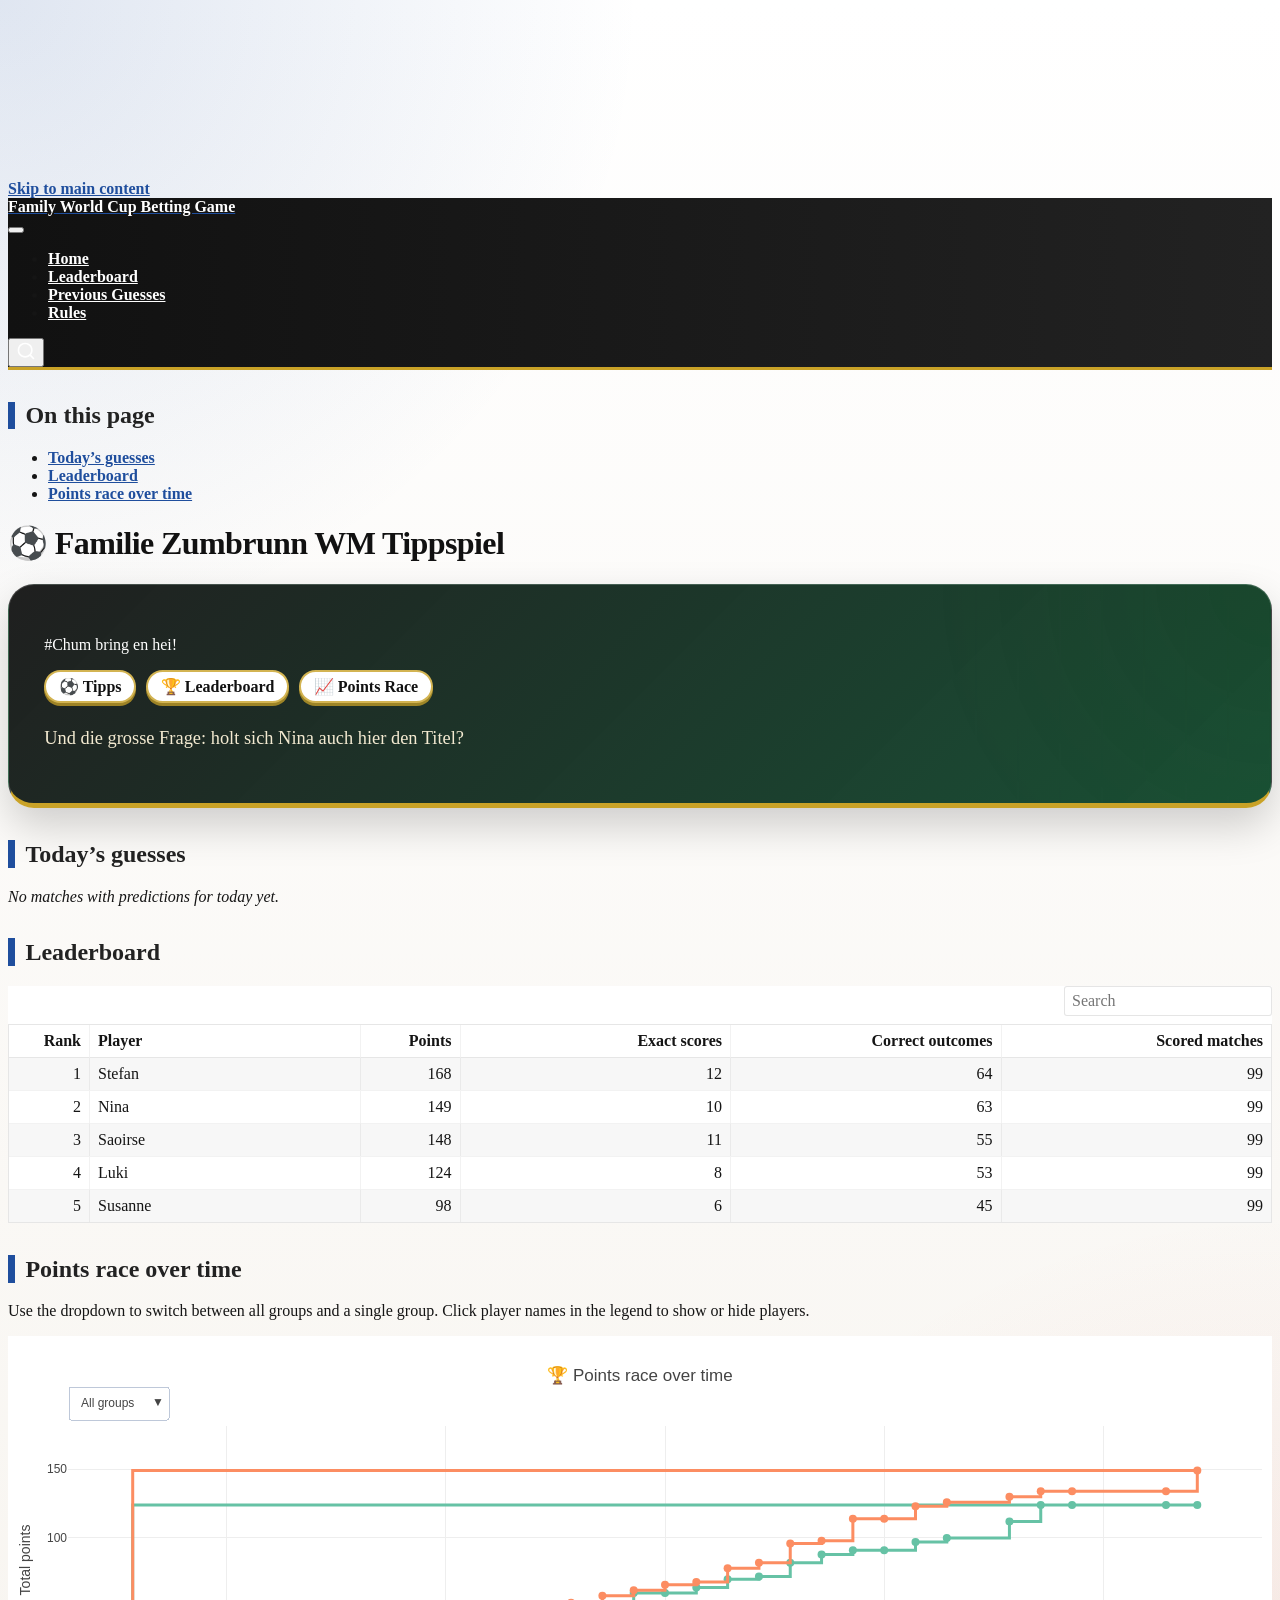
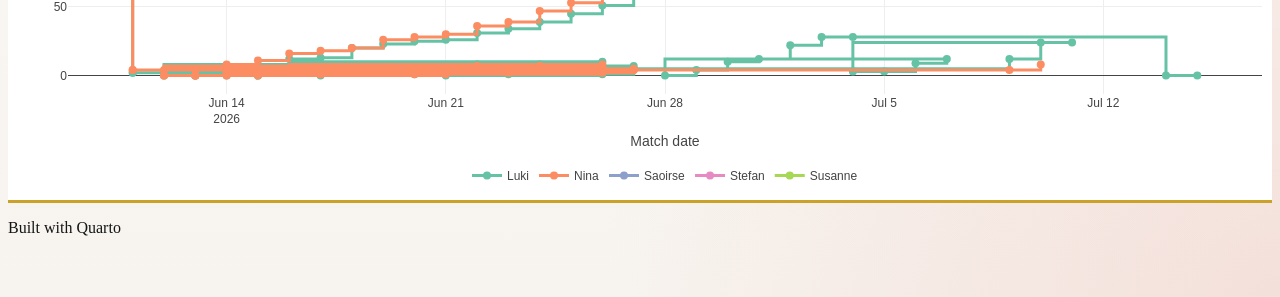
==== docs/index.html @ 7f310f4c "Render site" ====
<!DOCTYPE html>
<html xmlns="http://www.w3.org/1999/xhtml" lang="en" xml:lang="en"><head>

<meta charset="utf-8">
<meta name="generator" content="quarto-1.11.9">

<meta name="viewport" content="width=device-width, initial-scale=1.0, user-scalable=yes">


<title>Familie Zumbrunn WM Tippspiel – Family World Cup Betting Game</title>
<style>
/* Default styles provided by pandoc.
** See https://pandoc.org/MANUAL.html#variables-for-html for config info.
*/
span.smallcaps{font-variant: small-caps;}
div.columns{display: flex; gap: 1.5em;}
div.column{flex: auto;}
@media screen {
div.columns{gap: min(4vw, 1.5em);}
div.column{overflow-x: auto;}
}
div.hanging-indent{margin-left: 1.5em; text-indent: -1.5em;}
ul.task-list{list-style: none;}
ul.task-list li input[type="checkbox"] {
  width: 0.8em;
  margin: 0 0.8em 0.2em -1em; /* quarto-specific, see https://github.com/quarto-dev/quarto-cli/issues/4556 */ 
  vertical-align: middle;
}
</style>


<script src="site_libs/quarto-nav/quarto-nav.js"></script>
<script src="site_libs/quarto-nav/headroom.min.js"></script>
<script src="site_libs/clipboard/clipboard.min.js"></script>
<script src="site_libs/quarto-search/autocomplete.umd.js"></script>
<script src="site_libs/quarto-search/fuse.min.js"></script>
<script src="site_libs/quarto-search/quarto-search.js"></script>
<meta name="quarto:offset" content="./">
<script src="site_libs/quarto-html/quarto.js" type="module"></script>
<script src="site_libs/quarto-html/tabsets/tabsets.js" type="module"></script>
<script src="site_libs/quarto-html/scrollable-regions/scrollable-regions.js" type="module"></script>
<script src="site_libs/quarto-html/popper.min.js"></script>
<script src="site_libs/quarto-html/tippy.umd.min.js"></script>
<script src="site_libs/quarto-html/anchor.min.js"></script>
<link href="site_libs/quarto-html/tippy.css" rel="stylesheet">
<link href="site_libs/quarto-html/quarto-syntax-highlighting-63b5708e65d6cd79cd7618c58d0c21e7.css" rel="stylesheet" id="quarto-text-highlighting-styles">
<script src="site_libs/bootstrap/bootstrap.min.js"></script>
<link href="site_libs/bootstrap/bootstrap-icons.css" rel="stylesheet">
<link href="site_libs/bootstrap/bootstrap-f35a81a4717690815b2013502477d714.min.css" rel="stylesheet" append-hash="true" id="quarto-bootstrap" data-mode="light">
<script id="quarto-search-options" type="application/json">{
  "location": "navbar",
  "copy-button": false,
  "collapse-after": 3,
  "panel-placement": "end",
  "type": "overlay",
  "limit": 50,
  "keyboard-shortcut": [
    "f",
    "/",
    "s"
  ],
  "show-item-context": false,
  "language": {
    "search-no-results-text": "No results",
    "search-matching-documents-text": "matching documents",
    "search-copy-link-title": "Copy link to search",
    "search-hide-matches-text": "Hide additional matches",
    "search-more-match-text": "more match in this document",
    "search-more-matches-text": "more matches in this document",
    "search-clear-button-title": "Clear",
    "search-text-placeholder": "",
    "search-detached-cancel-button-title": "Cancel",
    "search-submit-button-title": "Submit",
    "search-label": "Search"
  }
}</script>
<script src="site_libs/core-js-2.5.3/shim.min.js"></script>
<script src="site_libs/react-18.2.0/react.min.js"></script>
<script src="site_libs/react-18.2.0/react-dom.min.js"></script>
<script src="site_libs/reactwidget-2.0.0/react-tools.js"></script>
<link href="site_libs/htmltools-fill-0.5.9/fill.css" rel="stylesheet">
<script src="site_libs/htmlwidgets-1.6.4/htmlwidgets.js"></script>
<link href="site_libs/reactable-0.4.5/reactable.css" rel="stylesheet">
<script src="site_libs/reactable-binding-0.4.5/reactable.js"></script>
<script src="site_libs/plotly-binding-4.12.1/plotly.js"></script>
<script src="site_libs/typedarray-0.1/typedarray.min.js"></script>
<script src="site_libs/jquery-3.5.1/jquery.min.js"></script>
<link href="site_libs/crosstalk-1.2.2/css/crosstalk.min.css" rel="stylesheet">
<script src="site_libs/crosstalk-1.2.2/js/crosstalk.min.js"></script>
<link href="site_libs/plotly-htmlwidgets-css-2.25.2/plotly-htmlwidgets.css" rel="stylesheet">
<script src="site_libs/plotly-main-2.25.2/plotly-latest.min.js"></script>


<link rel="stylesheet" href="styles.css">
</head>

<body class="nav-fixed quarto-light"><a id="quarto-skip-link" class="visually-hidden-focusable" href="#quarto-document-content">Skip to main content</a>

<div id="quarto-search-results"></div>
  <header id="quarto-header" class="headroom fixed-top">
    <nav class="navbar navbar-expand-lg " data-bs-theme="dark" aria-label="Site">
      <div class="navbar-container container-fluid">
      <div class="navbar-brand-container mx-auto">
    <a class="navbar-brand" href="./index.html">
    <span class="navbar-title">Family World Cup Betting Game</span>
    </a>
  </div>
          <button class="navbar-toggler" type="button" data-bs-toggle="collapse" data-bs-target="#navbarCollapse" aria-controls="navbarCollapse" aria-expanded="false" aria-label="Toggle navigation" onclick="if (window.quartoToggleHeadroom) { window.quartoToggleHeadroom(); }">
  <span class="navbar-toggler-icon"></span>
</button>
          <div class="collapse navbar-collapse" id="navbarCollapse">
            <ul class="navbar-nav navbar-nav-scroll me-auto">
  <li class="nav-item">
    <a class="nav-link active" href="./index.html" aria-current="page"> 
<span class="menu-text">Home</span></a>
  </li>  
  <li class="nav-item">
    <a class="nav-link" href="./leaderboard.html"> 
<span class="menu-text">Leaderboard</span></a>
  </li>  
  <li class="nav-item">
    <a class="nav-link" href="./previous-guesses.html"> 
<span class="menu-text">Previous Guesses</span></a>
  </li>  
  <li class="nav-item">
    <a class="nav-link" href="./rules.html"> 
<span class="menu-text">Rules</span></a>
  </li>  
</ul>
          </div> <!-- /navcollapse -->
            <div class="quarto-navbar-tools">
</div>
            <div id="quarto-search" class="" title="Search"></div>
      </div> <!-- /container-fluid -->
    </nav>
</header>
<!-- content -->
<div id="quarto-content" class="quarto-container page-columns page-rows-contents page-layout-full page-navbar">
<!-- sidebar -->
<!-- margin-sidebar -->
    <div id="quarto-margin-sidebar" class="sidebar margin-sidebar">
        <nav id="TOC" role="doc-toc" aria-labelledby="toc-title" class="toc-active">
    <h2 id="toc-title">On this page</h2>
   
  <ul>
  <li><a href="#todays-guesses" id="toc-todays-guesses" class="nav-link active" data-scroll-target="#todays-guesses">Today’s guesses</a></li>
  <li><a href="#leaderboard" id="toc-leaderboard" class="nav-link" data-scroll-target="#leaderboard">Leaderboard</a></li>
  <li><a href="#points-race-over-time" id="toc-points-race-over-time" class="nav-link" data-scroll-target="#points-race-over-time">Points race over time</a></li>
  </ul>
</nav>
    </div>
<!-- main -->
<main class="content column-page-left" id="quarto-document-content" tabindex="-1">

<header id="title-block-header" class="quarto-title-block default">
<div class="quarto-title">
<h1 class="title">Familie Zumbrunn WM Tippspiel</h1>
</div>



<div class="quarto-title-meta column-page-left">

    
  
    
  </div>
  


</header>


<div class="hero">
<div class="wc-hero">
<p>#Chum bring en hei!</p>
<p><a class="badge-football" href="#todays-guesses">⚽ Tipps</a> <a class="badge-football" href="#leaderboard">🏆 Leaderboard</a> <a class="badge-football" href="#points-race-over-time">📈 Points Race</a></p>
<div class="subtitle">
<p>Und die grosse Frage: holt sich Nina auch hier den Titel?</p>
</div>
</div>
</div>
<section id="todays-guesses" class="level2">
<h2 class="anchored" data-anchor-id="todays-guesses">Today’s guesses</h2>
<p><em>No matches with predictions for today yet.</em></p>
</section>
<section id="leaderboard" class="level2">
<h2 class="anchored" data-anchor-id="leaderboard">Leaderboard</h2>
<div class="cell">
<div class="cell-output-display">
<div class="reactable html-widget html-fill-item" id="htmlwidget-f447fb1be56ac9dd8097" style="width:auto;height:auto;"></div>
<script type="application/json" data-for="htmlwidget-f447fb1be56ac9dd8097">{"x":{"tag":{"name":"Reactable","attribs":{"data":{"rank":[1,2,3,4,5],"player":["Stefan","Nina","Saoirse","Luki","Susanne"],"points":[168,149,148,124,98],"exact_scores":[12,10,11,8,6],"correct_outcomes":[64,63,55,53,45],"matches_scored":[99,99,99,99,99]},"columns":[{"id":"rank","name":"Rank","type":"numeric","maxWidth":80},{"id":"player","name":"Player","type":"character"},{"id":"points","name":"Points","type":"numeric","maxWidth":100},{"id":"exact_scores","name":"Exact scores","type":"numeric"},{"id":"correct_outcomes","name":"Correct outcomes","type":"numeric"},{"id":"matches_scored","name":"Scored matches","type":"numeric"}],"searchable":true,"defaultPageSize":10,"highlight":true,"bordered":true,"striped":true,"dataKey":"ca327378df7b9b6168b45aeeb50ee3ee"},"children":[]},"class":"reactR_markup"},"evals":[],"jsHooks":[]}</script>
</div>
</div>
</section>
<section id="points-race-over-time" class="level2">
<h2 class="anchored" data-anchor-id="points-race-over-time">Points race over time</h2>
<p>Use the dropdown to switch between all groups and a single group. Click player names in the legend to show or hide players.</p>
<div class="cell">
<div class="cell-output-display">
<div class="plotly html-widget html-fill-item" id="htmlwidget-c2ccf5703a01ffc2272d" style="width:100%;height:464px;"></div>
<script type="application/json" data-for="htmlwidget-c2ccf5703a01ffc2272d">{"x":{"visdat":{"335a78f597cc":["function () ","plotlyVisDat"]},"cur_data":"335a78f597cc","attrs":{"335a78f597cc":{"x":{},"y":{},"mode":"lines+markers","line":{"shape":"hv","width":3},"marker":{"size":8},"hoverinfo":"text","text":{},"transforms":[{"type":"filter","target":{},"operation":"=","value":"All groups"}],"color":{},"split":{},"alpha_stroke":1,"sizes":[10,100],"spans":[1,20],"type":"scatter"}},"layout":{"margin":{"b":90,"l":60,"t":90,"r":10},"title":{"text":"🏆 Points race over time"},"xaxis":{"domain":[0,1],"automargin":true,"title":"Match date"},"yaxis":{"domain":[0,1],"automargin":true,"title":"Total points"},"legend":{"orientation":"h","x":0.5,"xanchor":"center","y":-0.25},"hovermode":"closest","updatemenus":[{"type":"dropdown","x":0,"y":1.1499999999999999,"xanchor":"left","yanchor":"top","buttons":[{"method":"restyle","args":["transforms[0].value","All groups"],"label":"All groups"},{"method":"restyle","args":["transforms[0].value","Group A"],"label":"Group A"},{"method":"restyle","args":["transforms[0].value","Group B"],"label":"Group B"},{"method":"restyle","args":["transforms[0].value","Group C"],"label":"Group C"},{"method":"restyle","args":["transforms[0].value","Group D"],"label":"Group D"},{"method":"restyle","args":["transforms[0].value","Group E"],"label":"Group E"},{"method":"restyle","args":["transforms[0].value","Group F"],"label":"Group F"},{"method":"restyle","args":["transforms[0].value","Group G"],"label":"Group G"},{"method":"restyle","args":["transforms[0].value","Group H"],"label":"Group H"},{"method":"restyle","args":["transforms[0].value","Group I"],"label":"Group I"},{"method":"restyle","args":["transforms[0].value","Group J"],"label":"Group J"},{"method":"restyle","args":["transforms[0].value","Group K"],"label":"Group K"},{"method":"restyle","args":["transforms[0].value","Group L"],"label":"Group L"},{"method":"restyle","args":["transforms[0].value","Group QF"],"label":"Group QF"},{"method":"restyle","args":["transforms[0].value","Group R16"],"label":"Group R16"},{"method":"restyle","args":["transforms[0].value","Group R32"],"label":"Group R32"},{"method":"restyle","args":["transforms[0].value","Group SF"],"label":"Group SF"}]}],"showlegend":true},"source":"A","config":{"modeBarButtonsToAdd":["hoverclosest","hovercompare"],"showSendToCloud":false},"data":[{"x":["2026-06-11","2026-06-12","2026-06-13","2026-06-14","2026-06-15","2026-06-16","2026-06-17","2026-06-18","2026-06-19","2026-06-20","2026-06-21","2026-06-22","2026-06-23","2026-06-24","2026-06-25","2026-06-26","2026-06-27","2026-06-28","2026-06-29","2026-06-30","2026-07-01","2026-07-02","2026-07-03","2026-07-04","2026-07-05","2026-07-06","2026-07-07","2026-07-09","2026-07-10","2026-07-11","2026-07-14","2026-07-15","2026-06-11","2026-06-18","2026-06-24","2026-06-12","2026-06-13","2026-06-18","2026-06-24","2026-06-13","2026-06-14","2026-06-19","2026-06-24","2026-06-12","2026-06-13","2026-06-19","2026-06-25","2026-06-14","2026-06-20","2026-06-25","2026-06-14","2026-06-20","2026-06-25","2026-06-15","2026-06-21","2026-06-26","2026-06-15","2026-06-21","2026-06-26","2026-06-16","2026-06-22","2026-06-26","2026-06-16","2026-06-22","2026-06-27","2026-06-17","2026-06-23","2026-06-27","2026-06-17","2026-06-23","2026-06-27","2026-07-09","2026-07-10","2026-07-11","2026-07-04","2026-07-05","2026-07-06","2026-07-07","2026-06-28","2026-06-29","2026-06-30","2026-07-01","2026-07-02","2026-07-03","2026-07-04","2026-07-14","2026-07-15"],"y":[2,3,3,5,5,12,13,20,23,25,26,31,34,39,45,51,60,60,64,70,72,82,88,91,91,97,100,112,124,124,124,124,2,7,8,0,0,2,5,0,1,2,3,1,1,3,5,1,2,4,0,1,3,0,0,1,0,1,4,4,8,10,3,4,7,1,3,5,0,1,5,12,24,24,3,3,9,12,0,4,10,12,22,28,28,0,0],"mode":"lines+markers","line":{"color":"rgba(102,194,165,1)","shape":"hv","width":3},"marker":{"color":"rgba(102,194,165,1)","size":8,"line":{"color":"rgba(102,194,165,1)"}},"hoverinfo":["text","text","text","text","text","text","text","text","text","text","text","text","text","text","text","text","text","text","text","text","text","text","text","text","text","text","text","text","text","text","text","text","text","text","text","text","text","text","text","text","text","text","text","text","text","text","text","text","text","text","text","text","text","text","text","text","text","text","text","text","text","text","text","text","text","text","text","text","text","text","text","text","text","text","text","text","text","text","text","text","text","text","text","text","text","text","text"],"text":["<b>Luki<\/b><br>Date: 2026-06-11<br>Points today: 2<br>Total: 2<extra><\/extra>","<b>Luki<\/b><br>Date: 2026-06-12<br>Points today: 1<br>Total: 3<extra><\/extra>","<b>Luki<\/b><br>Date: 2026-06-13<br>Points today: 0<br>Total: 3<extra><\/extra>","<b>Luki<\/b><br>Date: 2026-06-14<br>Points today: 2<br>Total: 5<extra><\/extra>","<b>Luki<\/b><br>Date: 2026-06-15<br>Points today: 0<br>Total: 5<extra><\/extra>","<b>Luki<\/b><br>Date: 2026-06-16<br>Points today: 7<br>Total: 12<extra><\/extra>","<b>Luki<\/b><br>Date: 2026-06-17<br>Points today: 1<br>Total: 13<extra><\/extra>","<b>Luki<\/b><br>Date: 2026-06-18<br>Points today: 7<br>Total: 20<extra><\/extra>","<b>Luki<\/b><br>Date: 2026-06-19<br>Points today: 3<br>Total: 23<extra><\/extra>","<b>Luki<\/b><br>Date: 2026-06-20<br>Points today: 2<br>Total: 25<extra><\/extra>","<b>Luki<\/b><br>Date: 2026-06-21<br>Points today: 1<br>Total: 26<extra><\/extra>","<b>Luki<\/b><br>Date: 2026-06-22<br>Points today: 5<br>Total: 31<extra><\/extra>","<b>Luki<\/b><br>Date: 2026-06-23<br>Points today: 3<br>Total: 34<extra><\/extra>","<b>Luki<\/b><br>Date: 2026-06-24<br>Points today: 5<br>Total: 39<extra><\/extra>","<b>Luki<\/b><br>Date: 2026-06-25<br>Points today: 6<br>Total: 45<extra><\/extra>","<b>Luki<\/b><br>Date: 2026-06-26<br>Points today: 6<br>Total: 51<extra><\/extra>","<b>Luki<\/b><br>Date: 2026-06-27<br>Points today: 9<br>Total: 60<extra><\/extra>","<b>Luki<\/b><br>Date: 2026-06-28<br>Points today: 0<br>Total: 60<extra><\/extra>","<b>Luki<\/b><br>Date: 2026-06-29<br>Points today: 4<br>Total: 64<extra><\/extra>","<b>Luki<\/b><br>Date: 2026-06-30<br>Points today: 6<br>Total: 70<extra><\/extra>","<b>Luki<\/b><br>Date: 2026-07-01<br>Points today: 2<br>Total: 72<extra><\/extra>","<b>Luki<\/b><br>Date: 2026-07-02<br>Points today: 10<br>Total: 82<extra><\/extra>","<b>Luki<\/b><br>Date: 2026-07-03<br>Points today: 6<br>Total: 88<extra><\/extra>","<b>Luki<\/b><br>Date: 2026-07-04<br>Points today: 3<br>Total: 91<extra><\/extra>","<b>Luki<\/b><br>Date: 2026-07-05<br>Points today: 0<br>Total: 91<extra><\/extra>","<b>Luki<\/b><br>Date: 2026-07-06<br>Points today: 6<br>Total: 97<extra><\/extra>","<b>Luki<\/b><br>Date: 2026-07-07<br>Points today: 3<br>Total: 100<extra><\/extra>","<b>Luki<\/b><br>Date: 2026-07-09<br>Points today: 12<br>Total: 112<extra><\/extra>","<b>Luki<\/b><br>Date: 2026-07-10<br>Points today: 12<br>Total: 124<extra><\/extra>","<b>Luki<\/b><br>Date: 2026-07-11<br>Points today: 0<br>Total: 124<extra><\/extra>","<b>Luki<\/b><br>Date: 2026-07-14<br>Points today: 0<br>Total: 124<extra><\/extra>","<b>Luki<\/b><br>Date: 2026-07-15<br>Points today: 0<br>Total: 124<extra><\/extra>","<b>Luki<\/b><br>Date: 2026-06-11<br>Points today: 2<br>Total: 2<extra><\/extra>","<b>Luki<\/b><br>Date: 2026-06-18<br>Points today: 5<br>Total: 7<extra><\/extra>","<b>Luki<\/b><br>Date: 2026-06-24<br>Points today: 1<br>Total: 8<extra><\/extra>","<b>Luki<\/b><br>Date: 2026-06-12<br>Points today: 0<br>Total: 0<extra><\/extra>","<b>Luki<\/b><br>Date: 2026-06-13<br>Points today: 0<br>Total: 0<extra><\/extra>","<b>Luki<\/b><br>Date: 2026-06-18<br>Points today: 2<br>Total: 2<extra><\/extra>","<b>Luki<\/b><br>Date: 2026-06-24<br>Points today: 3<br>Total: 5<extra><\/extra>","<b>Luki<\/b><br>Date: 2026-06-13<br>Points today: 0<br>Total: 0<extra><\/extra>","<b>Luki<\/b><br>Date: 2026-06-14<br>Points today: 1<br>Total: 1<extra><\/extra>","<b>Luki<\/b><br>Date: 2026-06-19<br>Points today: 1<br>Total: 2<extra><\/extra>","<b>Luki<\/b><br>Date: 2026-06-24<br>Points today: 1<br>Total: 3<extra><\/extra>","<b>Luki<\/b><br>Date: 2026-06-12<br>Points today: 1<br>Total: 1<extra><\/extra>","<b>Luki<\/b><br>Date: 2026-06-13<br>Points today: 0<br>Total: 1<extra><\/extra>","<b>Luki<\/b><br>Date: 2026-06-19<br>Points today: 2<br>Total: 3<extra><\/extra>","<b>Luki<\/b><br>Date: 2026-06-25<br>Points today: 2<br>Total: 5<extra><\/extra>","<b>Luki<\/b><br>Date: 2026-06-14<br>Points today: 1<br>Total: 1<extra><\/extra>","<b>Luki<\/b><br>Date: 2026-06-20<br>Points today: 1<br>Total: 2<extra><\/extra>","<b>Luki<\/b><br>Date: 2026-06-25<br>Points today: 2<br>Total: 4<extra><\/extra>","<b>Luki<\/b><br>Date: 2026-06-14<br>Points today: 0<br>Total: 0<extra><\/extra>","<b>Luki<\/b><br>Date: 2026-06-20<br>Points today: 1<br>Total: 1<extra><\/extra>","<b>Luki<\/b><br>Date: 2026-06-25<br>Points today: 2<br>Total: 3<extra><\/extra>","<b>Luki<\/b><br>Date: 2026-06-15<br>Points today: 0<br>Total: 0<extra><\/extra>","<b>Luki<\/b><br>Date: 2026-06-21<br>Points today: 0<br>Total: 0<extra><\/extra>","<b>Luki<\/b><br>Date: 2026-06-26<br>Points today: 1<br>Total: 1<extra><\/extra>","<b>Luki<\/b><br>Date: 2026-06-15<br>Points today: 0<br>Total: 0<extra><\/extra>","<b>Luki<\/b><br>Date: 2026-06-21<br>Points today: 1<br>Total: 1<extra><\/extra>","<b>Luki<\/b><br>Date: 2026-06-26<br>Points today: 3<br>Total: 4<extra><\/extra>","<b>Luki<\/b><br>Date: 2026-06-16<br>Points today: 4<br>Total: 4<extra><\/extra>","<b>Luki<\/b><br>Date: 2026-06-22<br>Points today: 4<br>Total: 8<extra><\/extra>","<b>Luki<\/b><br>Date: 2026-06-26<br>Points today: 2<br>Total: 10<extra><\/extra>","<b>Luki<\/b><br>Date: 2026-06-16<br>Points today: 3<br>Total: 3<extra><\/extra>","<b>Luki<\/b><br>Date: 2026-06-22<br>Points today: 1<br>Total: 4<extra><\/extra>","<b>Luki<\/b><br>Date: 2026-06-27<br>Points today: 3<br>Total: 7<extra><\/extra>","<b>Luki<\/b><br>Date: 2026-06-17<br>Points today: 1<br>Total: 1<extra><\/extra>","<b>Luki<\/b><br>Date: 2026-06-23<br>Points today: 2<br>Total: 3<extra><\/extra>","<b>Luki<\/b><br>Date: 2026-06-27<br>Points today: 2<br>Total: 5<extra><\/extra>","<b>Luki<\/b><br>Date: 2026-06-17<br>Points today: 0<br>Total: 0<extra><\/extra>","<b>Luki<\/b><br>Date: 2026-06-23<br>Points today: 1<br>Total: 1<extra><\/extra>","<b>Luki<\/b><br>Date: 2026-06-27<br>Points today: 4<br>Total: 5<extra><\/extra>","<b>Luki<\/b><br>Date: 2026-07-09<br>Points today: 12<br>Total: 12<extra><\/extra>","<b>Luki<\/b><br>Date: 2026-07-10<br>Points today: 12<br>Total: 24<extra><\/extra>","<b>Luki<\/b><br>Date: 2026-07-11<br>Points today: 0<br>Total: 24<extra><\/extra>","<b>Luki<\/b><br>Date: 2026-07-04<br>Points today: 3<br>Total: 3<extra><\/extra>","<b>Luki<\/b><br>Date: 2026-07-05<br>Points today: 0<br>Total: 3<extra><\/extra>","<b>Luki<\/b><br>Date: 2026-07-06<br>Points today: 6<br>Total: 9<extra><\/extra>","<b>Luki<\/b><br>Date: 2026-07-07<br>Points today: 3<br>Total: 12<extra><\/extra>","<b>Luki<\/b><br>Date: 2026-06-28<br>Points today: 0<br>Total: 0<extra><\/extra>","<b>Luki<\/b><br>Date: 2026-06-29<br>Points today: 4<br>Total: 4<extra><\/extra>","<b>Luki<\/b><br>Date: 2026-06-30<br>Points today: 6<br>Total: 10<extra><\/extra>","<b>Luki<\/b><br>Date: 2026-07-01<br>Points today: 2<br>Total: 12<extra><\/extra>","<b>Luki<\/b><br>Date: 2026-07-02<br>Points today: 10<br>Total: 22<extra><\/extra>","<b>Luki<\/b><br>Date: 2026-07-03<br>Points today: 6<br>Total: 28<extra><\/extra>","<b>Luki<\/b><br>Date: 2026-07-04<br>Points today: 0<br>Total: 28<extra><\/extra>","<b>Luki<\/b><br>Date: 2026-07-14<br>Points today: 0<br>Total: 0<extra><\/extra>","<b>Luki<\/b><br>Date: 2026-07-15<br>Points today: 0<br>Total: 0<extra><\/extra>"],"transforms":[{"type":"filter","target":["All groups","All groups","All groups","All groups","All groups","All groups","All groups","All groups","All groups","All groups","All groups","All groups","All groups","All groups","All groups","All groups","All groups","All groups","All groups","All groups","All groups","All groups","All groups","All groups","All groups","All groups","All groups","All groups","All groups","All groups","All groups","All groups","All groups","All groups","All groups","All groups","All groups","All groups","All groups","All groups","All groups","All groups","All groups","All groups","All groups","All groups","All groups","All groups","All groups","All groups","All groups","All groups","All groups","All groups","All groups","All groups","All groups","All groups","All groups","All groups","All groups","All groups","All groups","All groups","All groups","All groups","All groups","All groups","All groups","All groups","All groups","All groups","All groups","All groups","All groups","All groups","All groups","All groups","All groups","All groups","All groups","All groups","All groups","All groups","All groups","All groups","All groups"],"operation":"=","value":"All groups"}],"type":"scatter","name":"Luki","textfont":{"color":"rgba(102,194,165,1)"},"error_y":{"color":"rgba(102,194,165,1)"},"error_x":{"color":"rgba(102,194,165,1)"},"xaxis":"x","yaxis":"y","frame":null},{"x":["2026-06-11","2026-06-12","2026-06-13","2026-06-14","2026-06-15","2026-06-16","2026-06-17","2026-06-18","2026-06-19","2026-06-20","2026-06-21","2026-06-22","2026-06-23","2026-06-24","2026-06-25","2026-06-26","2026-06-27","2026-06-28","2026-06-29","2026-06-30","2026-07-01","2026-07-02","2026-07-03","2026-07-04","2026-07-05","2026-07-06","2026-07-07","2026-07-09","2026-07-10","2026-07-11","2026-07-14","2026-07-15","2026-06-11","2026-06-18","2026-06-24","2026-06-12","2026-06-13","2026-06-18","2026-06-24","2026-06-13","2026-06-14","2026-06-19","2026-06-24","2026-06-12","2026-06-13","2026-06-19","2026-06-25","2026-06-14","2026-06-20","2026-06-25","2026-06-14","2026-06-20","2026-06-25","2026-06-15","2026-06-21","2026-06-26","2026-06-15","2026-06-21","2026-06-26","2026-06-16","2026-06-22","2026-06-26","2026-06-16","2026-06-22","2026-06-27","2026-06-17","2026-06-23","2026-06-27","2026-06-17","2026-06-23","2026-06-27","2026-07-09","2026-07-10","2026-07-11","2026-07-04","2026-07-05","2026-07-06","2026-07-07","2026-06-28","2026-06-29","2026-06-30","2026-07-01","2026-07-02","2026-07-03","2026-07-04","2026-07-14","2026-07-15"],"y":[4,4,4,8,11,16,18,20,26,28,30,36,39,47,53,58,62,66,68,78,82,96,98,114,114,123,126,130,134,134,134,149,4,4,5,0,0,2,7,0,2,5,7,0,0,3,4,2,3,6,0,1,3,3,4,7,0,1,2,2,7,8,3,4,5,1,3,4,1,2,4,4,8,8,12,12,21,24,4,6,16,20,34,36,40,0,15],"mode":"lines+markers","line":{"color":"rgba(252,141,98,1)","shape":"hv","width":3},"marker":{"color":"rgba(252,141,98,1)","size":8,"line":{"color":"rgba(252,141,98,1)"}},"hoverinfo":["text","text","text","text","text","text","text","text","text","text","text","text","text","text","text","text","text","text","text","text","text","text","text","text","text","text","text","text","text","text","text","text","text","text","text","text","text","text","text","text","text","text","text","text","text","text","text","text","text","text","text","text","text","text","text","text","text","text","text","text","text","text","text","text","text","text","text","text","text","text","text","text","text","text","text","text","text","text","text","text","text","text","text","text","text","text","text"],"text":["<b>Nina<\/b><br>Date: 2026-06-11<br>Points today: 4<br>Total: 4<extra><\/extra>","<b>Nina<\/b><br>Date: 2026-06-12<br>Points today: 0<br>Total: 4<extra><\/extra>","<b>Nina<\/b><br>Date: 2026-06-13<br>Points today: 0<br>Total: 4<extra><\/extra>","<b>Nina<\/b><br>Date: 2026-06-14<br>Points today: 4<br>Total: 8<extra><\/extra>","<b>Nina<\/b><br>Date: 2026-06-15<br>Points today: 3<br>Total: 11<extra><\/extra>","<b>Nina<\/b><br>Date: 2026-06-16<br>Points today: 5<br>Total: 16<extra><\/extra>","<b>Nina<\/b><br>Date: 2026-06-17<br>Points today: 2<br>Total: 18<extra><\/extra>","<b>Nina<\/b><br>Date: 2026-06-18<br>Points today: 2<br>Total: 20<extra><\/extra>","<b>Nina<\/b><br>Date: 2026-06-19<br>Points today: 6<br>Total: 26<extra><\/extra>","<b>Nina<\/b><br>Date: 2026-06-20<br>Points today: 2<br>Total: 28<extra><\/extra>","<b>Nina<\/b><br>Date: 2026-06-21<br>Points today: 2<br>Total: 30<extra><\/extra>","<b>Nina<\/b><br>Date: 2026-06-22<br>Points today: 6<br>Total: 36<extra><\/extra>","<b>Nina<\/b><br>Date: 2026-06-23<br>Points today: 3<br>Total: 39<extra><\/extra>","<b>Nina<\/b><br>Date: 2026-06-24<br>Points today: 8<br>Total: 47<extra><\/extra>","<b>Nina<\/b><br>Date: 2026-06-25<br>Points today: 6<br>Total: 53<extra><\/extra>","<b>Nina<\/b><br>Date: 2026-06-26<br>Points today: 5<br>Total: 58<extra><\/extra>","<b>Nina<\/b><br>Date: 2026-06-27<br>Points today: 4<br>Total: 62<extra><\/extra>","<b>Nina<\/b><br>Date: 2026-06-28<br>Points today: 4<br>Total: 66<extra><\/extra>","<b>Nina<\/b><br>Date: 2026-06-29<br>Points today: 2<br>Total: 68<extra><\/extra>","<b>Nina<\/b><br>Date: 2026-06-30<br>Points today: 10<br>Total: 78<extra><\/extra>","<b>Nina<\/b><br>Date: 2026-07-01<br>Points today: 4<br>Total: 82<extra><\/extra>","<b>Nina<\/b><br>Date: 2026-07-02<br>Points today: 14<br>Total: 96<extra><\/extra>","<b>Nina<\/b><br>Date: 2026-07-03<br>Points today: 2<br>Total: 98<extra><\/extra>","<b>Nina<\/b><br>Date: 2026-07-04<br>Points today: 16<br>Total: 114<extra><\/extra>","<b>Nina<\/b><br>Date: 2026-07-05<br>Points today: 0<br>Total: 114<extra><\/extra>","<b>Nina<\/b><br>Date: 2026-07-06<br>Points today: 9<br>Total: 123<extra><\/extra>","<b>Nina<\/b><br>Date: 2026-07-07<br>Points today: 3<br>Total: 126<extra><\/extra>","<b>Nina<\/b><br>Date: 2026-07-09<br>Points today: 4<br>Total: 130<extra><\/extra>","<b>Nina<\/b><br>Date: 2026-07-10<br>Points today: 4<br>Total: 134<extra><\/extra>","<b>Nina<\/b><br>Date: 2026-07-11<br>Points today: 0<br>Total: 134<extra><\/extra>","<b>Nina<\/b><br>Date: 2026-07-14<br>Points today: 0<br>Total: 134<extra><\/extra>","<b>Nina<\/b><br>Date: 2026-07-15<br>Points today: 15<br>Total: 149<extra><\/extra>","<b>Nina<\/b><br>Date: 2026-06-11<br>Points today: 4<br>Total: 4<extra><\/extra>","<b>Nina<\/b><br>Date: 2026-06-18<br>Points today: 0<br>Total: 4<extra><\/extra>","<b>Nina<\/b><br>Date: 2026-06-24<br>Points today: 1<br>Total: 5<extra><\/extra>","<b>Nina<\/b><br>Date: 2026-06-12<br>Points today: 0<br>Total: 0<extra><\/extra>","<b>Nina<\/b><br>Date: 2026-06-13<br>Points today: 0<br>Total: 0<extra><\/extra>","<b>Nina<\/b><br>Date: 2026-06-18<br>Points today: 2<br>Total: 2<extra><\/extra>","<b>Nina<\/b><br>Date: 2026-06-24<br>Points today: 5<br>Total: 7<extra><\/extra>","<b>Nina<\/b><br>Date: 2026-06-13<br>Points today: 0<br>Total: 0<extra><\/extra>","<b>Nina<\/b><br>Date: 2026-06-14<br>Points today: 2<br>Total: 2<extra><\/extra>","<b>Nina<\/b><br>Date: 2026-06-19<br>Points today: 3<br>Total: 5<extra><\/extra>","<b>Nina<\/b><br>Date: 2026-06-24<br>Points today: 2<br>Total: 7<extra><\/extra>","<b>Nina<\/b><br>Date: 2026-06-12<br>Points today: 0<br>Total: 0<extra><\/extra>","<b>Nina<\/b><br>Date: 2026-06-13<br>Points today: 0<br>Total: 0<extra><\/extra>","<b>Nina<\/b><br>Date: 2026-06-19<br>Points today: 3<br>Total: 3<extra><\/extra>","<b>Nina<\/b><br>Date: 2026-06-25<br>Points today: 1<br>Total: 4<extra><\/extra>","<b>Nina<\/b><br>Date: 2026-06-14<br>Points today: 2<br>Total: 2<extra><\/extra>","<b>Nina<\/b><br>Date: 2026-06-20<br>Points today: 1<br>Total: 3<extra><\/extra>","<b>Nina<\/b><br>Date: 2026-06-25<br>Points today: 3<br>Total: 6<extra><\/extra>","<b>Nina<\/b><br>Date: 2026-06-14<br>Points today: 0<br>Total: 0<extra><\/extra>","<b>Nina<\/b><br>Date: 2026-06-20<br>Points today: 1<br>Total: 1<extra><\/extra>","<b>Nina<\/b><br>Date: 2026-06-25<br>Points today: 2<br>Total: 3<extra><\/extra>","<b>Nina<\/b><br>Date: 2026-06-15<br>Points today: 3<br>Total: 3<extra><\/extra>","<b>Nina<\/b><br>Date: 2026-06-21<br>Points today: 1<br>Total: 4<extra><\/extra>","<b>Nina<\/b><br>Date: 2026-06-26<br>Points today: 3<br>Total: 7<extra><\/extra>","<b>Nina<\/b><br>Date: 2026-06-15<br>Points today: 0<br>Total: 0<extra><\/extra>","<b>Nina<\/b><br>Date: 2026-06-21<br>Points today: 1<br>Total: 1<extra><\/extra>","<b>Nina<\/b><br>Date: 2026-06-26<br>Points today: 1<br>Total: 2<extra><\/extra>","<b>Nina<\/b><br>Date: 2026-06-16<br>Points today: 2<br>Total: 2<extra><\/extra>","<b>Nina<\/b><br>Date: 2026-06-22<br>Points today: 5<br>Total: 7<extra><\/extra>","<b>Nina<\/b><br>Date: 2026-06-26<br>Points today: 1<br>Total: 8<extra><\/extra>","<b>Nina<\/b><br>Date: 2026-06-16<br>Points today: 3<br>Total: 3<extra><\/extra>","<b>Nina<\/b><br>Date: 2026-06-22<br>Points today: 1<br>Total: 4<extra><\/extra>","<b>Nina<\/b><br>Date: 2026-06-27<br>Points today: 1<br>Total: 5<extra><\/extra>","<b>Nina<\/b><br>Date: 2026-06-17<br>Points today: 1<br>Total: 1<extra><\/extra>","<b>Nina<\/b><br>Date: 2026-06-23<br>Points today: 2<br>Total: 3<extra><\/extra>","<b>Nina<\/b><br>Date: 2026-06-27<br>Points today: 1<br>Total: 4<extra><\/extra>","<b>Nina<\/b><br>Date: 2026-06-17<br>Points today: 1<br>Total: 1<extra><\/extra>","<b>Nina<\/b><br>Date: 2026-06-23<br>Points today: 1<br>Total: 2<extra><\/extra>","<b>Nina<\/b><br>Date: 2026-06-27<br>Points today: 2<br>Total: 4<extra><\/extra>","<b>Nina<\/b><br>Date: 2026-07-09<br>Points today: 4<br>Total: 4<extra><\/extra>","<b>Nina<\/b><br>Date: 2026-07-10<br>Points today: 4<br>Total: 8<extra><\/extra>","<b>Nina<\/b><br>Date: 2026-07-11<br>Points today: 0<br>Total: 8<extra><\/extra>","<b>Nina<\/b><br>Date: 2026-07-04<br>Points today: 12<br>Total: 12<extra><\/extra>","<b>Nina<\/b><br>Date: 2026-07-05<br>Points today: 0<br>Total: 12<extra><\/extra>","<b>Nina<\/b><br>Date: 2026-07-06<br>Points today: 9<br>Total: 21<extra><\/extra>","<b>Nina<\/b><br>Date: 2026-07-07<br>Points today: 3<br>Total: 24<extra><\/extra>","<b>Nina<\/b><br>Date: 2026-06-28<br>Points today: 4<br>Total: 4<extra><\/extra>","<b>Nina<\/b><br>Date: 2026-06-29<br>Points today: 2<br>Total: 6<extra><\/extra>","<b>Nina<\/b><br>Date: 2026-06-30<br>Points today: 10<br>Total: 16<extra><\/extra>","<b>Nina<\/b><br>Date: 2026-07-01<br>Points today: 4<br>Total: 20<extra><\/extra>","<b>Nina<\/b><br>Date: 2026-07-02<br>Points today: 14<br>Total: 34<extra><\/extra>","<b>Nina<\/b><br>Date: 2026-07-03<br>Points today: 2<br>Total: 36<extra><\/extra>","<b>Nina<\/b><br>Date: 2026-07-04<br>Points today: 4<br>Total: 40<extra><\/extra>","<b>Nina<\/b><br>Date: 2026-07-14<br>Points today: 0<br>Total: 0<extra><\/extra>","<b>Nina<\/b><br>Date: 2026-07-15<br>Points today: 15<br>Total: 15<extra><\/extra>"],"transforms":[{"type":"filter","target":["All groups","All groups","All groups","All groups","All groups","All groups","All groups","All groups","All groups","All groups","All groups","All groups","All groups","All groups","All groups","All groups","All groups","All groups","All groups","All groups","All groups","All groups","All groups","All groups","All groups","All groups","All groups","All groups","All groups","All groups","All groups","All groups","All groups","All groups","All groups","All groups","All groups","All groups","All groups","All groups","All groups","All groups","All groups","All groups","All groups","All groups","All groups","All groups","All groups","All groups","All groups","All groups","All groups","All groups","All groups","All groups","All groups","All groups","All groups","All groups","All groups","All groups","All groups","All groups","All groups","All groups","All groups","All groups","All groups","All groups","All groups","All groups","All groups","Group A","Group A","Group A","Group B","Group B","Group B","Group B","Group C","Group C","Group C","Group C","Group D","Group D","Group D"],"operation":"=","value":"All groups"}],"type":"scatter","name":"Nina","textfont":{"color":"rgba(252,141,98,1)"},"error_y":{"color":"rgba(252,141,98,1)"},"error_x":{"color":"rgba(252,141,98,1)"},"xaxis":"x","yaxis":"y","frame":null},{"x":["2026-06-11","2026-06-12","2026-06-13","2026-06-14","2026-06-15","2026-06-16","2026-06-17","2026-06-18","2026-06-19","2026-06-20","2026-06-21","2026-06-22","2026-06-23","2026-06-24","2026-06-25","2026-06-26","2026-06-27","2026-06-28","2026-06-29","2026-06-30","2026-07-01","2026-07-02","2026-07-03","2026-07-04","2026-07-05","2026-07-06","2026-07-07","2026-07-09","2026-07-10","2026-07-11","2026-07-14","2026-07-15","2026-06-11","2026-06-18","2026-06-24","2026-06-12","2026-06-13","2026-06-18","2026-06-24","2026-06-13","2026-06-14","2026-06-19","2026-06-24","2026-06-12","2026-06-13","2026-06-19","2026-06-25","2026-06-14","2026-06-20","2026-06-25","2026-06-14","2026-06-20","2026-06-25","2026-06-15","2026-06-21","2026-06-26","2026-06-15","2026-06-21","2026-06-26","2026-06-16","2026-06-22","2026-06-26","2026-06-16","2026-06-22","2026-06-27","2026-06-17","2026-06-23","2026-06-27","2026-06-17","2026-06-23","2026-06-27","2026-07-09","2026-07-10","2026-07-11","2026-07-04","2026-07-05","2026-07-06","2026-07-07","2026-06-28","2026-06-29","2026-06-30","2026-07-01","2026-07-02","2026-07-03","2026-07-04","2026-07-14","2026-07-15"],"y":[6,7,7,9,9,17,21,23,26,28,31,35,39,49,51,55,59,61,63,69,73,81,83,93,93,96,105,113,121,133,133,148,6,7,11,0,0,1,4,0,1,4,7,1,1,1,2,1,2,3,0,1,1,0,2,3,0,1,2,4,7,9,4,5,6,0,3,3,4,5,8,8,16,28,6,6,9,18,2,4,10,14,22,24,28,0,15],"mode":"lines+markers","line":{"color":"rgba(141,160,203,1)","shape":"hv","width":3},"marker":{"color":"rgba(141,160,203,1)","size":8,"line":{"color":"rgba(141,160,203,1)"}},"hoverinfo":["text","text","text","text","text","text","text","text","text","text","text","text","text","text","text","text","text","text","text","text","text","text","text","text","text","text","text","text","text","text","text","text","text","text","text","text","text","text","text","text","text","text","text","text","text","text","text","text","text","text","text","text","text","text","text","text","text","text","text","text","text","text","text","text","text","text","text","text","text","text","text","text","text","text","text","text","text","text","text","text","text","text","text","text","text","text","text"],"text":["<b>Saoirse<\/b><br>Date: 2026-06-11<br>Points today: 6<br>Total: 6<extra><\/extra>","<b>Saoirse<\/b><br>Date: 2026-06-12<br>Points today: 1<br>Total: 7<extra><\/extra>","<b>Saoirse<\/b><br>Date: 2026-06-13<br>Points today: 0<br>Total: 7<extra><\/extra>","<b>Saoirse<\/b><br>Date: 2026-06-14<br>Points today: 2<br>Total: 9<extra><\/extra>","<b>Saoirse<\/b><br>Date: 2026-06-15<br>Points today: 0<br>Total: 9<extra><\/extra>","<b>Saoirse<\/b><br>Date: 2026-06-16<br>Points today: 8<br>Total: 17<extra><\/extra>","<b>Saoirse<\/b><br>Date: 2026-06-17<br>Points today: 4<br>Total: 21<extra><\/extra>","<b>Saoirse<\/b><br>Date: 2026-06-18<br>Points today: 2<br>Total: 23<extra><\/extra>","<b>Saoirse<\/b><br>Date: 2026-06-19<br>Points today: 3<br>Total: 26<extra><\/extra>","<b>Saoirse<\/b><br>Date: 2026-06-20<br>Points today: 2<br>Total: 28<extra><\/extra>","<b>Saoirse<\/b><br>Date: 2026-06-21<br>Points today: 3<br>Total: 31<extra><\/extra>","<b>Saoirse<\/b><br>Date: 2026-06-22<br>Points today: 4<br>Total: 35<extra><\/extra>","<b>Saoirse<\/b><br>Date: 2026-06-23<br>Points today: 4<br>Total: 39<extra><\/extra>","<b>Saoirse<\/b><br>Date: 2026-06-24<br>Points today: 10<br>Total: 49<extra><\/extra>","<b>Saoirse<\/b><br>Date: 2026-06-25<br>Points today: 2<br>Total: 51<extra><\/extra>","<b>Saoirse<\/b><br>Date: 2026-06-26<br>Points today: 4<br>Total: 55<extra><\/extra>","<b>Saoirse<\/b><br>Date: 2026-06-27<br>Points today: 4<br>Total: 59<extra><\/extra>","<b>Saoirse<\/b><br>Date: 2026-06-28<br>Points today: 2<br>Total: 61<extra><\/extra>","<b>Saoirse<\/b><br>Date: 2026-06-29<br>Points today: 2<br>Total: 63<extra><\/extra>","<b>Saoirse<\/b><br>Date: 2026-06-30<br>Points today: 6<br>Total: 69<extra><\/extra>","<b>Saoirse<\/b><br>Date: 2026-07-01<br>Points today: 4<br>Total: 73<extra><\/extra>","<b>Saoirse<\/b><br>Date: 2026-07-02<br>Points today: 8<br>Total: 81<extra><\/extra>","<b>Saoirse<\/b><br>Date: 2026-07-03<br>Points today: 2<br>Total: 83<extra><\/extra>","<b>Saoirse<\/b><br>Date: 2026-07-04<br>Points today: 10<br>Total: 93<extra><\/extra>","<b>Saoirse<\/b><br>Date: 2026-07-05<br>Points today: 0<br>Total: 93<extra><\/extra>","<b>Saoirse<\/b><br>Date: 2026-07-06<br>Points today: 3<br>Total: 96<extra><\/extra>","<b>Saoirse<\/b><br>Date: 2026-07-07<br>Points today: 9<br>Total: 105<extra><\/extra>","<b>Saoirse<\/b><br>Date: 2026-07-09<br>Points today: 8<br>Total: 113<extra><\/extra>","<b>Saoirse<\/b><br>Date: 2026-07-10<br>Points today: 8<br>Total: 121<extra><\/extra>","<b>Saoirse<\/b><br>Date: 2026-07-11<br>Points today: 12<br>Total: 133<extra><\/extra>","<b>Saoirse<\/b><br>Date: 2026-07-14<br>Points today: 0<br>Total: 133<extra><\/extra>","<b>Saoirse<\/b><br>Date: 2026-07-15<br>Points today: 15<br>Total: 148<extra><\/extra>","<b>Saoirse<\/b><br>Date: 2026-06-11<br>Points today: 6<br>Total: 6<extra><\/extra>","<b>Saoirse<\/b><br>Date: 2026-06-18<br>Points today: 1<br>Total: 7<extra><\/extra>","<b>Saoirse<\/b><br>Date: 2026-06-24<br>Points today: 4<br>Total: 11<extra><\/extra>","<b>Saoirse<\/b><br>Date: 2026-06-12<br>Points today: 0<br>Total: 0<extra><\/extra>","<b>Saoirse<\/b><br>Date: 2026-06-13<br>Points today: 0<br>Total: 0<extra><\/extra>","<b>Saoirse<\/b><br>Date: 2026-06-18<br>Points today: 1<br>Total: 1<extra><\/extra>","<b>Saoirse<\/b><br>Date: 2026-06-24<br>Points today: 3<br>Total: 4<extra><\/extra>","<b>Saoirse<\/b><br>Date: 2026-06-13<br>Points today: 0<br>Total: 0<extra><\/extra>","<b>Saoirse<\/b><br>Date: 2026-06-14<br>Points today: 1<br>Total: 1<extra><\/extra>","<b>Saoirse<\/b><br>Date: 2026-06-19<br>Points today: 3<br>Total: 4<extra><\/extra>","<b>Saoirse<\/b><br>Date: 2026-06-24<br>Points today: 3<br>Total: 7<extra><\/extra>","<b>Saoirse<\/b><br>Date: 2026-06-12<br>Points today: 1<br>Total: 1<extra><\/extra>","<b>Saoirse<\/b><br>Date: 2026-06-13<br>Points today: 0<br>Total: 1<extra><\/extra>","<b>Saoirse<\/b><br>Date: 2026-06-19<br>Points today: 0<br>Total: 1<extra><\/extra>","<b>Saoirse<\/b><br>Date: 2026-06-25<br>Points today: 1<br>Total: 2<extra><\/extra>","<b>Saoirse<\/b><br>Date: 2026-06-14<br>Points today: 1<br>Total: 1<extra><\/extra>","<b>Saoirse<\/b><br>Date: 2026-06-20<br>Points today: 1<br>Total: 2<extra><\/extra>","<b>Saoirse<\/b><br>Date: 2026-06-25<br>Points today: 1<br>Total: 3<extra><\/extra>","<b>Saoirse<\/b><br>Date: 2026-06-14<br>Points today: 0<br>Total: 0<extra><\/extra>","<b>Saoirse<\/b><br>Date: 2026-06-20<br>Points today: 1<br>Total: 1<extra><\/extra>","<b>Saoirse<\/b><br>Date: 2026-06-25<br>Points today: 0<br>Total: 1<extra><\/extra>","<b>Saoirse<\/b><br>Date: 2026-06-15<br>Points today: 0<br>Total: 0<extra><\/extra>","<b>Saoirse<\/b><br>Date: 2026-06-21<br>Points today: 2<br>Total: 2<extra><\/extra>","<b>Saoirse<\/b><br>Date: 2026-06-26<br>Points today: 1<br>Total: 3<extra><\/extra>","<b>Saoirse<\/b><br>Date: 2026-06-15<br>Points today: 0<br>Total: 0<extra><\/extra>","<b>Saoirse<\/b><br>Date: 2026-06-21<br>Points today: 1<br>Total: 1<extra><\/extra>","<b>Saoirse<\/b><br>Date: 2026-06-26<br>Points today: 1<br>Total: 2<extra><\/extra>","<b>Saoirse<\/b><br>Date: 2026-06-16<br>Points today: 4<br>Total: 4<extra><\/extra>","<b>Saoirse<\/b><br>Date: 2026-06-22<br>Points today: 3<br>Total: 7<extra><\/extra>","<b>Saoirse<\/b><br>Date: 2026-06-26<br>Points today: 2<br>Total: 9<extra><\/extra>","<b>Saoirse<\/b><br>Date: 2026-06-16<br>Points today: 4<br>Total: 4<extra><\/extra>","<b>Saoirse<\/b><br>Date: 2026-06-22<br>Points today: 1<br>Total: 5<extra><\/extra>","<b>Saoirse<\/b><br>Date: 2026-06-27<br>Points today: 1<br>Total: 6<extra><\/extra>","<b>Saoirse<\/b><br>Date: 2026-06-17<br>Points today: 0<br>Total: 0<extra><\/extra>","<b>Saoirse<\/b><br>Date: 2026-06-23<br>Points today: 3<br>Total: 3<extra><\/extra>","<b>Saoirse<\/b><br>Date: 2026-06-27<br>Points today: 0<br>Total: 3<extra><\/extra>","<b>Saoirse<\/b><br>Date: 2026-06-17<br>Points today: 4<br>Total: 4<extra><\/extra>","<b>Saoirse<\/b><br>Date: 2026-06-23<br>Points today: 1<br>Total: 5<extra><\/extra>","<b>Saoirse<\/b><br>Date: 2026-06-27<br>Points today: 3<br>Total: 8<extra><\/extra>","<b>Saoirse<\/b><br>Date: 2026-07-09<br>Points today: 8<br>Total: 8<extra><\/extra>","<b>Saoirse<\/b><br>Date: 2026-07-10<br>Points today: 8<br>Total: 16<extra><\/extra>","<b>Saoirse<\/b><br>Date: 2026-07-11<br>Points today: 12<br>Total: 28<extra><\/extra>","<b>Saoirse<\/b><br>Date: 2026-07-04<br>Points today: 6<br>Total: 6<extra><\/extra>","<b>Saoirse<\/b><br>Date: 2026-07-05<br>Points today: 0<br>Total: 6<extra><\/extra>","<b>Saoirse<\/b><br>Date: 2026-07-06<br>Points today: 3<br>Total: 9<extra><\/extra>","<b>Saoirse<\/b><br>Date: 2026-07-07<br>Points today: 9<br>Total: 18<extra><\/extra>","<b>Saoirse<\/b><br>Date: 2026-06-28<br>Points today: 2<br>Total: 2<extra><\/extra>","<b>Saoirse<\/b><br>Date: 2026-06-29<br>Points today: 2<br>Total: 4<extra><\/extra>","<b>Saoirse<\/b><br>Date: 2026-06-30<br>Points today: 6<br>Total: 10<extra><\/extra>","<b>Saoirse<\/b><br>Date: 2026-07-01<br>Points today: 4<br>Total: 14<extra><\/extra>","<b>Saoirse<\/b><br>Date: 2026-07-02<br>Points today: 8<br>Total: 22<extra><\/extra>","<b>Saoirse<\/b><br>Date: 2026-07-03<br>Points today: 2<br>Total: 24<extra><\/extra>","<b>Saoirse<\/b><br>Date: 2026-07-04<br>Points today: 4<br>Total: 28<extra><\/extra>","<b>Saoirse<\/b><br>Date: 2026-07-14<br>Points today: 0<br>Total: 0<extra><\/extra>","<b>Saoirse<\/b><br>Date: 2026-07-15<br>Points today: 15<br>Total: 15<extra><\/extra>"],"transforms":[{"type":"filter","target":["Group D","Group E","Group E","Group E","Group F","Group F","Group F","Group G","Group G","Group G","Group H","Group H","Group H","Group I","Group I","Group I","Group J","Group J","Group J","Group K","Group K","Group K","Group L","Group L","Group L","Group QF","Group QF","Group QF","Group R16","Group R16","Group R16","Group R16","Group R32","Group R32","Group R32","Group R32","Group R32","Group R32","Group R32","Group SF","Group SF","Group A","Group A","Group A","Group B","Group B","Group B","Group B","Group C","Group C","Group C","Group C","Group D","Group D","Group D","Group D","Group E","Group E","Group E","Group F","Group F","Group F","Group G","Group G","Group G","Group H","Group H","Group H","Group I","Group I","Group I","Group J","Group J","Group J","Group K","Group K","Group K","Group L","Group L","Group L","Group QF","Group QF","Group QF","Group R16","Group R16","Group R16","Group R16"],"operation":"=","value":"All groups"}],"type":"scatter","name":"Saoirse","textfont":{"color":"rgba(141,160,203,1)"},"error_y":{"color":"rgba(141,160,203,1)"},"error_x":{"color":"rgba(141,160,203,1)"},"xaxis":"x","yaxis":"y","frame":null},{"x":["2026-06-11","2026-06-12","2026-06-13","2026-06-14","2026-06-15","2026-06-16","2026-06-17","2026-06-18","2026-06-19","2026-06-20","2026-06-21","2026-06-22","2026-06-23","2026-06-24","2026-06-25","2026-06-26","2026-06-27","2026-06-28","2026-06-29","2026-06-30","2026-07-01","2026-07-02","2026-07-03","2026-07-04","2026-07-05","2026-07-06","2026-07-07","2026-07-09","2026-07-10","2026-07-11","2026-07-14","2026-07-15","2026-06-11","2026-06-18","2026-06-24","2026-06-12","2026-06-13","2026-06-18","2026-06-24","2026-06-13","2026-06-14","2026-06-19","2026-06-24","2026-06-12","2026-06-13","2026-06-19","2026-06-25","2026-06-14","2026-06-20","2026-06-25","2026-06-14","2026-06-20","2026-06-25","2026-06-15","2026-06-21","2026-06-26","2026-06-15","2026-06-21","2026-06-26","2026-06-16","2026-06-22","2026-06-26","2026-06-16","2026-06-22","2026-06-27","2026-06-17","2026-06-23","2026-06-27","2026-06-17","2026-06-23","2026-06-27","2026-07-09","2026-07-10","2026-07-11","2026-07-04","2026-07-05","2026-07-06","2026-07-07","2026-06-28","2026-06-29","2026-06-30","2026-07-01","2026-07-02","2026-07-03","2026-07-04","2026-07-14","2026-07-15"],"y":[3,4,4,6,8,15,21,25,31,33,35,44,47,56,61,66,73,77,79,89,93,97,99,109,115,121,133,137,149,153,153,168,3,5,6,0,0,2,7,0,1,6,9,1,1,2,4,1,2,5,0,1,1,2,3,4,0,1,4,5,10,11,2,6,9,2,4,4,4,5,9,4,16,20,6,12,18,30,4,6,16,20,24,26,30,0,15],"mode":"lines+markers","line":{"color":"rgba(231,138,195,1)","shape":"hv","width":3},"marker":{"color":"rgba(231,138,195,1)","size":8,"line":{"color":"rgba(231,138,195,1)"}},"hoverinfo":["text","text","text","text","text","text","text","text","text","text","text","text","text","text","text","text","text","text","text","text","text","text","text","text","text","text","text","text","text","text","text","text","text","text","text","text","text","text","text","text","text","text","text","text","text","text","text","text","text","text","text","text","text","text","text","text","text","text","text","text","text","text","text","text","text","text","text","text","text","text","text","text","text","text","text","text","text","text","text","text","text","text","text","text","text","text","text"],"text":["<b>Stefan<\/b><br>Date: 2026-06-11<br>Points today: 3<br>Total: 3<extra><\/extra>","<b>Stefan<\/b><br>Date: 2026-06-12<br>Points today: 1<br>Total: 4<extra><\/extra>","<b>Stefan<\/b><br>Date: 2026-06-13<br>Points today: 0<br>Total: 4<extra><\/extra>","<b>Stefan<\/b><br>Date: 2026-06-14<br>Points today: 2<br>Total: 6<extra><\/extra>","<b>Stefan<\/b><br>Date: 2026-06-15<br>Points today: 2<br>Total: 8<extra><\/extra>","<b>Stefan<\/b><br>Date: 2026-06-16<br>Points today: 7<br>Total: 15<extra><\/extra>","<b>Stefan<\/b><br>Date: 2026-06-17<br>Points today: 6<br>Total: 21<extra><\/extra>","<b>Stefan<\/b><br>Date: 2026-06-18<br>Points today: 4<br>Total: 25<extra><\/extra>","<b>Stefan<\/b><br>Date: 2026-06-19<br>Points today: 6<br>Total: 31<extra><\/extra>","<b>Stefan<\/b><br>Date: 2026-06-20<br>Points today: 2<br>Total: 33<extra><\/extra>","<b>Stefan<\/b><br>Date: 2026-06-21<br>Points today: 2<br>Total: 35<extra><\/extra>","<b>Stefan<\/b><br>Date: 2026-06-22<br>Points today: 9<br>Total: 44<extra><\/extra>","<b>Stefan<\/b><br>Date: 2026-06-23<br>Points today: 3<br>Total: 47<extra><\/extra>","<b>Stefan<\/b><br>Date: 2026-06-24<br>Points today: 9<br>Total: 56<extra><\/extra>","<b>Stefan<\/b><br>Date: 2026-06-25<br>Points today: 5<br>Total: 61<extra><\/extra>","<b>Stefan<\/b><br>Date: 2026-06-26<br>Points today: 5<br>Total: 66<extra><\/extra>","<b>Stefan<\/b><br>Date: 2026-06-27<br>Points today: 7<br>Total: 73<extra><\/extra>","<b>Stefan<\/b><br>Date: 2026-06-28<br>Points today: 4<br>Total: 77<extra><\/extra>","<b>Stefan<\/b><br>Date: 2026-06-29<br>Points today: 2<br>Total: 79<extra><\/extra>","<b>Stefan<\/b><br>Date: 2026-06-30<br>Points today: 10<br>Total: 89<extra><\/extra>","<b>Stefan<\/b><br>Date: 2026-07-01<br>Points today: 4<br>Total: 93<extra><\/extra>","<b>Stefan<\/b><br>Date: 2026-07-02<br>Points today: 4<br>Total: 97<extra><\/extra>","<b>Stefan<\/b><br>Date: 2026-07-03<br>Points today: 2<br>Total: 99<extra><\/extra>","<b>Stefan<\/b><br>Date: 2026-07-04<br>Points today: 10<br>Total: 109<extra><\/extra>","<b>Stefan<\/b><br>Date: 2026-07-05<br>Points today: 6<br>Total: 115<extra><\/extra>","<b>Stefan<\/b><br>Date: 2026-07-06<br>Points today: 6<br>Total: 121<extra><\/extra>","<b>Stefan<\/b><br>Date: 2026-07-07<br>Points today: 12<br>Total: 133<extra><\/extra>","<b>Stefan<\/b><br>Date: 2026-07-09<br>Points today: 4<br>Total: 137<extra><\/extra>","<b>Stefan<\/b><br>Date: 2026-07-10<br>Points today: 12<br>Total: 149<extra><\/extra>","<b>Stefan<\/b><br>Date: 2026-07-11<br>Points today: 4<br>Total: 153<extra><\/extra>","<b>Stefan<\/b><br>Date: 2026-07-14<br>Points today: 0<br>Total: 153<extra><\/extra>","<b>Stefan<\/b><br>Date: 2026-07-15<br>Points today: 15<br>Total: 168<extra><\/extra>","<b>Stefan<\/b><br>Date: 2026-06-11<br>Points today: 3<br>Total: 3<extra><\/extra>","<b>Stefan<\/b><br>Date: 2026-06-18<br>Points today: 2<br>Total: 5<extra><\/extra>","<b>Stefan<\/b><br>Date: 2026-06-24<br>Points today: 1<br>Total: 6<extra><\/extra>","<b>Stefan<\/b><br>Date: 2026-06-12<br>Points today: 0<br>Total: 0<extra><\/extra>","<b>Stefan<\/b><br>Date: 2026-06-13<br>Points today: 0<br>Total: 0<extra><\/extra>","<b>Stefan<\/b><br>Date: 2026-06-18<br>Points today: 2<br>Total: 2<extra><\/extra>","<b>Stefan<\/b><br>Date: 2026-06-24<br>Points today: 5<br>Total: 7<extra><\/extra>","<b>Stefan<\/b><br>Date: 2026-06-13<br>Points today: 0<br>Total: 0<extra><\/extra>","<b>Stefan<\/b><br>Date: 2026-06-14<br>Points today: 1<br>Total: 1<extra><\/extra>","<b>Stefan<\/b><br>Date: 2026-06-19<br>Points today: 5<br>Total: 6<extra><\/extra>","<b>Stefan<\/b><br>Date: 2026-06-24<br>Points today: 3<br>Total: 9<extra><\/extra>","<b>Stefan<\/b><br>Date: 2026-06-12<br>Points today: 1<br>Total: 1<extra><\/extra>","<b>Stefan<\/b><br>Date: 2026-06-13<br>Points today: 0<br>Total: 1<extra><\/extra>","<b>Stefan<\/b><br>Date: 2026-06-19<br>Points today: 1<br>Total: 2<extra><\/extra>","<b>Stefan<\/b><br>Date: 2026-06-25<br>Points today: 2<br>Total: 4<extra><\/extra>","<b>Stefan<\/b><br>Date: 2026-06-14<br>Points today: 1<br>Total: 1<extra><\/extra>","<b>Stefan<\/b><br>Date: 2026-06-20<br>Points today: 1<br>Total: 2<extra><\/extra>","<b>Stefan<\/b><br>Date: 2026-06-25<br>Points today: 3<br>Total: 5<extra><\/extra>","<b>Stefan<\/b><br>Date: 2026-06-14<br>Points today: 0<br>Total: 0<extra><\/extra>","<b>Stefan<\/b><br>Date: 2026-06-20<br>Points today: 1<br>Total: 1<extra><\/extra>","<b>Stefan<\/b><br>Date: 2026-06-25<br>Points today: 0<br>Total: 1<extra><\/extra>","<b>Stefan<\/b><br>Date: 2026-06-15<br>Points today: 2<br>Total: 2<extra><\/extra>","<b>Stefan<\/b><br>Date: 2026-06-21<br>Points today: 1<br>Total: 3<extra><\/extra>","<b>Stefan<\/b><br>Date: 2026-06-26<br>Points today: 1<br>Total: 4<extra><\/extra>","<b>Stefan<\/b><br>Date: 2026-06-15<br>Points today: 0<br>Total: 0<extra><\/extra>","<b>Stefan<\/b><br>Date: 2026-06-21<br>Points today: 1<br>Total: 1<extra><\/extra>","<b>Stefan<\/b><br>Date: 2026-06-26<br>Points today: 3<br>Total: 4<extra><\/extra>","<b>Stefan<\/b><br>Date: 2026-06-16<br>Points today: 5<br>Total: 5<extra><\/extra>","<b>Stefan<\/b><br>Date: 2026-06-22<br>Points today: 5<br>Total: 10<extra><\/extra>","<b>Stefan<\/b><br>Date: 2026-06-26<br>Points today: 1<br>Total: 11<extra><\/extra>","<b>Stefan<\/b><br>Date: 2026-06-16<br>Points today: 2<br>Total: 2<extra><\/extra>","<b>Stefan<\/b><br>Date: 2026-06-22<br>Points today: 4<br>Total: 6<extra><\/extra>","<b>Stefan<\/b><br>Date: 2026-06-27<br>Points today: 3<br>Total: 9<extra><\/extra>","<b>Stefan<\/b><br>Date: 2026-06-17<br>Points today: 2<br>Total: 2<extra><\/extra>","<b>Stefan<\/b><br>Date: 2026-06-23<br>Points today: 2<br>Total: 4<extra><\/extra>","<b>Stefan<\/b><br>Date: 2026-06-27<br>Points today: 0<br>Total: 4<extra><\/extra>","<b>Stefan<\/b><br>Date: 2026-06-17<br>Points today: 4<br>Total: 4<extra><\/extra>","<b>Stefan<\/b><br>Date: 2026-06-23<br>Points today: 1<br>Total: 5<extra><\/extra>","<b>Stefan<\/b><br>Date: 2026-06-27<br>Points today: 4<br>Total: 9<extra><\/extra>","<b>Stefan<\/b><br>Date: 2026-07-09<br>Points today: 4<br>Total: 4<extra><\/extra>","<b>Stefan<\/b><br>Date: 2026-07-10<br>Points today: 12<br>Total: 16<extra><\/extra>","<b>Stefan<\/b><br>Date: 2026-07-11<br>Points today: 4<br>Total: 20<extra><\/extra>","<b>Stefan<\/b><br>Date: 2026-07-04<br>Points today: 6<br>Total: 6<extra><\/extra>","<b>Stefan<\/b><br>Date: 2026-07-05<br>Points today: 6<br>Total: 12<extra><\/extra>","<b>Stefan<\/b><br>Date: 2026-07-06<br>Points today: 6<br>Total: 18<extra><\/extra>","<b>Stefan<\/b><br>Date: 2026-07-07<br>Points today: 12<br>Total: 30<extra><\/extra>","<b>Stefan<\/b><br>Date: 2026-06-28<br>Points today: 4<br>Total: 4<extra><\/extra>","<b>Stefan<\/b><br>Date: 2026-06-29<br>Points today: 2<br>Total: 6<extra><\/extra>","<b>Stefan<\/b><br>Date: 2026-06-30<br>Points today: 10<br>Total: 16<extra><\/extra>","<b>Stefan<\/b><br>Date: 2026-07-01<br>Points today: 4<br>Total: 20<extra><\/extra>","<b>Stefan<\/b><br>Date: 2026-07-02<br>Points today: 4<br>Total: 24<extra><\/extra>","<b>Stefan<\/b><br>Date: 2026-07-03<br>Points today: 2<br>Total: 26<extra><\/extra>","<b>Stefan<\/b><br>Date: 2026-07-04<br>Points today: 4<br>Total: 30<extra><\/extra>","<b>Stefan<\/b><br>Date: 2026-07-14<br>Points today: 0<br>Total: 0<extra><\/extra>","<b>Stefan<\/b><br>Date: 2026-07-15<br>Points today: 15<br>Total: 15<extra><\/extra>"],"transforms":[{"type":"filter","target":["Group R32","Group R32","Group R32","Group R32","Group R32","Group R32","Group R32","Group SF","Group SF","Group A","Group A","Group A","Group B","Group B","Group B","Group B","Group C","Group C","Group C","Group C","Group D","Group D","Group D","Group D","Group E","Group E","Group E","Group F","Group F","Group F","Group G","Group G","Group G","Group H","Group H","Group H","Group I","Group I","Group I","Group J","Group J","Group J","Group K","Group K","Group K","Group L","Group L","Group L","Group QF","Group QF","Group QF","Group R16","Group R16","Group R16","Group R16","Group R32","Group R32","Group R32","Group R32","Group R32","Group R32","Group R32","Group SF","Group SF","Group A","Group A","Group A","Group B","Group B","Group B","Group B","Group C","Group C","Group C","Group C","Group D","Group D","Group D","Group D","Group E","Group E","Group E","Group F","Group F","Group F","Group G","Group G"],"operation":"=","value":"All groups"}],"type":"scatter","name":"Stefan","textfont":{"color":"rgba(231,138,195,1)"},"error_y":{"color":"rgba(231,138,195,1)"},"error_x":{"color":"rgba(231,138,195,1)"},"xaxis":"x","yaxis":"y","frame":null},{"x":["2026-06-11","2026-06-12","2026-06-13","2026-06-14","2026-06-15","2026-06-16","2026-06-17","2026-06-18","2026-06-19","2026-06-20","2026-06-21","2026-06-22","2026-06-23","2026-06-24","2026-06-25","2026-06-26","2026-06-27","2026-06-28","2026-06-29","2026-06-30","2026-07-01","2026-07-02","2026-07-03","2026-07-04","2026-07-05","2026-07-06","2026-07-07","2026-07-09","2026-07-10","2026-07-11","2026-07-14","2026-07-15","2026-06-11","2026-06-18","2026-06-24","2026-06-12","2026-06-13","2026-06-18","2026-06-24","2026-06-13","2026-06-14","2026-06-19","2026-06-24","2026-06-12","2026-06-13","2026-06-19","2026-06-25","2026-06-14","2026-06-20","2026-06-25","2026-06-14","2026-06-20","2026-06-25","2026-06-15","2026-06-21","2026-06-26","2026-06-15","2026-06-21","2026-06-26","2026-06-16","2026-06-22","2026-06-26","2026-06-16","2026-06-22","2026-06-27","2026-06-17","2026-06-23","2026-06-27","2026-06-17","2026-06-23","2026-06-27","2026-07-09","2026-07-10","2026-07-11","2026-07-04","2026-07-05","2026-07-06","2026-07-07","2026-06-28","2026-06-29","2026-06-30","2026-07-01","2026-07-02","2026-07-03","2026-07-04","2026-07-14","2026-07-15"],"y":[1,1,1,5,7,12,14,15,18,20,22,27,29,38,39,43,47,47,51,61,67,73,75,81,81,81,90,94,98,98,98,98,1,1,3,0,0,1,5,0,3,6,9,0,0,0,0,1,3,4,0,0,0,2,3,3,0,1,4,2,3,4,3,7,8,1,2,2,1,2,5,4,8,8,6,6,6,15,0,4,14,20,26,28,28,0,0],"mode":"lines+markers","line":{"color":"rgba(166,216,84,1)","shape":"hv","width":3},"marker":{"color":"rgba(166,216,84,1)","size":8,"line":{"color":"rgba(166,216,84,1)"}},"hoverinfo":["text","text","text","text","text","text","text","text","text","text","text","text","text","text","text","text","text","text","text","text","text","text","text","text","text","text","text","text","text","text","text","text","text","text","text","text","text","text","text","text","text","text","text","text","text","text","text","text","text","text","text","text","text","text","text","text","text","text","text","text","text","text","text","text","text","text","text","text","text","text","text","text","text","text","text","text","text","text","text","text","text","text","text","text","text","text","text"],"text":["<b>Susanne<\/b><br>Date: 2026-06-11<br>Points today: 1<br>Total: 1<extra><\/extra>","<b>Susanne<\/b><br>Date: 2026-06-12<br>Points today: 0<br>Total: 1<extra><\/extra>","<b>Susanne<\/b><br>Date: 2026-06-13<br>Points today: 0<br>Total: 1<extra><\/extra>","<b>Susanne<\/b><br>Date: 2026-06-14<br>Points today: 4<br>Total: 5<extra><\/extra>","<b>Susanne<\/b><br>Date: 2026-06-15<br>Points today: 2<br>Total: 7<extra><\/extra>","<b>Susanne<\/b><br>Date: 2026-06-16<br>Points today: 5<br>Total: 12<extra><\/extra>","<b>Susanne<\/b><br>Date: 2026-06-17<br>Points today: 2<br>Total: 14<extra><\/extra>","<b>Susanne<\/b><br>Date: 2026-06-18<br>Points today: 1<br>Total: 15<extra><\/extra>","<b>Susanne<\/b><br>Date: 2026-06-19<br>Points today: 3<br>Total: 18<extra><\/extra>","<b>Susanne<\/b><br>Date: 2026-06-20<br>Points today: 2<br>Total: 20<extra><\/extra>","<b>Susanne<\/b><br>Date: 2026-06-21<br>Points today: 2<br>Total: 22<extra><\/extra>","<b>Susanne<\/b><br>Date: 2026-06-22<br>Points today: 5<br>Total: 27<extra><\/extra>","<b>Susanne<\/b><br>Date: 2026-06-23<br>Points today: 2<br>Total: 29<extra><\/extra>","<b>Susanne<\/b><br>Date: 2026-06-24<br>Points today: 9<br>Total: 38<extra><\/extra>","<b>Susanne<\/b><br>Date: 2026-06-25<br>Points today: 1<br>Total: 39<extra><\/extra>","<b>Susanne<\/b><br>Date: 2026-06-26<br>Points today: 4<br>Total: 43<extra><\/extra>","<b>Susanne<\/b><br>Date: 2026-06-27<br>Points today: 4<br>Total: 47<extra><\/extra>","<b>Susanne<\/b><br>Date: 2026-06-28<br>Points today: 0<br>Total: 47<extra><\/extra>","<b>Susanne<\/b><br>Date: 2026-06-29<br>Points today: 4<br>Total: 51<extra><\/extra>","<b>Susanne<\/b><br>Date: 2026-06-30<br>Points today: 10<br>Total: 61<extra><\/extra>","<b>Susanne<\/b><br>Date: 2026-07-01<br>Points today: 6<br>Total: 67<extra><\/extra>","<b>Susanne<\/b><br>Date: 2026-07-02<br>Points today: 6<br>Total: 73<extra><\/extra>","<b>Susanne<\/b><br>Date: 2026-07-03<br>Points today: 2<br>Total: 75<extra><\/extra>","<b>Susanne<\/b><br>Date: 2026-07-04<br>Points today: 6<br>Total: 81<extra><\/extra>","<b>Susanne<\/b><br>Date: 2026-07-05<br>Points today: 0<br>Total: 81<extra><\/extra>","<b>Susanne<\/b><br>Date: 2026-07-06<br>Points today: 0<br>Total: 81<extra><\/extra>","<b>Susanne<\/b><br>Date: 2026-07-07<br>Points today: 9<br>Total: 90<extra><\/extra>","<b>Susanne<\/b><br>Date: 2026-07-09<br>Points today: 4<br>Total: 94<extra><\/extra>","<b>Susanne<\/b><br>Date: 2026-07-10<br>Points today: 4<br>Total: 98<extra><\/extra>","<b>Susanne<\/b><br>Date: 2026-07-11<br>Points today: 0<br>Total: 98<extra><\/extra>","<b>Susanne<\/b><br>Date: 2026-07-14<br>Points today: 0<br>Total: 98<extra><\/extra>","<b>Susanne<\/b><br>Date: 2026-07-15<br>Points today: 0<br>Total: 98<extra><\/extra>","<b>Susanne<\/b><br>Date: 2026-06-11<br>Points today: 1<br>Total: 1<extra><\/extra>","<b>Susanne<\/b><br>Date: 2026-06-18<br>Points today: 0<br>Total: 1<extra><\/extra>","<b>Susanne<\/b><br>Date: 2026-06-24<br>Points today: 2<br>Total: 3<extra><\/extra>","<b>Susanne<\/b><br>Date: 2026-06-12<br>Points today: 0<br>Total: 0<extra><\/extra>","<b>Susanne<\/b><br>Date: 2026-06-13<br>Points today: 0<br>Total: 0<extra><\/extra>","<b>Susanne<\/b><br>Date: 2026-06-18<br>Points today: 1<br>Total: 1<extra><\/extra>","<b>Susanne<\/b><br>Date: 2026-06-24<br>Points today: 4<br>Total: 5<extra><\/extra>","<b>Susanne<\/b><br>Date: 2026-06-13<br>Points today: 0<br>Total: 0<extra><\/extra>","<b>Susanne<\/b><br>Date: 2026-06-14<br>Points today: 3<br>Total: 3<extra><\/extra>","<b>Susanne<\/b><br>Date: 2026-06-19<br>Points today: 3<br>Total: 6<extra><\/extra>","<b>Susanne<\/b><br>Date: 2026-06-24<br>Points today: 3<br>Total: 9<extra><\/extra>","<b>Susanne<\/b><br>Date: 2026-06-12<br>Points today: 0<br>Total: 0<extra><\/extra>","<b>Susanne<\/b><br>Date: 2026-06-13<br>Points today: 0<br>Total: 0<extra><\/extra>","<b>Susanne<\/b><br>Date: 2026-06-19<br>Points today: 0<br>Total: 0<extra><\/extra>","<b>Susanne<\/b><br>Date: 2026-06-25<br>Points today: 0<br>Total: 0<extra><\/extra>","<b>Susanne<\/b><br>Date: 2026-06-14<br>Points today: 1<br>Total: 1<extra><\/extra>","<b>Susanne<\/b><br>Date: 2026-06-20<br>Points today: 2<br>Total: 3<extra><\/extra>","<b>Susanne<\/b><br>Date: 2026-06-25<br>Points today: 1<br>Total: 4<extra><\/extra>","<b>Susanne<\/b><br>Date: 2026-06-14<br>Points today: 0<br>Total: 0<extra><\/extra>","<b>Susanne<\/b><br>Date: 2026-06-20<br>Points today: 0<br>Total: 0<extra><\/extra>","<b>Susanne<\/b><br>Date: 2026-06-25<br>Points today: 0<br>Total: 0<extra><\/extra>","<b>Susanne<\/b><br>Date: 2026-06-15<br>Points today: 2<br>Total: 2<extra><\/extra>","<b>Susanne<\/b><br>Date: 2026-06-21<br>Points today: 1<br>Total: 3<extra><\/extra>","<b>Susanne<\/b><br>Date: 2026-06-26<br>Points today: 0<br>Total: 3<extra><\/extra>","<b>Susanne<\/b><br>Date: 2026-06-15<br>Points today: 0<br>Total: 0<extra><\/extra>","<b>Susanne<\/b><br>Date: 2026-06-21<br>Points today: 1<br>Total: 1<extra><\/extra>","<b>Susanne<\/b><br>Date: 2026-06-26<br>Points today: 3<br>Total: 4<extra><\/extra>","<b>Susanne<\/b><br>Date: 2026-06-16<br>Points today: 2<br>Total: 2<extra><\/extra>","<b>Susanne<\/b><br>Date: 2026-06-22<br>Points today: 1<br>Total: 3<extra><\/extra>","<b>Susanne<\/b><br>Date: 2026-06-26<br>Points today: 1<br>Total: 4<extra><\/extra>","<b>Susanne<\/b><br>Date: 2026-06-16<br>Points today: 3<br>Total: 3<extra><\/extra>","<b>Susanne<\/b><br>Date: 2026-06-22<br>Points today: 4<br>Total: 7<extra><\/extra>","<b>Susanne<\/b><br>Date: 2026-06-27<br>Points today: 1<br>Total: 8<extra><\/extra>","<b>Susanne<\/b><br>Date: 2026-06-17<br>Points today: 1<br>Total: 1<extra><\/extra>","<b>Susanne<\/b><br>Date: 2026-06-23<br>Points today: 1<br>Total: 2<extra><\/extra>","<b>Susanne<\/b><br>Date: 2026-06-27<br>Points today: 0<br>Total: 2<extra><\/extra>","<b>Susanne<\/b><br>Date: 2026-06-17<br>Points today: 1<br>Total: 1<extra><\/extra>","<b>Susanne<\/b><br>Date: 2026-06-23<br>Points today: 1<br>Total: 2<extra><\/extra>","<b>Susanne<\/b><br>Date: 2026-06-27<br>Points today: 3<br>Total: 5<extra><\/extra>","<b>Susanne<\/b><br>Date: 2026-07-09<br>Points today: 4<br>Total: 4<extra><\/extra>","<b>Susanne<\/b><br>Date: 2026-07-10<br>Points today: 4<br>Total: 8<extra><\/extra>","<b>Susanne<\/b><br>Date: 2026-07-11<br>Points today: 0<br>Total: 8<extra><\/extra>","<b>Susanne<\/b><br>Date: 2026-07-04<br>Points today: 6<br>Total: 6<extra><\/extra>","<b>Susanne<\/b><br>Date: 2026-07-05<br>Points today: 0<br>Total: 6<extra><\/extra>","<b>Susanne<\/b><br>Date: 2026-07-06<br>Points today: 0<br>Total: 6<extra><\/extra>","<b>Susanne<\/b><br>Date: 2026-07-07<br>Points today: 9<br>Total: 15<extra><\/extra>","<b>Susanne<\/b><br>Date: 2026-06-28<br>Points today: 0<br>Total: 0<extra><\/extra>","<b>Susanne<\/b><br>Date: 2026-06-29<br>Points today: 4<br>Total: 4<extra><\/extra>","<b>Susanne<\/b><br>Date: 2026-06-30<br>Points today: 10<br>Total: 14<extra><\/extra>","<b>Susanne<\/b><br>Date: 2026-07-01<br>Points today: 6<br>Total: 20<extra><\/extra>","<b>Susanne<\/b><br>Date: 2026-07-02<br>Points today: 6<br>Total: 26<extra><\/extra>","<b>Susanne<\/b><br>Date: 2026-07-03<br>Points today: 2<br>Total: 28<extra><\/extra>","<b>Susanne<\/b><br>Date: 2026-07-04<br>Points today: 0<br>Total: 28<extra><\/extra>","<b>Susanne<\/b><br>Date: 2026-07-14<br>Points today: 0<br>Total: 0<extra><\/extra>","<b>Susanne<\/b><br>Date: 2026-07-15<br>Points today: 0<br>Total: 0<extra><\/extra>"],"transforms":[{"type":"filter","target":["Group G","Group H","Group H","Group H","Group I","Group I","Group I","Group J","Group J","Group J","Group K","Group K","Group K","Group L","Group L","Group L","Group QF","Group QF","Group QF","Group R16","Group R16","Group R16","Group R16","Group R32","Group R32","Group R32","Group R32","Group R32","Group R32","Group R32","Group SF","Group SF","Group A","Group A","Group A","Group B","Group B","Group B","Group B","Group C","Group C","Group C","Group C","Group D","Group D","Group D","Group D","Group E","Group E","Group E","Group F","Group F","Group F","Group G","Group G","Group G","Group H","Group H","Group H","Group I","Group I","Group I","Group J","Group J","Group J","Group K","Group K","Group K","Group L","Group L","Group L","Group QF","Group QF","Group QF","Group R16","Group R16","Group R16","Group R16","Group R32","Group R32","Group R32","Group R32","Group R32","Group R32","Group R32","Group SF","Group SF"],"operation":"=","value":"All groups"}],"type":"scatter","name":"Susanne","textfont":{"color":"rgba(166,216,84,1)"},"error_y":{"color":"rgba(166,216,84,1)"},"error_x":{"color":"rgba(166,216,84,1)"},"xaxis":"x","yaxis":"y","frame":null}],"highlight":{"on":"plotly_click","persistent":false,"dynamic":false,"selectize":false,"opacityDim":0.20000000000000001,"selected":{"opacity":1},"debounce":0},"shinyEvents":["plotly_hover","plotly_click","plotly_selected","plotly_relayout","plotly_brushed","plotly_brushing","plotly_clickannotation","plotly_doubleclick","plotly_deselect","plotly_afterplot","plotly_sunburstclick"],"base_url":"https://plot.ly"},"evals":[],"jsHooks":[]}</script>
</div>
</div>


</section>

</main> <!-- /main -->
<script id="quarto-html-after-body" type="application/javascript">
  window.document.addEventListener("DOMContentLoaded", function (event) {
    const icon = "";
    const anchorJS = new window.AnchorJS();
    anchorJS.options = {
      placement: 'right',
      icon: icon
    };
    anchorJS.add('.anchored');
    const isCodeAnnotation = (el) => {
      for (const clz of el.classList) {
        if (clz.startsWith('code-annotation-')) {                     
          return true;
        }
      }
      return false;
    }
    const onCopySuccess = function(e) {
      // button target
      const button = e.trigger;
      // don't keep focus
      button.blur();
      // flash "checked"
      button.classList.add('code-copy-button-checked');
      var currentTitle = button.getAttribute("title");
      button.setAttribute("title", "Copied!");
      let tooltip;
      if (window.bootstrap) {
        button.setAttribute("data-bs-toggle", "tooltip");
        button.setAttribute("data-bs-placement", "left");
        button.setAttribute("data-bs-title", "Copied!");
        tooltip = new bootstrap.Tooltip(button, 
          { trigger: "manual", 
            customClass: "code-copy-button-tooltip",
            offset: [0, -8]});
        tooltip.show();    
      }
      setTimeout(function() {
        if (tooltip) {
          tooltip.hide();
          button.removeAttribute("data-bs-title");
          button.removeAttribute("data-bs-toggle");
          button.removeAttribute("data-bs-placement");
        }
        button.setAttribute("title", currentTitle);
        button.classList.remove('code-copy-button-checked');
      }, 1000);
      // clear code selection
      e.clearSelection();
    }
    const getTextToCopy = function(trigger) {
      const outerScaffold = trigger.parentElement.cloneNode(true);
      const codeEl = outerScaffold.querySelector('code');
      for (const childEl of codeEl.children) {
        if (isCodeAnnotation(childEl)) {
          childEl.remove();
        }
      }
      return codeEl.innerText;
    }
    const clipboard = new window.ClipboardJS('.code-copy-button:not([data-in-quarto-modal])', {
      text: getTextToCopy
    });
    clipboard.on('success', onCopySuccess);
    if (window.document.getElementById('quarto-embedded-source-code-modal')) {
      const clipboardModal = new window.ClipboardJS('.code-copy-button[data-in-quarto-modal]', {
        text: getTextToCopy,
        container: window.document.getElementById('quarto-embedded-source-code-modal')
      });
      clipboardModal.on('success', onCopySuccess);
    }
      var localhostRegex = new RegExp(/^(?:http|https):\/\/localhost\:?[0-9]*\//);
      var mailtoRegex = new RegExp(/^mailto:/);
        var filterRegex = new RegExp('/' + window.location.host + '/');
      var isInternal = (href) => {
          return filterRegex.test(href) || localhostRegex.test(href) || mailtoRegex.test(href);
      }
      // Inspect non-navigation links and adorn them if external
      window.quartoDecorateExternalLinks = function (root) {
     var links = (root || window.document).querySelectorAll('a[href]:not(.nav-link):not(.navbar-brand):not(.toc-action):not(.sidebar-link):not(.sidebar-item-toggle):not(.pagination-link):not(.no-external):not([aria-hidden]):not(.dropdown-item):not(.quarto-navigation-tool):not(.about-link)');
      for (var i=0; i<links.length; i++) {
        const link = links[i];
        if (!isInternal(link.href)) {
          // undo the damage that might have been done by quarto-nav.js in the case of
          // links that we want to consider external
          if (link.dataset.originalHref !== undefined) {
            link.href = link.dataset.originalHref;
          }
          if (!link.classList.contains('no-external-icon')) {
          }
        }
      }
      };
      window.quartoDecorateExternalLinks(window.document);
    // Esc closes the popup (WCAG 1.4.13) and focus leaving both trigger and
    // popup closes it (WCAG 2.4.11); tippy handles neither for interactive popups.
    const hideOnEscAndFocusOut = {
      name: 'hideOnEscAndFocusOut',
      defaultValue: true,
      fn(instance) {
        const dismiss = () => {
          // A show scheduled by the trigger delay would otherwise reopen it
          instance.clearDelayTimeouts();
          instance.hide();
        };
        const onKeyDown = (event) => {
          if (event.key !== 'Escape') {
            return;
          }
          // Keep Esc from also reaching page handlers (e.g. reveal.js overview),
          // except an open reveal.js slide menu, which Esc should close too.
          // The menu handles keys only when its keyboard option is on.
          const menuHandlesEsc = window.Reveal?.getPlugin?.('menu')?.isOpen() &&
            window.Reveal.getConfig().menu?.keyboard !== false;
          if (!menuHandlesEsc) {
            event.stopPropagation();
          }
          if (instance.popper.contains(window.document.activeElement)) {
            // Disabled while refocusing so the focus trigger does not reopen it
            instance.disable();
            instance.reference.focus();
            instance.enable();
          }
          dismiss();
        };
        const onFocusOut = (event) => {
          const target = event.relatedTarget;
          if (target && !instance.reference.contains(target) &&
              !instance.popper.contains(target)) {
            dismiss();
          }
        };
        // On the trigger too: a click trigger (code-annotations: select) has no
        // blur handling. Attached for the instance's lifetime so leaving the
        // trigger also cancels a show still pending on the trigger delay.
        instance.reference.addEventListener('focusout', onFocusOut);
        return {
          onShow() {
            window.document.addEventListener('keydown', onKeyDown, true);
            instance.popper.addEventListener('focusout', onFocusOut);
          },
          onHide() {
            window.document.removeEventListener('keydown', onKeyDown, true);
            instance.popper.removeEventListener('focusout', onFocusOut);
          },
          onDestroy() {
            instance.reference.removeEventListener('focusout', onFocusOut);
          },
        };
      },
    };
    function tippyHover(el, contentFn, onTriggerFn, onUntriggerFn) {
      const config = {
        allowHTML: true,
        maxWidth: 500,
        delay: 100,
        arrow: false,
        appendTo: function(el) {
            return el.parentElement;
        },
        interactive: true,
        interactiveBorder: 10,
        theme: 'quarto',
        placement: 'bottom-start',
        plugins: [hideOnEscAndFocusOut],
      };
      if (contentFn) {
        config.content = contentFn;
      }
      if (onTriggerFn) {
        config.onTrigger = onTriggerFn;
      }
      if (onUntriggerFn) {
        config.onUntrigger = onUntriggerFn;
      }
      window.tippy(el, config); 
    }
    const noterefs = window.document.querySelectorAll('a[role="doc-noteref"]');
    for (var i=0; i<noterefs.length; i++) {
      const ref = noterefs[i];
      tippyHover(ref, function() {
        // use id or data attribute instead here
        let href = ref.getAttribute('data-footnote-href') || ref.getAttribute('href');
        try { href = new URL(href).hash; } catch {}
        const id = href.replace(/^#\/?/, "");
        const note = window.document.getElementById(id);
        if (note) {
          return note.innerHTML;
        } else {
          return "";
        }
      });
    }
    const xrefs = window.document.querySelectorAll('a.quarto-xref');
    const processXRef = (id, note) => {
      // Strip column container classes
      const stripColumnClz = (el) => {
        el.classList.remove("page-full", "page-columns");
        if (el.children) {
          for (const child of el.children) {
            stripColumnClz(child);
          }
        }
      }
      stripColumnClz(note)
      if (id === null || id.startsWith('sec-')) {
        // Special case sections, only their first couple elements
        const container = document.createElement("div");
        if (note.children && note.children.length > 2) {
          container.appendChild(note.children[0].cloneNode(true));
          for (let i = 1; i < note.children.length; i++) {
            const child = note.children[i];
            if (child.tagName === "P" && child.innerText === "") {
              continue;
            } else {
              container.appendChild(child.cloneNode(true));
              break;
            }
          }
          if (window.Quarto?.typesetMath) {
            window.Quarto.typesetMath(container);
          }
          return container.innerHTML
        } else {
          if (window.Quarto?.typesetMath) {
            window.Quarto.typesetMath(note);
          }
          return note.innerHTML;
        }
      } else {
        // Remove any anchor links if they are present
        const anchorLink = note.querySelector('a.anchorjs-link');
        if (anchorLink) {
          anchorLink.remove();
        }
        if (window.Quarto?.typesetMath) {
          window.Quarto.typesetMath(note);
        }
        if (note.classList.contains("callout")) {
          return note.outerHTML;
        } else {
          return note.innerHTML;
        }
      }
    }
    for (var i=0; i<xrefs.length; i++) {
      const xref = xrefs[i];
      tippyHover(xref, undefined, function(instance) {
        instance.disable();
        let url = xref.getAttribute('href');
        let hash = undefined; 
        if (url.startsWith('#')) {
          hash = url;
        } else {
          try { hash = new URL(url).hash; } catch {}
        }
        if (hash) {
          const id = hash.replace(/^#\/?/, "");
          const note = window.document.getElementById(id);
          if (note !== null) {
            try {
              const html = processXRef(id, note.cloneNode(true));
              instance.setContent(html);
            } finally {
              instance.enable();
              instance.show();
            }
          } else {
            // See if we can fetch this
            fetch(url.split('#')[0])
            .then(res => res.text())
            .then(html => {
              const parser = new DOMParser();
              const htmlDoc = parser.parseFromString(html, "text/html");
              const note = htmlDoc.getElementById(id);
              if (note !== null) {
                const html = processXRef(id, note);
                instance.setContent(html);
              } 
            }).finally(() => {
              instance.enable();
              instance.show();
            });
          }
        } else {
          // See if we can fetch a full url (with no hash to target)
          // This is a special case and we should probably do some content thinning / targeting
          fetch(url)
          .then(res => res.text())
          .then(html => {
            const parser = new DOMParser();
            const htmlDoc = parser.parseFromString(html, "text/html");
            const note = htmlDoc.querySelector('main.content');
            if (note !== null) {
              // This should only happen for chapter cross references
              // (since there is no id in the URL)
              // remove the first header
              if (note.children.length > 0 && note.children[0].tagName === "HEADER") {
                note.children[0].remove();
              }
              const html = processXRef(null, note);
              instance.setContent(html);
            } 
          }).finally(() => {
            instance.enable();
            instance.show();
          });
        }
      }, function(instance) {
      });
    }
        let selectedAnnoteEl;
        const selectorForAnnotation = ( cell, annotation) => {
          let cellAttr = 'data-code-cell="' + cell + '"';
          let lineAttr = 'data-code-annotation="' +  annotation + '"';
          const selector = 'span[' + cellAttr + '][' + lineAttr + ']';
          return selector;
        }
        const selectCodeLines = (annoteEl) => {
          const doc = window.document;
          const targetCell = annoteEl.getAttribute("data-target-cell");
          const targetAnnotation = annoteEl.getAttribute("data-target-annotation");
          const annoteSpan = window.document.querySelector(selectorForAnnotation(targetCell, targetAnnotation));
          const lines = annoteSpan.getAttribute("data-code-lines").split(",");
          const lineIds = lines.map((line) => {
            return targetCell + "-" + line;
          })
          // Each band is positioned against its own containing block, which is
          // not the offsetParent of the lines, so place it from client rects.
          const placeBand = (band, firstEl, lastEl, codeBlock) => {
            const container = band.offsetParent;
            if (container === null) {
              return;
            }
            const containerRect = container.getBoundingClientRect();
            // Reveal.js scales slides with a transform, so convert client
            // pixels back to the CSS pixels of the container.
            const scale = containerRect.height / container.offsetHeight || 1;
            const firstRect = firstEl.getBoundingClientRect();
            const lastRect = lastEl.getBoundingClientRect();
            const top = (firstRect.top - containerRect.top) / scale - container.clientTop + container.scrollTop;
            const height = (lastRect.bottom - firstRect.top) / scale;
            band.style.top = top - 2 + "px";
            band.style.height = height + 4 + "px";
            if (codeBlock) {
              // Without the copy button wrapper, the containing block is wider
              // than the code block, so span the code block explicitly.
              const blockRect = codeBlock.getBoundingClientRect();
              band.style.left = (blockRect.left - containerRect.left) / scale - container.clientLeft + container.scrollLeft + "px";
              band.style.width = blockRect.width / scale + "px";
            }
          };
          if (lineIds.length > 0) {
            const el = window.document.getElementById(lineIds[0]);
            const lastEl = window.document.getElementById(lineIds[lineIds.length - 1]);
            const parent = el.parentElement.parentElement;
            // cook up a div (if necessary) and position it
            let div = window.document.getElementById("code-annotation-line-highlight");
            if (div === null) {
              div = window.document.createElement("div");
              div.setAttribute("id", "code-annotation-line-highlight");
              div.style.position = 'absolute';
              parent.appendChild(div);
            }
            placeBand(div, el, lastEl, parent.closest("div.sourceCode") || parent);
            let gutterDiv = window.document.getElementById("code-annotation-line-highlight-gutter");
            if (gutterDiv === null) {
              gutterDiv = window.document.createElement("div");
              gutterDiv.setAttribute("id", "code-annotation-line-highlight-gutter");
              gutterDiv.style.position = 'absolute';
              const codeCell = window.document.getElementById(targetCell);
              const gutter = codeCell.querySelector('.code-annotation-gutter');
              gutter.appendChild(gutterDiv);
            }
            placeBand(gutterDiv, el, lastEl);
            selectedAnnoteEl = annoteEl;
          }
        };
        const unselectCodeLines = () => {
          const elementsIds = ["code-annotation-line-highlight", "code-annotation-line-highlight-gutter"];
          elementsIds.forEach((elId) => {
            const div = window.document.getElementById(elId);
            if (div) {
              div.remove();
            }
          });
          selectedAnnoteEl = undefined;
        };
          // Handle positioning of the toggle
      window.addEventListener(
        "resize",
        throttle(() => {
          elRect = undefined;
          if (selectedAnnoteEl) {
            selectCodeLines(selectedAnnoteEl);
          }
        }, 10)
      );
      function throttle(fn, ms) {
      let throttle = false;
      let timer;
        return (...args) => {
          if(!throttle) { // first call gets through
              fn.apply(this, args);
              throttle = true;
          } else { // all the others get throttled
              if(timer) clearTimeout(timer); // cancel #2
              timer = setTimeout(() => {
                fn.apply(this, args);
                timer = throttle = false;
              }, ms);
          }
        };
      }
        // Attach click handler to the DT
        const annoteDls = window.document.querySelectorAll('dt[data-target-cell]');
        for (const annoteDlNode of annoteDls) {
          annoteDlNode.addEventListener('click', (event) => {
            const clickedEl = event.target;
            if (clickedEl !== selectedAnnoteEl) {
              unselectCodeLines();
              const activeEl = window.document.querySelector('dt[data-target-cell].code-annotation-active');
              if (activeEl) {
                activeEl.classList.remove('code-annotation-active');
              }
              selectCodeLines(clickedEl);
              clickedEl.classList.add('code-annotation-active');
            } else {
              // Unselect the line
              unselectCodeLines();
              clickedEl.classList.remove('code-annotation-active');
            }
          });
        }
    const findCites = (el) => {
      const parentEl = el.parentElement;
      if (parentEl) {
        const cites = parentEl.dataset.cites;
        if (cites) {
          return {
            el,
            cites: cites.split(' ')
          };
        } else {
          return findCites(el.parentElement)
        }
      } else {
        return undefined;
      }
    };
    var bibliorefs = window.document.querySelectorAll('a[role="doc-biblioref"]');
    for (var i=0; i<bibliorefs.length; i++) {
      const ref = bibliorefs[i];
      const citeInfo = findCites(ref);
      if (citeInfo) {
        tippyHover(citeInfo.el, function() {
          var popup = window.document.createElement('div');
          citeInfo.cites.forEach(function(cite) {
            var citeDiv = window.document.createElement('div');
            citeDiv.classList.add('hanging-indent');
            citeDiv.classList.add('csl-entry');
            var biblioDiv = window.document.getElementById('ref-' + cite);
            if (biblioDiv) {
              citeDiv.innerHTML = biblioDiv.innerHTML;
            }
            popup.appendChild(citeDiv);
          });
          return popup.innerHTML;
        });
      }
    }
  });
  </script>
  <script type="application/javascript">
  window.quartoScrollableRegionsLabels = {"code":"Scrollable code","output":"Scrollable output"};
  </script>
</div> <!-- /content -->
<footer class="footer">
  <div class="nav-footer">
    <div class="nav-footer-left">
<p>Built with Quarto</p>
</div>   
    <div class="nav-footer-center">
      &nbsp;
    </div>
    <div class="nav-footer-right">
      &nbsp;
    </div>
  </div>
</footer>




</body></html>
---- docs/site_libs/quarto-html/tippy.css ----
.tippy-box[data-animation=fade][data-state=hidden]{opacity:0}[data-tippy-root]{max-width:calc(100vw - 10px)}.tippy-box{position:relative;background-color:#333;color:#fff;border-radius:4px;font-size:14px;line-height:1.4;white-space:normal;outline:0;transition-property:transform,visibility,opacity}.tippy-box[data-placement^=top]>.tippy-arrow{bottom:0}.tippy-box[data-placement^=top]>.tippy-arrow:before{bottom:-7px;left:0;border-width:8px 8px 0;border-top-color:initial;transform-origin:center top}.tippy-box[data-placement^=bottom]>.tippy-arrow{top:0}.tippy-box[data-placement^=bottom]>.tippy-arrow:before{top:-7px;left:0;border-width:0 8px 8px;border-bottom-color:initial;transform-origin:center bottom}.tippy-box[data-placement^=left]>.tippy-arrow{right:0}.tippy-box[data-placement^=left]>.tippy-arrow:before{border-width:8px 0 8px 8px;border-left-color:initial;right:-7px;transform-origin:center left}.tippy-box[data-placement^=right]>.tippy-arrow{left:0}.tippy-box[data-placement^=right]>.tippy-arrow:before{left:-7px;border-width:8px 8px 8px 0;border-right-color:initial;transform-origin:center right}.tippy-box[data-inertia][data-state=visible]{transition-timing-function:cubic-bezier(.54,1.5,.38,1.11)}.tippy-arrow{width:16px;height:16px;color:#333}.tippy-arrow:before{content:"";position:absolute;border-color:transparent;border-style:solid}.tippy-content{position:relative;padding:5px 9px;z-index:1}
---- docs/site_libs/quarto-html/quarto-syntax-highlighting-63b5708e65d6cd79cd7618c58d0c21e7.css ----
/* quarto syntax highlight colors */
:root {
  --quarto-hl-ot-color: #003B4F;
  --quarto-hl-at-color: #657422;
  --quarto-hl-ss-color: #20794D;
  --quarto-hl-an-color: #5E5E5E;
  --quarto-hl-fu-color: #4758AB;
  --quarto-hl-st-color: #20794D;
  --quarto-hl-cf-color: #003B4F;
  --quarto-hl-op-color: #5E5E5E;
  --quarto-hl-er-color: #AD0000;
  --quarto-hl-bn-color: #AD0000;
  --quarto-hl-al-color: #AD0000;
  --quarto-hl-va-color: #111111;
  --quarto-hl-bu-color: inherit;
  --quarto-hl-ex-color: inherit;
  --quarto-hl-pp-color: #AD0000;
  --quarto-hl-in-color: #5E5E5E;
  --quarto-hl-vs-color: #20794D;
  --quarto-hl-wa-color: #5E5E5E;
  --quarto-hl-do-color: #5E5E5E;
  --quarto-hl-im-color: #00769E;
  --quarto-hl-ch-color: #20794D;
  --quarto-hl-dt-color: #AD0000;
  --quarto-hl-fl-color: #AD0000;
  --quarto-hl-co-color: #5E5E5E;
  --quarto-hl-cv-color: #5E5E5E;
  --quarto-hl-cn-color: #8f5902;
  --quarto-hl-sc-color: #5E5E5E;
  --quarto-hl-dv-color: #AD0000;
  --quarto-hl-kw-color: #003B4F;
}

/* other quarto variables */
:root {
  --quarto-font-monospace: SFMono-Regular, Menlo, Monaco, Consolas, "Liberation Mono", "Courier New", monospace;
}

/* syntax highlight based on Pandoc's rules */
pre > code.sourceCode > span {
  color: #003B4F;
}

code.sourceCode > span {
  color: #003B4F;
}

div.sourceCode,
div.sourceCode pre.sourceCode {
  color: #003B4F;
}

/* Normal */
code span {
  color: #003B4F;
}

/* Alert */
code span.al {
  color: #AD0000;
  font-style: inherit;
}

/* Annotation */
code span.an {
  color: #5E5E5E;
  font-style: inherit;
}

/* Attribute */
code span.at {
  color: #657422;
  font-style: inherit;
}

/* BaseN */
code span.bn {
  color: #AD0000;
  font-style: inherit;
}

/* BuiltIn */
code span.bu {
  font-style: inherit;
}

/* ControlFlow */
code span.cf {
  color: #003B4F;
  font-weight: bold;
  font-style: inherit;
}

/* Char */
code span.ch {
  color: #20794D;
  font-style: inherit;
}

/* Constant */
code span.cn {
  color: #8f5902;
  font-style: inherit;
}

/* Comment */
code span.co {
  color: #5E5E5E;
  font-style: inherit;
}

/* CommentVar */
code span.cv {
  color: #5E5E5E;
  font-style: italic;
}

/* Documentation */
code span.do {
  color: #5E5E5E;
  font-style: italic;
}

/* DataType */
code span.dt {
  color: #AD0000;
  font-style: inherit;
}

/* DecVal */
code span.dv {
  color: #AD0000;
  font-style: inherit;
}

/* Error */
code span.er {
  color: #AD0000;
  font-style: inherit;
}

/* Extension */
code span.ex {
  font-style: inherit;
}

/* Float */
code span.fl {
  color: #AD0000;
  font-style: inherit;
}

/* Function */
code span.fu {
  color: #4758AB;
  font-style: inherit;
}

/* Import */
code span.im {
  color: #00769E;
  font-style: inherit;
}

/* Information */
code span.in {
  color: #5E5E5E;
  font-style: inherit;
}

/* Keyword */
code span.kw {
  color: #003B4F;
  font-weight: bold;
  font-style: inherit;
}

/* Operator */
code span.op {
  color: #5E5E5E;
  font-style: inherit;
}

/* Other */
code span.ot {
  color: #003B4F;
  font-style: inherit;
}

/* Preprocessor */
code span.pp {
  color: #AD0000;
  font-style: inherit;
}

/* SpecialChar */
code span.sc {
  color: #5E5E5E;
  font-style: inherit;
}

/* SpecialString */
code span.ss {
  color: #20794D;
  font-style: inherit;
}

/* String */
code span.st {
  color: #20794D;
  font-style: inherit;
}

/* Variable */
code span.va {
  color: #111111;
  font-style: inherit;
}

/* VerbatimString */
code span.vs {
  color: #20794D;
  font-style: inherit;
}

/* Warning */
code span.wa {
  color: #5E5E5E;
  font-style: italic;
}

.prevent-inlining {
  content: "</";
}

/*# sourceMappingURL=054cc16b9e9817627be6994582d2ffb5.css.map */
---- docs/site_libs/htmltools-fill-0.5.9/fill.css ----
@layer htmltools {
  .html-fill-container {
    display: flex;
    flex-direction: column;
    /* Prevent the container from expanding vertically or horizontally beyond its
    parent's constraints. */
    min-height: 0;
    min-width: 0;
  }
  .html-fill-container > .html-fill-item {
    /* Fill items can grow and shrink freely within
    available vertical space in fillable container */
    flex: 1 1 auto;
    min-height: 0;
    min-width: 0;
  }
  .html-fill-container > :not(.html-fill-item) {
    /* Prevent shrinking or growing of non-fill items */
    flex: 0 0 auto;
  }
}
---- docs/site_libs/reactable-0.4.5/reactable.css ----
.Reactable{-webkit-box-orient:vertical;-webkit-box-direction:normal;display:-webkit-box;display:-ms-flexbox;display:flex;-ms-flex-direction:column;flex-direction:column;position:relative}.Reactable *{-webkit-box-sizing:border-box;box-sizing:border-box}.Reactable .rt-table{-webkit-box-flex:1;-webkit-box-align:stretch;-ms-flex-align:stretch;align-items:stretch;border-collapse:collapse;-ms-flex:auto 1;flex:auto 1;overflow:auto;width:100%}.Reactable .rt-table,.Reactable .rt-thead{-webkit-box-orient:vertical;-webkit-box-direction:normal;display:-webkit-box;display:-ms-flexbox;display:flex;-ms-flex-direction:column;flex-direction:column}.Reactable .rt-thead .rt-td,.Reactable .rt-thead .rt-th{line-height:normal;position:relative}.Reactable .rt-th.rt-th-resizable{overflow:visible}.Reactable .rt-th.rt-th-resizable:last-child{overflow:hidden}.Reactable .rt-tbody{-webkit-box-orient:vertical;-webkit-box-direction:normal;display:-webkit-box;display:-ms-flexbox;display:flex;-ms-flex-direction:column;flex-direction:column;overflow:auto}.rt-td-expandable{cursor:pointer}.Reactable .rt-tr-group{-webkit-box-orient:vertical;-webkit-box-direction:normal;-webkit-box-align:stretch;-ms-flex-align:stretch;align-items:stretch;-ms-flex:1 0 auto;flex:1 0 auto;-ms-flex-direction:column;flex-direction:column}.Reactable .rt-tr,.Reactable .rt-tr-group{-webkit-box-flex:1;display:-webkit-box;display:-ms-flexbox;display:flex}.Reactable .rt-tr{-ms-flex:1 0 auto;flex:1 0 auto}.Reactable .rt-td,.Reactable .rt-th{-webkit-box-flex:1;-ms-flex:1 0 0px;flex:1 0 0;overflow:hidden}.Reactable .rt-resizer{bottom:0;cursor:col-resize;display:inline-block;position:absolute;right:-18px;top:0;width:36px;z-index:10}.Reactable .rt-tfoot{-webkit-box-orient:vertical;-webkit-box-direction:normal;display:-webkit-box;display:-ms-flexbox;display:flex;-ms-flex-direction:column;flex-direction:column}.Reactable .rt-resizing .rt-td,.Reactable .rt-resizing .rt-th{cursor:col-resize;-webkit-transition:none!important;transition:none!important;-webkit-user-select:none;-moz-user-select:none;-ms-user-select:none;user-select:none}
.Reactable{background-color:#fff;height:100%}.rt-inline{display:-webkit-inline-box;display:-ms-inline-flexbox;display:inline-flex}.rt-th{font-weight:600}.rt-td,.rt-th{word-wrap:break-word;display:-webkit-box;display:-ms-flexbox;display:flex;max-width:100%;overflow-wrap:break-word}.rt-td-inner,.rt-th-inner{overflow:hidden;padding:7px 8px;width:100%}.rt-compact .rt-td-inner,.rt-compact .rt-th-inner{padding:4px 6px}.rt-text-content{overflow:hidden}.rt-nowrap .rt-td-inner,.rt-nowrap .rt-text-content,.rt-nowrap .rt-th-inner{text-overflow:ellipsis;white-space:nowrap}.rt-select{-webkit-box-align:center;-ms-flex-align:center;-webkit-box-pack:center;-ms-flex-pack:center;align-items:center;display:-webkit-box;display:-ms-flexbox;display:flex;justify-content:center}input[type=checkbox].rt-select-input,input[type=radio].rt-select-input{display:block;margin:0}.rt-align-left{text-align:left}.rt-align-right{text-align:right}.rt-align-center{text-align:center}.rt-valign-center{-webkit-box-align:center;-ms-flex-align:center;align-items:center}.rt-valign-bottom{-webkit-box-align:end;-ms-flex-align:end;align-items:flex-end}.rt-sticky,.rt-tbody,.rt-tr,.rt-tr-group{background-color:inherit}.rt-sticky{z-index:1}.rt-table{border-color:#e6e6e6;border-width:1px}.rt-bordered .rt-table,.rt-outlined .rt-table{border-style:solid}.Reactable:not(.rt-keyboard-active) .rt-table:focus{outline-style:solid;outline-width:0}.rt-th{border-bottom:2px solid #e6e6e6;border-left-color:rgba(0,0,0,.05);border-left-width:1px}.rt-bordered .rt-th,.rt-outlined .rt-th{border-bottom-width:1px}.rt-td{border-left-color:rgba(0,0,0,.05);border-left-width:1px;border-top:1px solid #f2f2f2}.rt-borderless .rt-td,.rt-tr-group:first-child>.rt-tr:first-child .rt-td{border-top:none}.rt-bordered .rt-td,.rt-bordered .rt-th{border-left-style:solid}.rt-bordered .rt-td:first-child,.rt-bordered .rt-th:first-child{border-left:none}.rt-th-group,.rt-th-group-none{border-bottom-style:none}.rt-th-group:after{background-color:#e6e6e6;bottom:0;content:"";height:1px;left:8px;margin:auto;position:absolute;right:8px;width:100%}.rt-bordered .rt-th-group:after,.rt-outlined .rt-th-group:after{left:0;right:0}.rt-bordered .rt-th-group-none{border-bottom-style:solid}.rt-tr-striped{background-color:rgba(0,0,0,.03)}.rt-tr-striped-sticky{background-color:#f7f7f7}.rt-tr-highlight:hover{background-color:rgba(0,0,0,.05)}.rt-tr-highlight-sticky:hover{background-color:#f2f2f2}.rt-tr-pad{-webkit-user-select:none;-moz-user-select:none;-ms-user-select:none;user-select:none}.Reactable .rt-tbody,.Reactable .rt-tfoot,.Reactable .rt-thead{-ms-flex-negative:0;flex-shrink:0}@supports (position:sticky){.Reactable .rt-table{background:inherit}.Reactable .rt-tbody{overflow:visible}.Reactable .rt-thead{top:0}.Reactable .rt-tfoot,.Reactable .rt-thead{background:inherit;position:sticky;z-index:2}.Reactable .rt-tfoot{bottom:0}}@media screen and (-ms-high-contrast:active),screen and (-ms-high-contrast:none){.Reactable .rt-tbody{-ms-overflow-style:-ms-autohiding-scrollbar;overflow:auto}}.rt-td-filter{border-bottom:1px solid #f2f2f2;border-top:0}.rt-borderless .rt-td-filter{border-bottom:0}.rt-filter{background-color:#fff;border:1px solid rgba(0,0,0,.1);border-radius:3px;color:inherit;font-family:inherit;font-size:inherit;font-weight:400;margin:0;outline-style:solid;outline-width:0;padding:5px 7px;width:100%}.rt-filter:focus{border:1px solid rgba(0,0,0,.25)}.rt-sort-header{display:-webkit-box;display:-ms-flexbox;display:flex}.rt-align-center .rt-sort-header{-webkit-box-pack:center;-ms-flex-pack:center;justify-content:center}.rt-align-right .rt-sort-header{-webkit-box-pack:end;-ms-flex-pack:end;justify-content:flex-end}.rt-th{outline-style:solid;outline-width:0}.rt-th[aria-sort]{cursor:pointer}.rt-th[aria-sort] .rt-sort-left:after{line-height:0;padding-right:5px}.rt-th[aria-sort] .rt-sort-right:after{line-height:0;padding-left:5px}.rt-th[aria-sort=ascending] .rt-sort-left:after,.rt-th[aria-sort=ascending] .rt-sort-right:after{content:"\2191"}.rt-th[aria-sort=descending] .rt-sort-left:after,.rt-th[aria-sort=descending] .rt-sort-right:after{content:"\2193"}.rt-th[aria-sort=none] .rt-sort:after{content:"\2195";opacity:.4}.rt-keyboard-active .rt-th[data-sort-hint=ascending]:focus .rt-sort-left:after,.rt-keyboard-active .rt-th[data-sort-hint=ascending]:focus .rt-sort-right:after{content:"\2191";opacity:.4}.rt-keyboard-active .rt-th[data-sort-hint=descending]:focus .rt-sort-left:after,.rt-keyboard-active .rt-th[data-sort-hint=descending]:focus .rt-sort-right:after{content:"\2193";opacity:.4}.rt-expander-button{background:none;border:none;cursor:pointer;margin:0 2px;padding:0}.rt-expander{color:transparent;display:inline-block;outline-style:solid;outline-width:0;padding:0 8px;position:relative}.rt-expander:after{border-left:5.04px solid transparent;border-right:5.04px solid transparent;border-top:7px solid rgba(0,0,0,.8);content:"";cursor:pointer;height:0;left:50%;position:absolute;top:50%;-webkit-transform:translate(-50%,-50%) rotate(-90deg);transform:translate(-50%,-50%) rotate(-90deg);-webkit-transition:all .3s cubic-bezier(.175,.885,.32,1.275);transition:all .3s cubic-bezier(.175,.885,.32,1.275);width:0}.rt-expander.rt-expander-open:after{-webkit-transform:translate(-50%,-50%) rotate(0);transform:translate(-50%,-50%) rotate(0)}.rt-pagination{-webkit-box-pack:justify;-ms-flex-pack:justify;-webkit-box-align:baseline;-ms-flex-align:baseline;align-items:baseline;border-top:1px solid #f2f2f2;display:-webkit-box;display:-ms-flexbox;display:flex;-ms-flex-wrap:wrap;flex-wrap:wrap;justify-content:space-between;padding:6px 4px}.rt-bordered .rt-pagination,.rt-outlined .rt-pagination{border-top:none}.rt-pagination-info :not(:last-child){margin-right:16px}.rt-page-info{display:inline-block;margin:6px 8px;opacity:.9}.rt-page-size{display:inline-block;margin:0 8px}.rt-page-size-select{margin:0 2px}.rt-page-button,.rt-page-jump,.rt-page-size-select{color:inherit;font-family:inherit;font-size:inherit;line-height:inherit}.rt-page-jump,.rt-page-size-select{background-color:#fff;border:1px solid rgba(0,0,0,.05);border-radius:3px;padding:3px}@supports (-moz-appearance:none){.rt-page-size-select{-moz-appearance:none;background-image:url('data:image/svg+xml;charset=US-ASCII,<svg width="24" height="24" xmlns="http://www.w3.org/2000/svg"><path fill="%23333" d="M24 1.5l-12 21-12-21h24z"/></svg>');background-position:right 6px center;background-repeat:no-repeat;background-size:6px;padding-right:12px}}.rt-page-button{background-color:transparent;border:none;border-radius:3px;cursor:pointer;outline-style:solid;outline-width:0;padding:6px 12px}.rt-page-button::-moz-focus-inner{border-style:none;padding:0}.rt-page-button:disabled{cursor:default;opacity:.6}.rt-page-button:hover{background-color:rgba(0,0,0,.04)}.rt-page-button:active{background-color:rgba(0,0,0,.08)}.rt-keyboard-active .rt-page-button:focus{background-color:rgba(0,0,0,.04)}.rt-page-button:disabled:focus,.rt-page-button:disabled:hover{background-color:transparent}.rt-page-button-current{font-weight:700}.rt-page-ellipsis{margin:0 4px;pointer-events:none}.rt-page-numbers{display:inline-block;margin:0 8px;white-space:nowrap}.rt-page-jump{text-align:center;width:70px}.rt-tbody-no-data{position:relative}.rt-tbody-no-data .rt-td{border-color:transparent}.rt-no-data{display:block;left:50%;line-height:0;position:absolute;top:50%;-webkit-transform:translate(-50%,-50%);transform:translate(-50%,-50%);z-index:1}.rt-search{-ms-flex-item-align:end;align-self:flex-end;background-color:#fff;border:1px solid rgba(0,0,0,.1);border-radius:3px;color:inherit;display:block;font-family:inherit;font-size:inherit;margin:0 0 8px;outline-style:solid;outline-width:0;padding:5px 7px}.rt-search:active,.rt-search:focus{border:1px solid rgba(0,0,0,.25)}
---- docs/site_libs/crosstalk-1.2.2/css/crosstalk.min.css ----
.container-fluid.crosstalk-bscols{margin-left:-30px;margin-right:-30px;white-space:normal}body>.container-fluid.crosstalk-bscols{margin-left:auto;margin-right:auto}.crosstalk-input-checkboxgroup .crosstalk-options-group .crosstalk-options-column{display:inline-block;padding-right:12px;vertical-align:top}@media only screen and (max-width: 480px){.crosstalk-input-checkboxgroup .crosstalk-options-group .crosstalk-options-column{display:block;padding-right:inherit}}.crosstalk-input{margin-bottom:15px}.crosstalk-input .control-label{margin-bottom:0;vertical-align:middle}.crosstalk-input input[type="checkbox"]{margin:4px 0 0;margin-top:1px;line-height:normal}.crosstalk-input .checkbox{position:relative;display:block;margin-top:10px;margin-bottom:10px}.crosstalk-input .checkbox>label{padding-left:20px;margin-bottom:0;font-weight:400;cursor:pointer}.crosstalk-input .checkbox input[type="checkbox"],.crosstalk-input .checkbox-inline input[type="checkbox"]{position:absolute;margin-top:2px;margin-left:-20px}.crosstalk-input .checkbox+.checkbox{margin-top:-5px}.crosstalk-input .checkbox-inline{position:relative;display:inline-block;padding-left:20px;margin-bottom:0;font-weight:400;vertical-align:middle;cursor:pointer}.crosstalk-input .checkbox-inline+.checkbox-inline{margin-top:0;margin-left:10px}
---- docs/site_libs/plotly-htmlwidgets-css-2.25.2/plotly-htmlwidgets.css ----
/*
just here so that plotly works
correctly with ioslides.
see https://github.com/ropensci/plotly/issues/463
*/

slide:not(.current) .plotly.html-widget{
  display: none;
}
---- docs/styles.css ----
/* =========================
   World Cup Betting Site
   2026-inspired theme
   ========================= */

:root {
  --wc-black: #111111;
  --wc-charcoal: #222222;
  --wc-white: #ffffff;
  --wc-offwhite: #f7f4ef;
  --wc-gold: #c9a227;
  --wc-green: #0b6b3a;
  --wc-green-dark: #064225;
  --wc-blue: #1f4e9d;
  --wc-red: #d92d20;
  --wc-sky: #eaf2ff;
  --wc-card: rgba(255, 255, 255, 0.94);
  --wc-text: #151515;
}

/* Page background */
body {
  background:
    radial-gradient(circle at top left, rgba(31, 78, 157, 0.14), transparent 28%),
    radial-gradient(circle at bottom right, rgba(217, 45, 32, 0.10), transparent 30%),
    linear-gradient(180deg, #ffffff 0%, var(--wc-offwhite) 100%);
  color: var(--wc-text);
}

/* Navbar: more 2026 black/white/gold */
.navbar {
  background: linear-gradient(90deg, var(--wc-black), var(--wc-charcoal)) !important;
  border-bottom: 3px solid var(--wc-gold);
}

.navbar-title,
.navbar-nav .nav-link {
  color: white !important;
  font-weight: 800;
}

.navbar-nav .nav-link:hover {
  color: var(--wc-gold) !important;
}

/* Search icon */
.aa-DetachedSearchButtonIcon {
  color: white !important;
}

/* Main title */
h1 {
  color: var(--wc-black);
  font-weight: 900;
  letter-spacing: -0.6px;
}

h1::before {
  content: "⚽ ";
}

/* Section titles */
h2 {
  color: var(--wc-charcoal);
  font-weight: 850;
  border-left: 7px solid var(--wc-blue);
  padding-left: 0.65rem;
  margin-top: 2rem;
}

h3 {
  color: var(--wc-green-dark);
  font-weight: 750;
}

/* Links */
a {
  color: var(--wc-blue);
  font-weight: 650;
}

a:hover {
  color: var(--wc-red);
}

/* Hero card */
.wc-hero {
  background:
    linear-gradient(135deg, rgba(17, 17, 17, 0.94), rgba(6, 66, 37, 0.92)),
    radial-gradient(circle at top right, rgba(201, 162, 39, 0.35), transparent 28%),
    repeating-linear-gradient(
      90deg,
      rgba(255,255,255,0.045),
      rgba(255,255,255,0.045) 2px,
      transparent 2px,
      transparent 42px
    );
  color: white;
  border-radius: 26px;
  padding: 2.2rem;
  margin-bottom: 1.8rem;
  box-shadow: 0 18px 42px rgba(0,0,0,0.18);
  border: 1px solid rgba(255,255,255,0.18);
  border-bottom: 5px solid var(--wc-gold);
}

.wc-hero h1,
.wc-hero h2,
.wc-hero h3 {
  color: white;
  border-left: none;
  padding-left: 0;
}

.wc-hero h1::before {
  content: "";
}

.wc-hero .subtitle {
  color: #f3ead1;
  font-size: 1.15rem;
  max-width: 850px;
}

/* Pills/badges */
.badge-football {
  display: inline-block;
  background: white;
  color: var(--wc-black);
  border-radius: 999px;
  padding: 0.3rem 0.8rem;
  font-weight: 850;
  margin-right: 0.35rem;
  margin-bottom: 0.45rem;
  border: 2px solid rgba(201, 162, 39, 0.8);
  box-shadow: 0 3px 0 rgba(201, 162, 39, 0.75);
  text-decoration: none;
transition: transform 0.15s ease, box-shadow 0.15s ease, background 0.15s ease;
}

.badge-football:hover {
  transform: translateY(-2px);
  background: #f7f4ef;
  color: var(--wc-black);
  box-shadow: 0 5px 0 rgba(201, 162, 39, 0.9);
  text-decoration: none;
}

/* Leaderboard callout */
.leader-highlight {
  background: linear-gradient(90deg, #ffffff, #f2f6ff);
  border-left: 7px solid var(--wc-red);
  padding: 0.85rem 1rem;
  border-radius: 16px;
  font-weight: 750;
  margin-bottom: 1rem;
  box-shadow: 0 8px 24px rgba(0,0,0,0.07);
}

/* Cards / dashboard panels */
.card,
.quarto-dashboard .card,
.panel-tabset,
.callout {
  border-radius: 20px !important;
  border: 1px solid rgba(17, 17, 17, 0.10) !important;
  box-shadow: 0 10px 28px rgba(0, 0, 0, 0.075);
  background: var(--wc-card);
}

/* Tables */
table {
  background: white;
  border-radius: 14px;
  overflow: hidden;
}

thead {
  background: var(--wc-black);
  color: white;
}

tbody tr:nth-child(even) {
  background: #f5f7fb;
}

tbody tr:hover {
  background: #eef4ff;
}

/* DataTables */
.dataTables_wrapper {
  background: white;
  padding: 1rem;
  border-radius: 20px;
  box-shadow: 0 10px 28px rgba(0, 0, 0, 0.065);
}

.dataTables_filter input,
.dataTables_length select {
  border-radius: 12px;
  border: 1px solid rgba(17, 17, 17, 0.20);
  padding: 0.35rem 0.55rem;
}

/* Buttons and pagination */
.page-item.active .page-link {
  background-color: var(--wc-black);
  border-color: var(--wc-black);
}

.page-link {
  color: var(--wc-blue);
}

/* Plot containers */
.plotly,
.html-widget {
  border-radius: 20px;
}

/* TOC / On this page */
.sidebar nav[role="doc-toc"] ul > li > a.active,
.sidebar nav[role="doc-toc"] ul > li > a:hover {
  color: var(--wc-blue) !important;
  border-left-color: var(--wc-blue) !important;
}

/* Footer */
.footer {
  border-top: 3px solid var(--wc-gold);
}

/* Mobile */
@media (max-width: 768px) {
  .navbar-title {
    font-size: 1rem;
  }

  .navbar-nav .nav-link {
    font-size: 0.95rem;
  }

  .wc-hero {
    padding: 1.1rem;
    margin-bottom: 1rem;
  }

  .wc-hero .subtitle {
    font-size: 1rem;
  }

  .badge-football {
    display: block;
    width: fit-content;
    margin-bottom: 0.65rem;
  }

  .dataTables_wrapper {
    overflow-x: auto;
  }

  table {
    font-size: 0.9rem;
  }
}
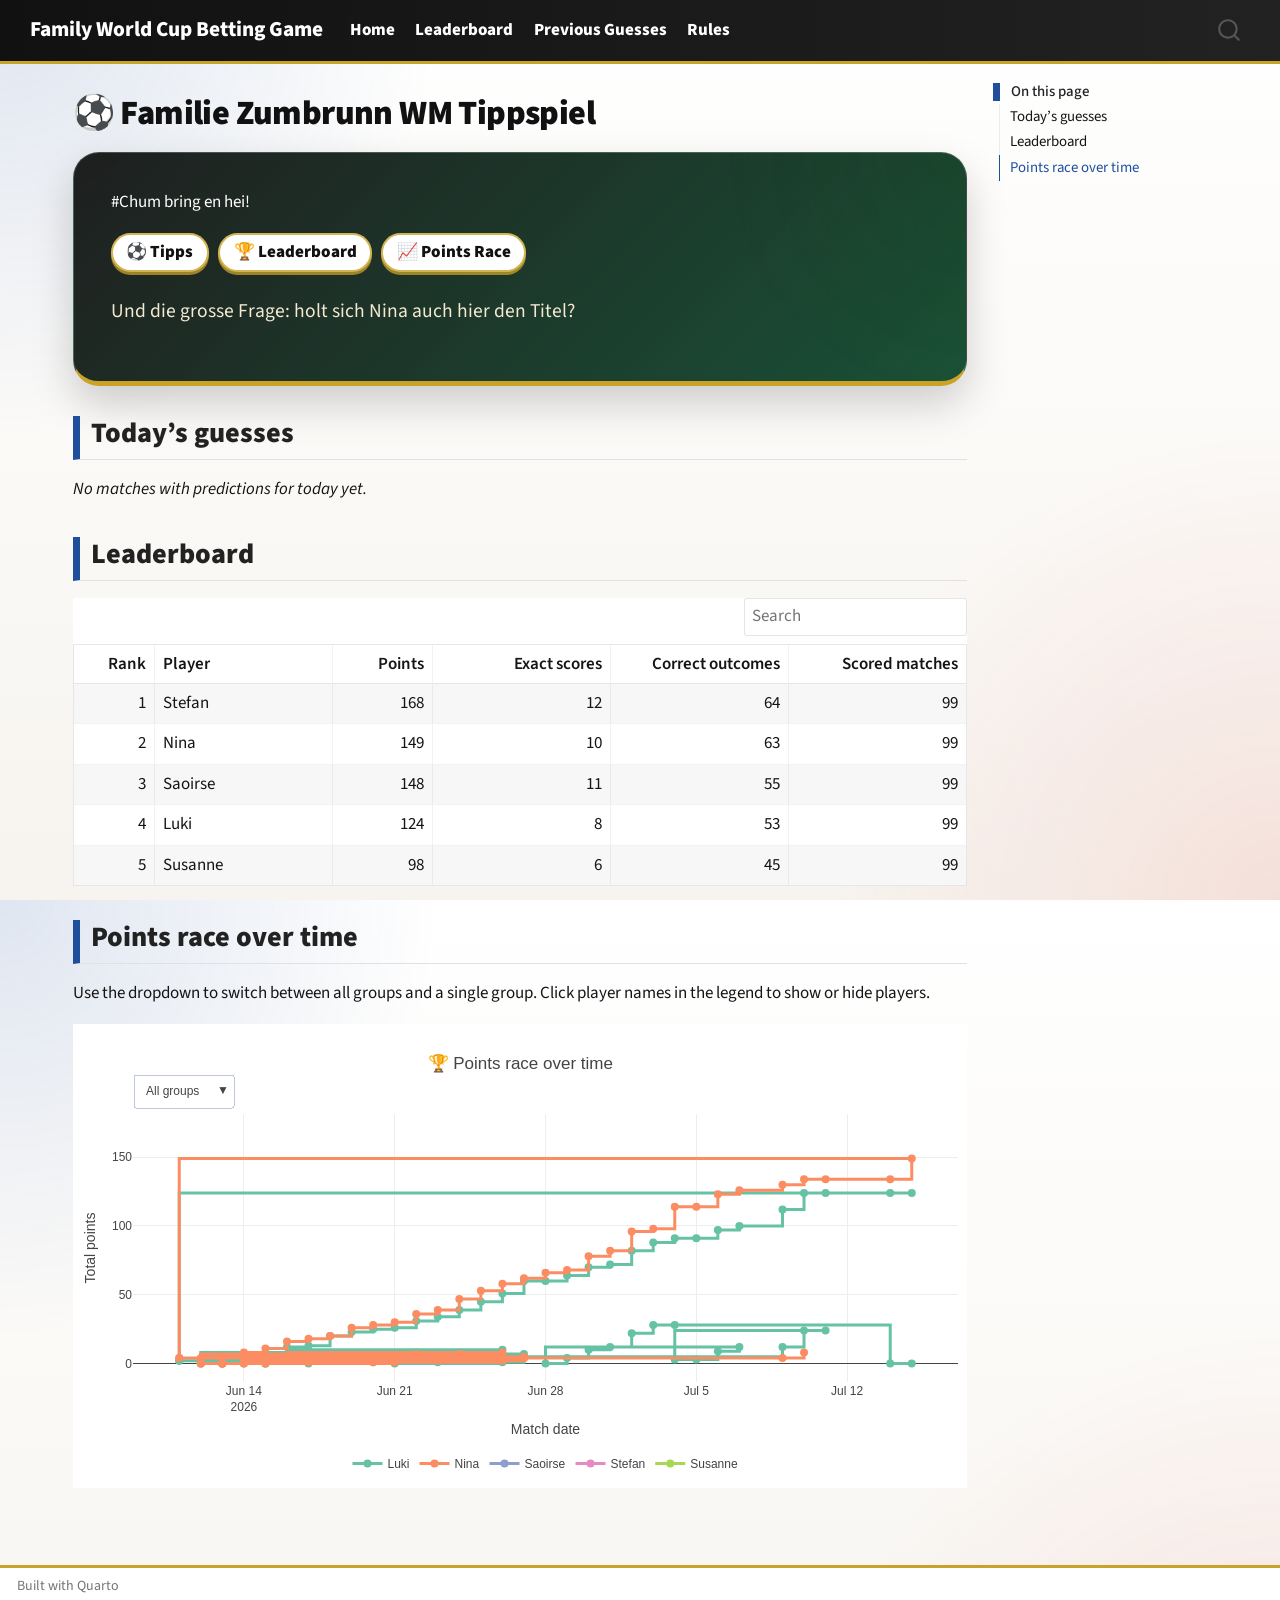
==== commit ff2b8363: "Render site" ====
--- a/docs/index.html
+++ b/docs/index.html
@@ -46,7 +46,7 @@
 <link href="site_libs/quarto-html/quarto-syntax-highlighting-63b5708e65d6cd79cd7618c58d0c21e7.css" rel="stylesheet" id="quarto-text-highlighting-styles">
 <script src="site_libs/bootstrap/bootstrap.min.js"></script>
 <link href="site_libs/bootstrap/bootstrap-icons.css" rel="stylesheet">
-<link href="site_libs/bootstrap/bootstrap-f35a81a4717690815b2013502477d714.min.css" rel="stylesheet" append-hash="true" id="quarto-bootstrap" data-mode="light">
+<link href="site_libs/bootstrap/bootstrap-cb61c712ca1a7fe70a83faed8e4da2d7.min.css" rel="stylesheet" append-hash="true" id="quarto-bootstrap" data-mode="light">
 <script id="quarto-search-options" type="application/json">{
   "location": "navbar",
   "copy-button": false,
@@ -188,8 +188,8 @@
 <h2 class="anchored" data-anchor-id="leaderboard">Leaderboard</h2>
 <div class="cell">
 <div class="cell-output-display">
-<div class="reactable html-widget html-fill-item" id="htmlwidget-f447fb1be56ac9dd8097" style="width:auto;height:auto;"></div>
-<script type="application/json" data-for="htmlwidget-f447fb1be56ac9dd8097">{"x":{"tag":{"name":"Reactable","attribs":{"data":{"rank":[1,2,3,4,5],"player":["Stefan","Nina","Saoirse","Luki","Susanne"],"points":[168,149,148,124,98],"exact_scores":[12,10,11,8,6],"correct_outcomes":[64,63,55,53,45],"matches_scored":[99,99,99,99,99]},"columns":[{"id":"rank","name":"Rank","type":"numeric","maxWidth":80},{"id":"player","name":"Player","type":"character"},{"id":"points","name":"Points","type":"numeric","maxWidth":100},{"id":"exact_scores","name":"Exact scores","type":"numeric"},{"id":"correct_outcomes","name":"Correct outcomes","type":"numeric"},{"id":"matches_scored","name":"Scored matches","type":"numeric"}],"searchable":true,"defaultPageSize":10,"highlight":true,"bordered":true,"striped":true,"dataKey":"ca327378df7b9b6168b45aeeb50ee3ee"},"children":[]},"class":"reactR_markup"},"evals":[],"jsHooks":[]}</script>
+<div class="reactable html-widget html-fill-item" id="htmlwidget-cf0c4bda5da86f4c30ce" style="width:auto;height:auto;"></div>
+<script type="application/json" data-for="htmlwidget-cf0c4bda5da86f4c30ce">{"x":{"tag":{"name":"Reactable","attribs":{"data":{"rank":[1,2,3,4,5],"player":["Stefan","Nina","Saoirse","Luki","Susanne"],"points":[168,149,148,124,98],"exact_scores":[12,10,11,8,6],"correct_outcomes":[64,63,55,53,45],"matches_scored":[99,99,99,99,99]},"columns":[{"id":"rank","name":"Rank","type":"numeric","maxWidth":80},{"id":"player","name":"Player","type":"character"},{"id":"points","name":"Points","type":"numeric","maxWidth":100},{"id":"exact_scores","name":"Exact scores","type":"numeric"},{"id":"correct_outcomes","name":"Correct outcomes","type":"numeric"},{"id":"matches_scored","name":"Scored matches","type":"numeric"}],"searchable":true,"defaultPageSize":10,"highlight":true,"bordered":true,"striped":true,"dataKey":"ca327378df7b9b6168b45aeeb50ee3ee"},"children":[]},"class":"reactR_markup"},"evals":[],"jsHooks":[]}</script>
 </div>
 </div>
 </section>
@@ -198,8 +198,8 @@
 <p>Use the dropdown to switch between all groups and a single group. Click player names in the legend to show or hide players.</p>
 <div class="cell">
 <div class="cell-output-display">
-<div class="plotly html-widget html-fill-item" id="htmlwidget-c2ccf5703a01ffc2272d" style="width:100%;height:464px;"></div>
-<script type="application/json" data-for="htmlwidget-c2ccf5703a01ffc2272d">{"x":{"visdat":{"335a78f597cc":["function () ","plotlyVisDat"]},"cur_data":"335a78f597cc","attrs":{"335a78f597cc":{"x":{},"y":{},"mode":"lines+markers","line":{"shape":"hv","width":3},"marker":{"size":8},"hoverinfo":"text","text":{},"transforms":[{"type":"filter","target":{},"operation":"=","value":"All groups"}],"color":{},"split":{},"alpha_stroke":1,"sizes":[10,100],"spans":[1,20],"type":"scatter"}},"layout":{"margin":{"b":90,"l":60,"t":90,"r":10},"title":{"text":"🏆 Points race over time"},"xaxis":{"domain":[0,1],"automargin":true,"title":"Match date"},"yaxis":{"domain":[0,1],"automargin":true,"title":"Total points"},"legend":{"orientation":"h","x":0.5,"xanchor":"center","y":-0.25},"hovermode":"closest","updatemenus":[{"type":"dropdown","x":0,"y":1.1499999999999999,"xanchor":"left","yanchor":"top","buttons":[{"method":"restyle","args":["transforms[0].value","All groups"],"label":"All groups"},{"method":"restyle","args":["transforms[0].value","Group A"],"label":"Group A"},{"method":"restyle","args":["transforms[0].value","Group B"],"label":"Group B"},{"method":"restyle","args":["transforms[0].value","Group C"],"label":"Group C"},{"method":"restyle","args":["transforms[0].value","Group D"],"label":"Group D"},{"method":"restyle","args":["transforms[0].value","Group E"],"label":"Group E"},{"method":"restyle","args":["transforms[0].value","Group F"],"label":"Group F"},{"method":"restyle","args":["transforms[0].value","Group G"],"label":"Group G"},{"method":"restyle","args":["transforms[0].value","Group H"],"label":"Group H"},{"method":"restyle","args":["transforms[0].value","Group I"],"label":"Group I"},{"method":"restyle","args":["transforms[0].value","Group J"],"label":"Group J"},{"method":"restyle","args":["transforms[0].value","Group K"],"label":"Group K"},{"method":"restyle","args":["transforms[0].value","Group L"],"label":"Group L"},{"method":"restyle","args":["transforms[0].value","Group QF"],"label":"Group QF"},{"method":"restyle","args":["transforms[0].value","Group R16"],"label":"Group R16"},{"method":"restyle","args":["transforms[0].value","Group R32"],"label":"Group R32"},{"method":"restyle","args":["transforms[0].value","Group SF"],"label":"Group SF"}]}],"showlegend":true},"source":"A","config":{"modeBarButtonsToAdd":["hoverclosest","hovercompare"],"showSendToCloud":false},"data":[{"x":["2026-06-11","2026-06-12","2026-06-13","2026-06-14","2026-06-15","2026-06-16","2026-06-17","2026-06-18","2026-06-19","2026-06-20","2026-06-21","2026-06-22","2026-06-23","2026-06-24","2026-06-25","2026-06-26","2026-06-27","2026-06-28","2026-06-29","2026-06-30","2026-07-01","2026-07-02","2026-07-03","2026-07-04","2026-07-05","2026-07-06","2026-07-07","2026-07-09","2026-07-10","2026-07-11","2026-07-14","2026-07-15","2026-06-11","2026-06-18","2026-06-24","2026-06-12","2026-06-13","2026-06-18","2026-06-24","2026-06-13","2026-06-14","2026-06-19","2026-06-24","2026-06-12","2026-06-13","2026-06-19","2026-06-25","2026-06-14","2026-06-20","2026-06-25","2026-06-14","2026-06-20","2026-06-25","2026-06-15","2026-06-21","2026-06-26","2026-06-15","2026-06-21","2026-06-26","2026-06-16","2026-06-22","2026-06-26","2026-06-16","2026-06-22","2026-06-27","2026-06-17","2026-06-23","2026-06-27","2026-06-17","2026-06-23","2026-06-27","2026-07-09","2026-07-10","2026-07-11","2026-07-04","2026-07-05","2026-07-06","2026-07-07","2026-06-28","2026-06-29","2026-06-30","2026-07-01","2026-07-02","2026-07-03","2026-07-04","2026-07-14","2026-07-15"],"y":[2,3,3,5,5,12,13,20,23,25,26,31,34,39,45,51,60,60,64,70,72,82,88,91,91,97,100,112,124,124,124,124,2,7,8,0,0,2,5,0,1,2,3,1,1,3,5,1,2,4,0,1,3,0,0,1,0,1,4,4,8,10,3,4,7,1,3,5,0,1,5,12,24,24,3,3,9,12,0,4,10,12,22,28,28,0,0],"mode":"lines+markers","line":{"color":"rgba(102,194,165,1)","shape":"hv","width":3},"marker":{"color":"rgba(102,194,165,1)","size":8,"line":{"color":"rgba(102,194,165,1)"}},"hoverinfo":["text","text","text","text","text","text","text","text","text","text","text","text","text","text","text","text","text","text","text","text","text","text","text","text","text","text","text","text","text","text","text","text","text","text","text","text","text","text","text","text","text","text","text","text","text","text","text","text","text","text","text","text","text","text","text","text","text","text","text","text","text","text","text","text","text","text","text","text","text","text","text","text","text","text","text","text","text","text","text","text","text","text","text","text","text","text","text"],"text":["<b>Luki<\/b><br>Date: 2026-06-11<br>Points today: 2<br>Total: 2<extra><\/extra>","<b>Luki<\/b><br>Date: 2026-06-12<br>Points today: 1<br>Total: 3<extra><\/extra>","<b>Luki<\/b><br>Date: 2026-06-13<br>Points today: 0<br>Total: 3<extra><\/extra>","<b>Luki<\/b><br>Date: 2026-06-14<br>Points today: 2<br>Total: 5<extra><\/extra>","<b>Luki<\/b><br>Date: 2026-06-15<br>Points today: 0<br>Total: 5<extra><\/extra>","<b>Luki<\/b><br>Date: 2026-06-16<br>Points today: 7<br>Total: 12<extra><\/extra>","<b>Luki<\/b><br>Date: 2026-06-17<br>Points today: 1<br>Total: 13<extra><\/extra>","<b>Luki<\/b><br>Date: 2026-06-18<br>Points today: 7<br>Total: 20<extra><\/extra>","<b>Luki<\/b><br>Date: 2026-06-19<br>Points today: 3<br>Total: 23<extra><\/extra>","<b>Luki<\/b><br>Date: 2026-06-20<br>Points today: 2<br>Total: 25<extra><\/extra>","<b>Luki<\/b><br>Date: 2026-06-21<br>Points today: 1<br>Total: 26<extra><\/extra>","<b>Luki<\/b><br>Date: 2026-06-22<br>Points today: 5<br>Total: 31<extra><\/extra>","<b>Luki<\/b><br>Date: 2026-06-23<br>Points today: 3<br>Total: 34<extra><\/extra>","<b>Luki<\/b><br>Date: 2026-06-24<br>Points today: 5<br>Total: 39<extra><\/extra>","<b>Luki<\/b><br>Date: 2026-06-25<br>Points today: 6<br>Total: 45<extra><\/extra>","<b>Luki<\/b><br>Date: 2026-06-26<br>Points today: 6<br>Total: 51<extra><\/extra>","<b>Luki<\/b><br>Date: 2026-06-27<br>Points today: 9<br>Total: 60<extra><\/extra>","<b>Luki<\/b><br>Date: 2026-06-28<br>Points today: 0<br>Total: 60<extra><\/extra>","<b>Luki<\/b><br>Date: 2026-06-29<br>Points today: 4<br>Total: 64<extra><\/extra>","<b>Luki<\/b><br>Date: 2026-06-30<br>Points today: 6<br>Total: 70<extra><\/extra>","<b>Luki<\/b><br>Date: 2026-07-01<br>Points today: 2<br>Total: 72<extra><\/extra>","<b>Luki<\/b><br>Date: 2026-07-02<br>Points today: 10<br>Total: 82<extra><\/extra>","<b>Luki<\/b><br>Date: 2026-07-03<br>Points today: 6<br>Total: 88<extra><\/extra>","<b>Luki<\/b><br>Date: 2026-07-04<br>Points today: 3<br>Total: 91<extra><\/extra>","<b>Luki<\/b><br>Date: 2026-07-05<br>Points today: 0<br>Total: 91<extra><\/extra>","<b>Luki<\/b><br>Date: 2026-07-06<br>Points today: 6<br>Total: 97<extra><\/extra>","<b>Luki<\/b><br>Date: 2026-07-07<br>Points today: 3<br>Total: 100<extra><\/extra>","<b>Luki<\/b><br>Date: 2026-07-09<br>Points today: 12<br>Total: 112<extra><\/extra>","<b>Luki<\/b><br>Date: 2026-07-10<br>Points today: 12<br>Total: 124<extra><\/extra>","<b>Luki<\/b><br>Date: 2026-07-11<br>Points today: 0<br>Total: 124<extra><\/extra>","<b>Luki<\/b><br>Date: 2026-07-14<br>Points today: 0<br>Total: 124<extra><\/extra>","<b>Luki<\/b><br>Date: 2026-07-15<br>Points today: 0<br>Total: 124<extra><\/extra>","<b>Luki<\/b><br>Date: 2026-06-11<br>Points today: 2<br>Total: 2<extra><\/extra>","<b>Luki<\/b><br>Date: 2026-06-18<br>Points today: 5<br>Total: 7<extra><\/extra>","<b>Luki<\/b><br>Date: 2026-06-24<br>Points today: 1<br>Total: 8<extra><\/extra>","<b>Luki<\/b><br>Date: 2026-06-12<br>Points today: 0<br>Total: 0<extra><\/extra>","<b>Luki<\/b><br>Date: 2026-06-13<br>Points today: 0<br>Total: 0<extra><\/extra>","<b>Luki<\/b><br>Date: 2026-06-18<br>Points today: 2<br>Total: 2<extra><\/extra>","<b>Luki<\/b><br>Date: 2026-06-24<br>Points today: 3<br>Total: 5<extra><\/extra>","<b>Luki<\/b><br>Date: 2026-06-13<br>Points today: 0<br>Total: 0<extra><\/extra>","<b>Luki<\/b><br>Date: 2026-06-14<br>Points today: 1<br>Total: 1<extra><\/extra>","<b>Luki<\/b><br>Date: 2026-06-19<br>Points today: 1<br>Total: 2<extra><\/extra>","<b>Luki<\/b><br>Date: 2026-06-24<br>Points today: 1<br>Total: 3<extra><\/extra>","<b>Luki<\/b><br>Date: 2026-06-12<br>Points today: 1<br>Total: 1<extra><\/extra>","<b>Luki<\/b><br>Date: 2026-06-13<br>Points today: 0<br>Total: 1<extra><\/extra>","<b>Luki<\/b><br>Date: 2026-06-19<br>Points today: 2<br>Total: 3<extra><\/extra>","<b>Luki<\/b><br>Date: 2026-06-25<br>Points today: 2<br>Total: 5<extra><\/extra>","<b>Luki<\/b><br>Date: 2026-06-14<br>Points today: 1<br>Total: 1<extra><\/extra>","<b>Luki<\/b><br>Date: 2026-06-20<br>Points today: 1<br>Total: 2<extra><\/extra>","<b>Luki<\/b><br>Date: 2026-06-25<br>Points today: 2<br>Total: 4<extra><\/extra>","<b>Luki<\/b><br>Date: 2026-06-14<br>Points today: 0<br>Total: 0<extra><\/extra>","<b>Luki<\/b><br>Date: 2026-06-20<br>Points today: 1<br>Total: 1<extra><\/extra>","<b>Luki<\/b><br>Date: 2026-06-25<br>Points today: 2<br>Total: 3<extra><\/extra>","<b>Luki<\/b><br>Date: 2026-06-15<br>Points today: 0<br>Total: 0<extra><\/extra>","<b>Luki<\/b><br>Date: 2026-06-21<br>Points today: 0<br>Total: 0<extra><\/extra>","<b>Luki<\/b><br>Date: 2026-06-26<br>Points today: 1<br>Total: 1<extra><\/extra>","<b>Luki<\/b><br>Date: 2026-06-15<br>Points today: 0<br>Total: 0<extra><\/extra>","<b>Luki<\/b><br>Date: 2026-06-21<br>Points today: 1<br>Total: 1<extra><\/extra>","<b>Luki<\/b><br>Date: 2026-06-26<br>Points today: 3<br>Total: 4<extra><\/extra>","<b>Luki<\/b><br>Date: 2026-06-16<br>Points today: 4<br>Total: 4<extra><\/extra>","<b>Luki<\/b><br>Date: 2026-06-22<br>Points today: 4<br>Total: 8<extra><\/extra>","<b>Luki<\/b><br>Date: 2026-06-26<br>Points today: 2<br>Total: 10<extra><\/extra>","<b>Luki<\/b><br>Date: 2026-06-16<br>Points today: 3<br>Total: 3<extra><\/extra>","<b>Luki<\/b><br>Date: 2026-06-22<br>Points today: 1<br>Total: 4<extra><\/extra>","<b>Luki<\/b><br>Date: 2026-06-27<br>Points today: 3<br>Total: 7<extra><\/extra>","<b>Luki<\/b><br>Date: 2026-06-17<br>Points today: 1<br>Total: 1<extra><\/extra>","<b>Luki<\/b><br>Date: 2026-06-23<br>Points today: 2<br>Total: 3<extra><\/extra>","<b>Luki<\/b><br>Date: 2026-06-27<br>Points today: 2<br>Total: 5<extra><\/extra>","<b>Luki<\/b><br>Date: 2026-06-17<br>Points today: 0<br>Total: 0<extra><\/extra>","<b>Luki<\/b><br>Date: 2026-06-23<br>Points today: 1<br>Total: 1<extra><\/extra>","<b>Luki<\/b><br>Date: 2026-06-27<br>Points today: 4<br>Total: 5<extra><\/extra>","<b>Luki<\/b><br>Date: 2026-07-09<br>Points today: 12<br>Total: 12<extra><\/extra>","<b>Luki<\/b><br>Date: 2026-07-10<br>Points today: 12<br>Total: 24<extra><\/extra>","<b>Luki<\/b><br>Date: 2026-07-11<br>Points today: 0<br>Total: 24<extra><\/extra>","<b>Luki<\/b><br>Date: 2026-07-04<br>Points today: 3<br>Total: 3<extra><\/extra>","<b>Luki<\/b><br>Date: 2026-07-05<br>Points today: 0<br>Total: 3<extra><\/extra>","<b>Luki<\/b><br>Date: 2026-07-06<br>Points today: 6<br>Total: 9<extra><\/extra>","<b>Luki<\/b><br>Date: 2026-07-07<br>Points today: 3<br>Total: 12<extra><\/extra>","<b>Luki<\/b><br>Date: 2026-06-28<br>Points today: 0<br>Total: 0<extra><\/extra>","<b>Luki<\/b><br>Date: 2026-06-29<br>Points today: 4<br>Total: 4<extra><\/extra>","<b>Luki<\/b><br>Date: 2026-06-30<br>Points today: 6<br>Total: 10<extra><\/extra>","<b>Luki<\/b><br>Date: 2026-07-01<br>Points today: 2<br>Total: 12<extra><\/extra>","<b>Luki<\/b><br>Date: 2026-07-02<br>Points today: 10<br>Total: 22<extra><\/extra>","<b>Luki<\/b><br>Date: 2026-07-03<br>Points today: 6<br>Total: 28<extra><\/extra>","<b>Luki<\/b><br>Date: 2026-07-04<br>Points today: 0<br>Total: 28<extra><\/extra>","<b>Luki<\/b><br>Date: 2026-07-14<br>Points today: 0<br>Total: 0<extra><\/extra>","<b>Luki<\/b><br>Date: 2026-07-15<br>Points today: 0<br>Total: 0<extra><\/extra>"],"transforms":[{"type":"filter","target":["All groups","All groups","All groups","All groups","All groups","All groups","All groups","All groups","All groups","All groups","All groups","All groups","All groups","All groups","All groups","All groups","All groups","All groups","All groups","All groups","All groups","All groups","All groups","All groups","All groups","All groups","All groups","All groups","All groups","All groups","All groups","All groups","All groups","All groups","All groups","All groups","All groups","All groups","All groups","All groups","All groups","All groups","All groups","All groups","All groups","All groups","All groups","All groups","All groups","All groups","All groups","All groups","All groups","All groups","All groups","All groups","All groups","All groups","All groups","All groups","All groups","All groups","All groups","All groups","All groups","All groups","All groups","All groups","All groups","All groups","All groups","All groups","All groups","All groups","All groups","All groups","All groups","All groups","All groups","All groups","All groups","All groups","All groups","All groups","All groups","All groups","All groups"],"operation":"=","value":"All groups"}],"type":"scatter","name":"Luki","textfont":{"color":"rgba(102,194,165,1)"},"error_y":{"color":"rgba(102,194,165,1)"},"error_x":{"color":"rgba(102,194,165,1)"},"xaxis":"x","yaxis":"y","frame":null},{"x":["2026-06-11","2026-06-12","2026-06-13","2026-06-14","2026-06-15","2026-06-16","2026-06-17","2026-06-18","2026-06-19","2026-06-20","2026-06-21","2026-06-22","2026-06-23","2026-06-24","2026-06-25","2026-06-26","2026-06-27","2026-06-28","2026-06-29","2026-06-30","2026-07-01","2026-07-02","2026-07-03","2026-07-04","2026-07-05","2026-07-06","2026-07-07","2026-07-09","2026-07-10","2026-07-11","2026-07-14","2026-07-15","2026-06-11","2026-06-18","2026-06-24","2026-06-12","2026-06-13","2026-06-18","2026-06-24","2026-06-13","2026-06-14","2026-06-19","2026-06-24","2026-06-12","2026-06-13","2026-06-19","2026-06-25","2026-06-14","2026-06-20","2026-06-25","2026-06-14","2026-06-20","2026-06-25","2026-06-15","2026-06-21","2026-06-26","2026-06-15","2026-06-21","2026-06-26","2026-06-16","2026-06-22","2026-06-26","2026-06-16","2026-06-22","2026-06-27","2026-06-17","2026-06-23","2026-06-27","2026-06-17","2026-06-23","2026-06-27","2026-07-09","2026-07-10","2026-07-11","2026-07-04","2026-07-05","2026-07-06","2026-07-07","2026-06-28","2026-06-29","2026-06-30","2026-07-01","2026-07-02","2026-07-03","2026-07-04","2026-07-14","2026-07-15"],"y":[4,4,4,8,11,16,18,20,26,28,30,36,39,47,53,58,62,66,68,78,82,96,98,114,114,123,126,130,134,134,134,149,4,4,5,0,0,2,7,0,2,5,7,0,0,3,4,2,3,6,0,1,3,3,4,7,0,1,2,2,7,8,3,4,5,1,3,4,1,2,4,4,8,8,12,12,21,24,4,6,16,20,34,36,40,0,15],"mode":"lines+markers","line":{"color":"rgba(252,141,98,1)","shape":"hv","width":3},"marker":{"color":"rgba(252,141,98,1)","size":8,"line":{"color":"rgba(252,141,98,1)"}},"hoverinfo":["text","text","text","text","text","text","text","text","text","text","text","text","text","text","text","text","text","text","text","text","text","text","text","text","text","text","text","text","text","text","text","text","text","text","text","text","text","text","text","text","text","text","text","text","text","text","text","text","text","text","text","text","text","text","text","text","text","text","text","text","text","text","text","text","text","text","text","text","text","text","text","text","text","text","text","text","text","text","text","text","text","text","text","text","text","text","text"],"text":["<b>Nina<\/b><br>Date: 2026-06-11<br>Points today: 4<br>Total: 4<extra><\/extra>","<b>Nina<\/b><br>Date: 2026-06-12<br>Points today: 0<br>Total: 4<extra><\/extra>","<b>Nina<\/b><br>Date: 2026-06-13<br>Points today: 0<br>Total: 4<extra><\/extra>","<b>Nina<\/b><br>Date: 2026-06-14<br>Points today: 4<br>Total: 8<extra><\/extra>","<b>Nina<\/b><br>Date: 2026-06-15<br>Points today: 3<br>Total: 11<extra><\/extra>","<b>Nina<\/b><br>Date: 2026-06-16<br>Points today: 5<br>Total: 16<extra><\/extra>","<b>Nina<\/b><br>Date: 2026-06-17<br>Points today: 2<br>Total: 18<extra><\/extra>","<b>Nina<\/b><br>Date: 2026-06-18<br>Points today: 2<br>Total: 20<extra><\/extra>","<b>Nina<\/b><br>Date: 2026-06-19<br>Points today: 6<br>Total: 26<extra><\/extra>","<b>Nina<\/b><br>Date: 2026-06-20<br>Points today: 2<br>Total: 28<extra><\/extra>","<b>Nina<\/b><br>Date: 2026-06-21<br>Points today: 2<br>Total: 30<extra><\/extra>","<b>Nina<\/b><br>Date: 2026-06-22<br>Points today: 6<br>Total: 36<extra><\/extra>","<b>Nina<\/b><br>Date: 2026-06-23<br>Points today: 3<br>Total: 39<extra><\/extra>","<b>Nina<\/b><br>Date: 2026-06-24<br>Points today: 8<br>Total: 47<extra><\/extra>","<b>Nina<\/b><br>Date: 2026-06-25<br>Points today: 6<br>Total: 53<extra><\/extra>","<b>Nina<\/b><br>Date: 2026-06-26<br>Points today: 5<br>Total: 58<extra><\/extra>","<b>Nina<\/b><br>Date: 2026-06-27<br>Points today: 4<br>Total: 62<extra><\/extra>","<b>Nina<\/b><br>Date: 2026-06-28<br>Points today: 4<br>Total: 66<extra><\/extra>","<b>Nina<\/b><br>Date: 2026-06-29<br>Points today: 2<br>Total: 68<extra><\/extra>","<b>Nina<\/b><br>Date: 2026-06-30<br>Points today: 10<br>Total: 78<extra><\/extra>","<b>Nina<\/b><br>Date: 2026-07-01<br>Points today: 4<br>Total: 82<extra><\/extra>","<b>Nina<\/b><br>Date: 2026-07-02<br>Points today: 14<br>Total: 96<extra><\/extra>","<b>Nina<\/b><br>Date: 2026-07-03<br>Points today: 2<br>Total: 98<extra><\/extra>","<b>Nina<\/b><br>Date: 2026-07-04<br>Points today: 16<br>Total: 114<extra><\/extra>","<b>Nina<\/b><br>Date: 2026-07-05<br>Points today: 0<br>Total: 114<extra><\/extra>","<b>Nina<\/b><br>Date: 2026-07-06<br>Points today: 9<br>Total: 123<extra><\/extra>","<b>Nina<\/b><br>Date: 2026-07-07<br>Points today: 3<br>Total: 126<extra><\/extra>","<b>Nina<\/b><br>Date: 2026-07-09<br>Points today: 4<br>Total: 130<extra><\/extra>","<b>Nina<\/b><br>Date: 2026-07-10<br>Points today: 4<br>Total: 134<extra><\/extra>","<b>Nina<\/b><br>Date: 2026-07-11<br>Points today: 0<br>Total: 134<extra><\/extra>","<b>Nina<\/b><br>Date: 2026-07-14<br>Points today: 0<br>Total: 134<extra><\/extra>","<b>Nina<\/b><br>Date: 2026-07-15<br>Points today: 15<br>Total: 149<extra><\/extra>","<b>Nina<\/b><br>Date: 2026-06-11<br>Points today: 4<br>Total: 4<extra><\/extra>","<b>Nina<\/b><br>Date: 2026-06-18<br>Points today: 0<br>Total: 4<extra><\/extra>","<b>Nina<\/b><br>Date: 2026-06-24<br>Points today: 1<br>Total: 5<extra><\/extra>","<b>Nina<\/b><br>Date: 2026-06-12<br>Points today: 0<br>Total: 0<extra><\/extra>","<b>Nina<\/b><br>Date: 2026-06-13<br>Points today: 0<br>Total: 0<extra><\/extra>","<b>Nina<\/b><br>Date: 2026-06-18<br>Points today: 2<br>Total: 2<extra><\/extra>","<b>Nina<\/b><br>Date: 2026-06-24<br>Points today: 5<br>Total: 7<extra><\/extra>","<b>Nina<\/b><br>Date: 2026-06-13<br>Points today: 0<br>Total: 0<extra><\/extra>","<b>Nina<\/b><br>Date: 2026-06-14<br>Points today: 2<br>Total: 2<extra><\/extra>","<b>Nina<\/b><br>Date: 2026-06-19<br>Points today: 3<br>Total: 5<extra><\/extra>","<b>Nina<\/b><br>Date: 2026-06-24<br>Points today: 2<br>Total: 7<extra><\/extra>","<b>Nina<\/b><br>Date: 2026-06-12<br>Points today: 0<br>Total: 0<extra><\/extra>","<b>Nina<\/b><br>Date: 2026-06-13<br>Points today: 0<br>Total: 0<extra><\/extra>","<b>Nina<\/b><br>Date: 2026-06-19<br>Points today: 3<br>Total: 3<extra><\/extra>","<b>Nina<\/b><br>Date: 2026-06-25<br>Points today: 1<br>Total: 4<extra><\/extra>","<b>Nina<\/b><br>Date: 2026-06-14<br>Points today: 2<br>Total: 2<extra><\/extra>","<b>Nina<\/b><br>Date: 2026-06-20<br>Points today: 1<br>Total: 3<extra><\/extra>","<b>Nina<\/b><br>Date: 2026-06-25<br>Points today: 3<br>Total: 6<extra><\/extra>","<b>Nina<\/b><br>Date: 2026-06-14<br>Points today: 0<br>Total: 0<extra><\/extra>","<b>Nina<\/b><br>Date: 2026-06-20<br>Points today: 1<br>Total: 1<extra><\/extra>","<b>Nina<\/b><br>Date: 2026-06-25<br>Points today: 2<br>Total: 3<extra><\/extra>","<b>Nina<\/b><br>Date: 2026-06-15<br>Points today: 3<br>Total: 3<extra><\/extra>","<b>Nina<\/b><br>Date: 2026-06-21<br>Points today: 1<br>Total: 4<extra><\/extra>","<b>Nina<\/b><br>Date: 2026-06-26<br>Points today: 3<br>Total: 7<extra><\/extra>","<b>Nina<\/b><br>Date: 2026-06-15<br>Points today: 0<br>Total: 0<extra><\/extra>","<b>Nina<\/b><br>Date: 2026-06-21<br>Points today: 1<br>Total: 1<extra><\/extra>","<b>Nina<\/b><br>Date: 2026-06-26<br>Points today: 1<br>Total: 2<extra><\/extra>","<b>Nina<\/b><br>Date: 2026-06-16<br>Points today: 2<br>Total: 2<extra><\/extra>","<b>Nina<\/b><br>Date: 2026-06-22<br>Points today: 5<br>Total: 7<extra><\/extra>","<b>Nina<\/b><br>Date: 2026-06-26<br>Points today: 1<br>Total: 8<extra><\/extra>","<b>Nina<\/b><br>Date: 2026-06-16<br>Points today: 3<br>Total: 3<extra><\/extra>","<b>Nina<\/b><br>Date: 2026-06-22<br>Points today: 1<br>Total: 4<extra><\/extra>","<b>Nina<\/b><br>Date: 2026-06-27<br>Points today: 1<br>Total: 5<extra><\/extra>","<b>Nina<\/b><br>Date: 2026-06-17<br>Points today: 1<br>Total: 1<extra><\/extra>","<b>Nina<\/b><br>Date: 2026-06-23<br>Points today: 2<br>Total: 3<extra><\/extra>","<b>Nina<\/b><br>Date: 2026-06-27<br>Points today: 1<br>Total: 4<extra><\/extra>","<b>Nina<\/b><br>Date: 2026-06-17<br>Points today: 1<br>Total: 1<extra><\/extra>","<b>Nina<\/b><br>Date: 2026-06-23<br>Points today: 1<br>Total: 2<extra><\/extra>","<b>Nina<\/b><br>Date: 2026-06-27<br>Points today: 2<br>Total: 4<extra><\/extra>","<b>Nina<\/b><br>Date: 2026-07-09<br>Points today: 4<br>Total: 4<extra><\/extra>","<b>Nina<\/b><br>Date: 2026-07-10<br>Points today: 4<br>Total: 8<extra><\/extra>","<b>Nina<\/b><br>Date: 2026-07-11<br>Points today: 0<br>Total: 8<extra><\/extra>","<b>Nina<\/b><br>Date: 2026-07-04<br>Points today: 12<br>Total: 12<extra><\/extra>","<b>Nina<\/b><br>Date: 2026-07-05<br>Points today: 0<br>Total: 12<extra><\/extra>","<b>Nina<\/b><br>Date: 2026-07-06<br>Points today: 9<br>Total: 21<extra><\/extra>","<b>Nina<\/b><br>Date: 2026-07-07<br>Points today: 3<br>Total: 24<extra><\/extra>","<b>Nina<\/b><br>Date: 2026-06-28<br>Points today: 4<br>Total: 4<extra><\/extra>","<b>Nina<\/b><br>Date: 2026-06-29<br>Points today: 2<br>Total: 6<extra><\/extra>","<b>Nina<\/b><br>Date: 2026-06-30<br>Points today: 10<br>Total: 16<extra><\/extra>","<b>Nina<\/b><br>Date: 2026-07-01<br>Points today: 4<br>Total: 20<extra><\/extra>","<b>Nina<\/b><br>Date: 2026-07-02<br>Points today: 14<br>Total: 34<extra><\/extra>","<b>Nina<\/b><br>Date: 2026-07-03<br>Points today: 2<br>Total: 36<extra><\/extra>","<b>Nina<\/b><br>Date: 2026-07-04<br>Points today: 4<br>Total: 40<extra><\/extra>","<b>Nina<\/b><br>Date: 2026-07-14<br>Points today: 0<br>Total: 0<extra><\/extra>","<b>Nina<\/b><br>Date: 2026-07-15<br>Points today: 15<br>Total: 15<extra><\/extra>"],"transforms":[{"type":"filter","target":["All groups","All groups","All groups","All groups","All groups","All groups","All groups","All groups","All groups","All groups","All groups","All groups","All groups","All groups","All groups","All groups","All groups","All groups","All groups","All groups","All groups","All groups","All groups","All groups","All groups","All groups","All groups","All groups","All groups","All groups","All groups","All groups","All groups","All groups","All groups","All groups","All groups","All groups","All groups","All groups","All groups","All groups","All groups","All groups","All groups","All groups","All groups","All groups","All groups","All groups","All groups","All groups","All groups","All groups","All groups","All groups","All groups","All groups","All groups","All groups","All groups","All groups","All groups","All groups","All groups","All groups","All groups","All groups","All groups","All groups","All groups","All groups","All groups","Group A","Group A","Group A","Group B","Group B","Group B","Group B","Group C","Group C","Group C","Group C","Group D","Group D","Group D"],"operation":"=","value":"All groups"}],"type":"scatter","name":"Nina","textfont":{"color":"rgba(252,141,98,1)"},"error_y":{"color":"rgba(252,141,98,1)"},"error_x":{"color":"rgba(252,141,98,1)"},"xaxis":"x","yaxis":"y","frame":null},{"x":["2026-06-11","2026-06-12","2026-06-13","2026-06-14","2026-06-15","2026-06-16","2026-06-17","2026-06-18","2026-06-19","2026-06-20","2026-06-21","2026-06-22","2026-06-23","2026-06-24","2026-06-25","2026-06-26","2026-06-27","2026-06-28","2026-06-29","2026-06-30","2026-07-01","2026-07-02","2026-07-03","2026-07-04","2026-07-05","2026-07-06","2026-07-07","2026-07-09","2026-07-10","2026-07-11","2026-07-14","2026-07-15","2026-06-11","2026-06-18","2026-06-24","2026-06-12","2026-06-13","2026-06-18","2026-06-24","2026-06-13","2026-06-14","2026-06-19","2026-06-24","2026-06-12","2026-06-13","2026-06-19","2026-06-25","2026-06-14","2026-06-20","2026-06-25","2026-06-14","2026-06-20","2026-06-25","2026-06-15","2026-06-21","2026-06-26","2026-06-15","2026-06-21","2026-06-26","2026-06-16","2026-06-22","2026-06-26","2026-06-16","2026-06-22","2026-06-27","2026-06-17","2026-06-23","2026-06-27","2026-06-17","2026-06-23","2026-06-27","2026-07-09","2026-07-10","2026-07-11","2026-07-04","2026-07-05","2026-07-06","2026-07-07","2026-06-28","2026-06-29","2026-06-30","2026-07-01","2026-07-02","2026-07-03","2026-07-04","2026-07-14","2026-07-15"],"y":[6,7,7,9,9,17,21,23,26,28,31,35,39,49,51,55,59,61,63,69,73,81,83,93,93,96,105,113,121,133,133,148,6,7,11,0,0,1,4,0,1,4,7,1,1,1,2,1,2,3,0,1,1,0,2,3,0,1,2,4,7,9,4,5,6,0,3,3,4,5,8,8,16,28,6,6,9,18,2,4,10,14,22,24,28,0,15],"mode":"lines+markers","line":{"color":"rgba(141,160,203,1)","shape":"hv","width":3},"marker":{"color":"rgba(141,160,203,1)","size":8,"line":{"color":"rgba(141,160,203,1)"}},"hoverinfo":["text","text","text","text","text","text","text","text","text","text","text","text","text","text","text","text","text","text","text","text","text","text","text","text","text","text","text","text","text","text","text","text","text","text","text","text","text","text","text","text","text","text","text","text","text","text","text","text","text","text","text","text","text","text","text","text","text","text","text","text","text","text","text","text","text","text","text","text","text","text","text","text","text","text","text","text","text","text","text","text","text","text","text","text","text","text","text"],"text":["<b>Saoirse<\/b><br>Date: 2026-06-11<br>Points today: 6<br>Total: 6<extra><\/extra>","<b>Saoirse<\/b><br>Date: 2026-06-12<br>Points today: 1<br>Total: 7<extra><\/extra>","<b>Saoirse<\/b><br>Date: 2026-06-13<br>Points today: 0<br>Total: 7<extra><\/extra>","<b>Saoirse<\/b><br>Date: 2026-06-14<br>Points today: 2<br>Total: 9<extra><\/extra>","<b>Saoirse<\/b><br>Date: 2026-06-15<br>Points today: 0<br>Total: 9<extra><\/extra>","<b>Saoirse<\/b><br>Date: 2026-06-16<br>Points today: 8<br>Total: 17<extra><\/extra>","<b>Saoirse<\/b><br>Date: 2026-06-17<br>Points today: 4<br>Total: 21<extra><\/extra>","<b>Saoirse<\/b><br>Date: 2026-06-18<br>Points today: 2<br>Total: 23<extra><\/extra>","<b>Saoirse<\/b><br>Date: 2026-06-19<br>Points today: 3<br>Total: 26<extra><\/extra>","<b>Saoirse<\/b><br>Date: 2026-06-20<br>Points today: 2<br>Total: 28<extra><\/extra>","<b>Saoirse<\/b><br>Date: 2026-06-21<br>Points today: 3<br>Total: 31<extra><\/extra>","<b>Saoirse<\/b><br>Date: 2026-06-22<br>Points today: 4<br>Total: 35<extra><\/extra>","<b>Saoirse<\/b><br>Date: 2026-06-23<br>Points today: 4<br>Total: 39<extra><\/extra>","<b>Saoirse<\/b><br>Date: 2026-06-24<br>Points today: 10<br>Total: 49<extra><\/extra>","<b>Saoirse<\/b><br>Date: 2026-06-25<br>Points today: 2<br>Total: 51<extra><\/extra>","<b>Saoirse<\/b><br>Date: 2026-06-26<br>Points today: 4<br>Total: 55<extra><\/extra>","<b>Saoirse<\/b><br>Date: 2026-06-27<br>Points today: 4<br>Total: 59<extra><\/extra>","<b>Saoirse<\/b><br>Date: 2026-06-28<br>Points today: 2<br>Total: 61<extra><\/extra>","<b>Saoirse<\/b><br>Date: 2026-06-29<br>Points today: 2<br>Total: 63<extra><\/extra>","<b>Saoirse<\/b><br>Date: 2026-06-30<br>Points today: 6<br>Total: 69<extra><\/extra>","<b>Saoirse<\/b><br>Date: 2026-07-01<br>Points today: 4<br>Total: 73<extra><\/extra>","<b>Saoirse<\/b><br>Date: 2026-07-02<br>Points today: 8<br>Total: 81<extra><\/extra>","<b>Saoirse<\/b><br>Date: 2026-07-03<br>Points today: 2<br>Total: 83<extra><\/extra>","<b>Saoirse<\/b><br>Date: 2026-07-04<br>Points today: 10<br>Total: 93<extra><\/extra>","<b>Saoirse<\/b><br>Date: 2026-07-05<br>Points today: 0<br>Total: 93<extra><\/extra>","<b>Saoirse<\/b><br>Date: 2026-07-06<br>Points today: 3<br>Total: 96<extra><\/extra>","<b>Saoirse<\/b><br>Date: 2026-07-07<br>Points today: 9<br>Total: 105<extra><\/extra>","<b>Saoirse<\/b><br>Date: 2026-07-09<br>Points today: 8<br>Total: 113<extra><\/extra>","<b>Saoirse<\/b><br>Date: 2026-07-10<br>Points today: 8<br>Total: 121<extra><\/extra>","<b>Saoirse<\/b><br>Date: 2026-07-11<br>Points today: 12<br>Total: 133<extra><\/extra>","<b>Saoirse<\/b><br>Date: 2026-07-14<br>Points today: 0<br>Total: 133<extra><\/extra>","<b>Saoirse<\/b><br>Date: 2026-07-15<br>Points today: 15<br>Total: 148<extra><\/extra>","<b>Saoirse<\/b><br>Date: 2026-06-11<br>Points today: 6<br>Total: 6<extra><\/extra>","<b>Saoirse<\/b><br>Date: 2026-06-18<br>Points today: 1<br>Total: 7<extra><\/extra>","<b>Saoirse<\/b><br>Date: 2026-06-24<br>Points today: 4<br>Total: 11<extra><\/extra>","<b>Saoirse<\/b><br>Date: 2026-06-12<br>Points today: 0<br>Total: 0<extra><\/extra>","<b>Saoirse<\/b><br>Date: 2026-06-13<br>Points today: 0<br>Total: 0<extra><\/extra>","<b>Saoirse<\/b><br>Date: 2026-06-18<br>Points today: 1<br>Total: 1<extra><\/extra>","<b>Saoirse<\/b><br>Date: 2026-06-24<br>Points today: 3<br>Total: 4<extra><\/extra>","<b>Saoirse<\/b><br>Date: 2026-06-13<br>Points today: 0<br>Total: 0<extra><\/extra>","<b>Saoirse<\/b><br>Date: 2026-06-14<br>Points today: 1<br>Total: 1<extra><\/extra>","<b>Saoirse<\/b><br>Date: 2026-06-19<br>Points today: 3<br>Total: 4<extra><\/extra>","<b>Saoirse<\/b><br>Date: 2026-06-24<br>Points today: 3<br>Total: 7<extra><\/extra>","<b>Saoirse<\/b><br>Date: 2026-06-12<br>Points today: 1<br>Total: 1<extra><\/extra>","<b>Saoirse<\/b><br>Date: 2026-06-13<br>Points today: 0<br>Total: 1<extra><\/extra>","<b>Saoirse<\/b><br>Date: 2026-06-19<br>Points today: 0<br>Total: 1<extra><\/extra>","<b>Saoirse<\/b><br>Date: 2026-06-25<br>Points today: 1<br>Total: 2<extra><\/extra>","<b>Saoirse<\/b><br>Date: 2026-06-14<br>Points today: 1<br>Total: 1<extra><\/extra>","<b>Saoirse<\/b><br>Date: 2026-06-20<br>Points today: 1<br>Total: 2<extra><\/extra>","<b>Saoirse<\/b><br>Date: 2026-06-25<br>Points today: 1<br>Total: 3<extra><\/extra>","<b>Saoirse<\/b><br>Date: 2026-06-14<br>Points today: 0<br>Total: 0<extra><\/extra>","<b>Saoirse<\/b><br>Date: 2026-06-20<br>Points today: 1<br>Total: 1<extra><\/extra>","<b>Saoirse<\/b><br>Date: 2026-06-25<br>Points today: 0<br>Total: 1<extra><\/extra>","<b>Saoirse<\/b><br>Date: 2026-06-15<br>Points today: 0<br>Total: 0<extra><\/extra>","<b>Saoirse<\/b><br>Date: 2026-06-21<br>Points today: 2<br>Total: 2<extra><\/extra>","<b>Saoirse<\/b><br>Date: 2026-06-26<br>Points today: 1<br>Total: 3<extra><\/extra>","<b>Saoirse<\/b><br>Date: 2026-06-15<br>Points today: 0<br>Total: 0<extra><\/extra>","<b>Saoirse<\/b><br>Date: 2026-06-21<br>Points today: 1<br>Total: 1<extra><\/extra>","<b>Saoirse<\/b><br>Date: 2026-06-26<br>Points today: 1<br>Total: 2<extra><\/extra>","<b>Saoirse<\/b><br>Date: 2026-06-16<br>Points today: 4<br>Total: 4<extra><\/extra>","<b>Saoirse<\/b><br>Date: 2026-06-22<br>Points today: 3<br>Total: 7<extra><\/extra>","<b>Saoirse<\/b><br>Date: 2026-06-26<br>Points today: 2<br>Total: 9<extra><\/extra>","<b>Saoirse<\/b><br>Date: 2026-06-16<br>Points today: 4<br>Total: 4<extra><\/extra>","<b>Saoirse<\/b><br>Date: 2026-06-22<br>Points today: 1<br>Total: 5<extra><\/extra>","<b>Saoirse<\/b><br>Date: 2026-06-27<br>Points today: 1<br>Total: 6<extra><\/extra>","<b>Saoirse<\/b><br>Date: 2026-06-17<br>Points today: 0<br>Total: 0<extra><\/extra>","<b>Saoirse<\/b><br>Date: 2026-06-23<br>Points today: 3<br>Total: 3<extra><\/extra>","<b>Saoirse<\/b><br>Date: 2026-06-27<br>Points today: 0<br>Total: 3<extra><\/extra>","<b>Saoirse<\/b><br>Date: 2026-06-17<br>Points today: 4<br>Total: 4<extra><\/extra>","<b>Saoirse<\/b><br>Date: 2026-06-23<br>Points today: 1<br>Total: 5<extra><\/extra>","<b>Saoirse<\/b><br>Date: 2026-06-27<br>Points today: 3<br>Total: 8<extra><\/extra>","<b>Saoirse<\/b><br>Date: 2026-07-09<br>Points today: 8<br>Total: 8<extra><\/extra>","<b>Saoirse<\/b><br>Date: 2026-07-10<br>Points today: 8<br>Total: 16<extra><\/extra>","<b>Saoirse<\/b><br>Date: 2026-07-11<br>Points today: 12<br>Total: 28<extra><\/extra>","<b>Saoirse<\/b><br>Date: 2026-07-04<br>Points today: 6<br>Total: 6<extra><\/extra>","<b>Saoirse<\/b><br>Date: 2026-07-05<br>Points today: 0<br>Total: 6<extra><\/extra>","<b>Saoirse<\/b><br>Date: 2026-07-06<br>Points today: 3<br>Total: 9<extra><\/extra>","<b>Saoirse<\/b><br>Date: 2026-07-07<br>Points today: 9<br>Total: 18<extra><\/extra>","<b>Saoirse<\/b><br>Date: 2026-06-28<br>Points today: 2<br>Total: 2<extra><\/extra>","<b>Saoirse<\/b><br>Date: 2026-06-29<br>Points today: 2<br>Total: 4<extra><\/extra>","<b>Saoirse<\/b><br>Date: 2026-06-30<br>Points today: 6<br>Total: 10<extra><\/extra>","<b>Saoirse<\/b><br>Date: 2026-07-01<br>Points today: 4<br>Total: 14<extra><\/extra>","<b>Saoirse<\/b><br>Date: 2026-07-02<br>Points today: 8<br>Total: 22<extra><\/extra>","<b>Saoirse<\/b><br>Date: 2026-07-03<br>Points today: 2<br>Total: 24<extra><\/extra>","<b>Saoirse<\/b><br>Date: 2026-07-04<br>Points today: 4<br>Total: 28<extra><\/extra>","<b>Saoirse<\/b><br>Date: 2026-07-14<br>Points today: 0<br>Total: 0<extra><\/extra>","<b>Saoirse<\/b><br>Date: 2026-07-15<br>Points today: 15<br>Total: 15<extra><\/extra>"],"transforms":[{"type":"filter","target":["Group D","Group E","Group E","Group E","Group F","Group F","Group F","Group G","Group G","Group G","Group H","Group H","Group H","Group I","Group I","Group I","Group J","Group J","Group J","Group K","Group K","Group K","Group L","Group L","Group L","Group QF","Group QF","Group QF","Group R16","Group R16","Group R16","Group R16","Group R32","Group R32","Group R32","Group R32","Group R32","Group R32","Group R32","Group SF","Group SF","Group A","Group A","Group A","Group B","Group B","Group B","Group B","Group C","Group C","Group C","Group C","Group D","Group D","Group D","Group D","Group E","Group E","Group E","Group F","Group F","Group F","Group G","Group G","Group G","Group H","Group H","Group H","Group I","Group I","Group I","Group J","Group J","Group J","Group K","Group K","Group K","Group L","Group L","Group L","Group QF","Group QF","Group QF","Group R16","Group R16","Group R16","Group R16"],"operation":"=","value":"All groups"}],"type":"scatter","name":"Saoirse","textfont":{"color":"rgba(141,160,203,1)"},"error_y":{"color":"rgba(141,160,203,1)"},"error_x":{"color":"rgba(141,160,203,1)"},"xaxis":"x","yaxis":"y","frame":null},{"x":["2026-06-11","2026-06-12","2026-06-13","2026-06-14","2026-06-15","2026-06-16","2026-06-17","2026-06-18","2026-06-19","2026-06-20","2026-06-21","2026-06-22","2026-06-23","2026-06-24","2026-06-25","2026-06-26","2026-06-27","2026-06-28","2026-06-29","2026-06-30","2026-07-01","2026-07-02","2026-07-03","2026-07-04","2026-07-05","2026-07-06","2026-07-07","2026-07-09","2026-07-10","2026-07-11","2026-07-14","2026-07-15","2026-06-11","2026-06-18","2026-06-24","2026-06-12","2026-06-13","2026-06-18","2026-06-24","2026-06-13","2026-06-14","2026-06-19","2026-06-24","2026-06-12","2026-06-13","2026-06-19","2026-06-25","2026-06-14","2026-06-20","2026-06-25","2026-06-14","2026-06-20","2026-06-25","2026-06-15","2026-06-21","2026-06-26","2026-06-15","2026-06-21","2026-06-26","2026-06-16","2026-06-22","2026-06-26","2026-06-16","2026-06-22","2026-06-27","2026-06-17","2026-06-23","2026-06-27","2026-06-17","2026-06-23","2026-06-27","2026-07-09","2026-07-10","2026-07-11","2026-07-04","2026-07-05","2026-07-06","2026-07-07","2026-06-28","2026-06-29","2026-06-30","2026-07-01","2026-07-02","2026-07-03","2026-07-04","2026-07-14","2026-07-15"],"y":[3,4,4,6,8,15,21,25,31,33,35,44,47,56,61,66,73,77,79,89,93,97,99,109,115,121,133,137,149,153,153,168,3,5,6,0,0,2,7,0,1,6,9,1,1,2,4,1,2,5,0,1,1,2,3,4,0,1,4,5,10,11,2,6,9,2,4,4,4,5,9,4,16,20,6,12,18,30,4,6,16,20,24,26,30,0,15],"mode":"lines+markers","line":{"color":"rgba(231,138,195,1)","shape":"hv","width":3},"marker":{"color":"rgba(231,138,195,1)","size":8,"line":{"color":"rgba(231,138,195,1)"}},"hoverinfo":["text","text","text","text","text","text","text","text","text","text","text","text","text","text","text","text","text","text","text","text","text","text","text","text","text","text","text","text","text","text","text","text","text","text","text","text","text","text","text","text","text","text","text","text","text","text","text","text","text","text","text","text","text","text","text","text","text","text","text","text","text","text","text","text","text","text","text","text","text","text","text","text","text","text","text","text","text","text","text","text","text","text","text","text","text","text","text"],"text":["<b>Stefan<\/b><br>Date: 2026-06-11<br>Points today: 3<br>Total: 3<extra><\/extra>","<b>Stefan<\/b><br>Date: 2026-06-12<br>Points today: 1<br>Total: 4<extra><\/extra>","<b>Stefan<\/b><br>Date: 2026-06-13<br>Points today: 0<br>Total: 4<extra><\/extra>","<b>Stefan<\/b><br>Date: 2026-06-14<br>Points today: 2<br>Total: 6<extra><\/extra>","<b>Stefan<\/b><br>Date: 2026-06-15<br>Points today: 2<br>Total: 8<extra><\/extra>","<b>Stefan<\/b><br>Date: 2026-06-16<br>Points today: 7<br>Total: 15<extra><\/extra>","<b>Stefan<\/b><br>Date: 2026-06-17<br>Points today: 6<br>Total: 21<extra><\/extra>","<b>Stefan<\/b><br>Date: 2026-06-18<br>Points today: 4<br>Total: 25<extra><\/extra>","<b>Stefan<\/b><br>Date: 2026-06-19<br>Points today: 6<br>Total: 31<extra><\/extra>","<b>Stefan<\/b><br>Date: 2026-06-20<br>Points today: 2<br>Total: 33<extra><\/extra>","<b>Stefan<\/b><br>Date: 2026-06-21<br>Points today: 2<br>Total: 35<extra><\/extra>","<b>Stefan<\/b><br>Date: 2026-06-22<br>Points today: 9<br>Total: 44<extra><\/extra>","<b>Stefan<\/b><br>Date: 2026-06-23<br>Points today: 3<br>Total: 47<extra><\/extra>","<b>Stefan<\/b><br>Date: 2026-06-24<br>Points today: 9<br>Total: 56<extra><\/extra>","<b>Stefan<\/b><br>Date: 2026-06-25<br>Points today: 5<br>Total: 61<extra><\/extra>","<b>Stefan<\/b><br>Date: 2026-06-26<br>Points today: 5<br>Total: 66<extra><\/extra>","<b>Stefan<\/b><br>Date: 2026-06-27<br>Points today: 7<br>Total: 73<extra><\/extra>","<b>Stefan<\/b><br>Date: 2026-06-28<br>Points today: 4<br>Total: 77<extra><\/extra>","<b>Stefan<\/b><br>Date: 2026-06-29<br>Points today: 2<br>Total: 79<extra><\/extra>","<b>Stefan<\/b><br>Date: 2026-06-30<br>Points today: 10<br>Total: 89<extra><\/extra>","<b>Stefan<\/b><br>Date: 2026-07-01<br>Points today: 4<br>Total: 93<extra><\/extra>","<b>Stefan<\/b><br>Date: 2026-07-02<br>Points today: 4<br>Total: 97<extra><\/extra>","<b>Stefan<\/b><br>Date: 2026-07-03<br>Points today: 2<br>Total: 99<extra><\/extra>","<b>Stefan<\/b><br>Date: 2026-07-04<br>Points today: 10<br>Total: 109<extra><\/extra>","<b>Stefan<\/b><br>Date: 2026-07-05<br>Points today: 6<br>Total: 115<extra><\/extra>","<b>Stefan<\/b><br>Date: 2026-07-06<br>Points today: 6<br>Total: 121<extra><\/extra>","<b>Stefan<\/b><br>Date: 2026-07-07<br>Points today: 12<br>Total: 133<extra><\/extra>","<b>Stefan<\/b><br>Date: 2026-07-09<br>Points today: 4<br>Total: 137<extra><\/extra>","<b>Stefan<\/b><br>Date: 2026-07-10<br>Points today: 12<br>Total: 149<extra><\/extra>","<b>Stefan<\/b><br>Date: 2026-07-11<br>Points today: 4<br>Total: 153<extra><\/extra>","<b>Stefan<\/b><br>Date: 2026-07-14<br>Points today: 0<br>Total: 153<extra><\/extra>","<b>Stefan<\/b><br>Date: 2026-07-15<br>Points today: 15<br>Total: 168<extra><\/extra>","<b>Stefan<\/b><br>Date: 2026-06-11<br>Points today: 3<br>Total: 3<extra><\/extra>","<b>Stefan<\/b><br>Date: 2026-06-18<br>Points today: 2<br>Total: 5<extra><\/extra>","<b>Stefan<\/b><br>Date: 2026-06-24<br>Points today: 1<br>Total: 6<extra><\/extra>","<b>Stefan<\/b><br>Date: 2026-06-12<br>Points today: 0<br>Total: 0<extra><\/extra>","<b>Stefan<\/b><br>Date: 2026-06-13<br>Points today: 0<br>Total: 0<extra><\/extra>","<b>Stefan<\/b><br>Date: 2026-06-18<br>Points today: 2<br>Total: 2<extra><\/extra>","<b>Stefan<\/b><br>Date: 2026-06-24<br>Points today: 5<br>Total: 7<extra><\/extra>","<b>Stefan<\/b><br>Date: 2026-06-13<br>Points today: 0<br>Total: 0<extra><\/extra>","<b>Stefan<\/b><br>Date: 2026-06-14<br>Points today: 1<br>Total: 1<extra><\/extra>","<b>Stefan<\/b><br>Date: 2026-06-19<br>Points today: 5<br>Total: 6<extra><\/extra>","<b>Stefan<\/b><br>Date: 2026-06-24<br>Points today: 3<br>Total: 9<extra><\/extra>","<b>Stefan<\/b><br>Date: 2026-06-12<br>Points today: 1<br>Total: 1<extra><\/extra>","<b>Stefan<\/b><br>Date: 2026-06-13<br>Points today: 0<br>Total: 1<extra><\/extra>","<b>Stefan<\/b><br>Date: 2026-06-19<br>Points today: 1<br>Total: 2<extra><\/extra>","<b>Stefan<\/b><br>Date: 2026-06-25<br>Points today: 2<br>Total: 4<extra><\/extra>","<b>Stefan<\/b><br>Date: 2026-06-14<br>Points today: 1<br>Total: 1<extra><\/extra>","<b>Stefan<\/b><br>Date: 2026-06-20<br>Points today: 1<br>Total: 2<extra><\/extra>","<b>Stefan<\/b><br>Date: 2026-06-25<br>Points today: 3<br>Total: 5<extra><\/extra>","<b>Stefan<\/b><br>Date: 2026-06-14<br>Points today: 0<br>Total: 0<extra><\/extra>","<b>Stefan<\/b><br>Date: 2026-06-20<br>Points today: 1<br>Total: 1<extra><\/extra>","<b>Stefan<\/b><br>Date: 2026-06-25<br>Points today: 0<br>Total: 1<extra><\/extra>","<b>Stefan<\/b><br>Date: 2026-06-15<br>Points today: 2<br>Total: 2<extra><\/extra>","<b>Stefan<\/b><br>Date: 2026-06-21<br>Points today: 1<br>Total: 3<extra><\/extra>","<b>Stefan<\/b><br>Date: 2026-06-26<br>Points today: 1<br>Total: 4<extra><\/extra>","<b>Stefan<\/b><br>Date: 2026-06-15<br>Points today: 0<br>Total: 0<extra><\/extra>","<b>Stefan<\/b><br>Date: 2026-06-21<br>Points today: 1<br>Total: 1<extra><\/extra>","<b>Stefan<\/b><br>Date: 2026-06-26<br>Points today: 3<br>Total: 4<extra><\/extra>","<b>Stefan<\/b><br>Date: 2026-06-16<br>Points today: 5<br>Total: 5<extra><\/extra>","<b>Stefan<\/b><br>Date: 2026-06-22<br>Points today: 5<br>Total: 10<extra><\/extra>","<b>Stefan<\/b><br>Date: 2026-06-26<br>Points today: 1<br>Total: 11<extra><\/extra>","<b>Stefan<\/b><br>Date: 2026-06-16<br>Points today: 2<br>Total: 2<extra><\/extra>","<b>Stefan<\/b><br>Date: 2026-06-22<br>Points today: 4<br>Total: 6<extra><\/extra>","<b>Stefan<\/b><br>Date: 2026-06-27<br>Points today: 3<br>Total: 9<extra><\/extra>","<b>Stefan<\/b><br>Date: 2026-06-17<br>Points today: 2<br>Total: 2<extra><\/extra>","<b>Stefan<\/b><br>Date: 2026-06-23<br>Points today: 2<br>Total: 4<extra><\/extra>","<b>Stefan<\/b><br>Date: 2026-06-27<br>Points today: 0<br>Total: 4<extra><\/extra>","<b>Stefan<\/b><br>Date: 2026-06-17<br>Points today: 4<br>Total: 4<extra><\/extra>","<b>Stefan<\/b><br>Date: 2026-06-23<br>Points today: 1<br>Total: 5<extra><\/extra>","<b>Stefan<\/b><br>Date: 2026-06-27<br>Points today: 4<br>Total: 9<extra><\/extra>","<b>Stefan<\/b><br>Date: 2026-07-09<br>Points today: 4<br>Total: 4<extra><\/extra>","<b>Stefan<\/b><br>Date: 2026-07-10<br>Points today: 12<br>Total: 16<extra><\/extra>","<b>Stefan<\/b><br>Date: 2026-07-11<br>Points today: 4<br>Total: 20<extra><\/extra>","<b>Stefan<\/b><br>Date: 2026-07-04<br>Points today: 6<br>Total: 6<extra><\/extra>","<b>Stefan<\/b><br>Date: 2026-07-05<br>Points today: 6<br>Total: 12<extra><\/extra>","<b>Stefan<\/b><br>Date: 2026-07-06<br>Points today: 6<br>Total: 18<extra><\/extra>","<b>Stefan<\/b><br>Date: 2026-07-07<br>Points today: 12<br>Total: 30<extra><\/extra>","<b>Stefan<\/b><br>Date: 2026-06-28<br>Points today: 4<br>Total: 4<extra><\/extra>","<b>Stefan<\/b><br>Date: 2026-06-29<br>Points today: 2<br>Total: 6<extra><\/extra>","<b>Stefan<\/b><br>Date: 2026-06-30<br>Points today: 10<br>Total: 16<extra><\/extra>","<b>Stefan<\/b><br>Date: 2026-07-01<br>Points today: 4<br>Total: 20<extra><\/extra>","<b>Stefan<\/b><br>Date: 2026-07-02<br>Points today: 4<br>Total: 24<extra><\/extra>","<b>Stefan<\/b><br>Date: 2026-07-03<br>Points today: 2<br>Total: 26<extra><\/extra>","<b>Stefan<\/b><br>Date: 2026-07-04<br>Points today: 4<br>Total: 30<extra><\/extra>","<b>Stefan<\/b><br>Date: 2026-07-14<br>Points today: 0<br>Total: 0<extra><\/extra>","<b>Stefan<\/b><br>Date: 2026-07-15<br>Points today: 15<br>Total: 15<extra><\/extra>"],"transforms":[{"type":"filter","target":["Group R32","Group R32","Group R32","Group R32","Group R32","Group R32","Group R32","Group SF","Group SF","Group A","Group A","Group A","Group B","Group B","Group B","Group B","Group C","Group C","Group C","Group C","Group D","Group D","Group D","Group D","Group E","Group E","Group E","Group F","Group F","Group F","Group G","Group G","Group G","Group H","Group H","Group H","Group I","Group I","Group I","Group J","Group J","Group J","Group K","Group K","Group K","Group L","Group L","Group L","Group QF","Group QF","Group QF","Group R16","Group R16","Group R16","Group R16","Group R32","Group R32","Group R32","Group R32","Group R32","Group R32","Group R32","Group SF","Group SF","Group A","Group A","Group A","Group B","Group B","Group B","Group B","Group C","Group C","Group C","Group C","Group D","Group D","Group D","Group D","Group E","Group E","Group E","Group F","Group F","Group F","Group G","Group G"],"operation":"=","value":"All groups"}],"type":"scatter","name":"Stefan","textfont":{"color":"rgba(231,138,195,1)"},"error_y":{"color":"rgba(231,138,195,1)"},"error_x":{"color":"rgba(231,138,195,1)"},"xaxis":"x","yaxis":"y","frame":null},{"x":["2026-06-11","2026-06-12","2026-06-13","2026-06-14","2026-06-15","2026-06-16","2026-06-17","2026-06-18","2026-06-19","2026-06-20","2026-06-21","2026-06-22","2026-06-23","2026-06-24","2026-06-25","2026-06-26","2026-06-27","2026-06-28","2026-06-29","2026-06-30","2026-07-01","2026-07-02","2026-07-03","2026-07-04","2026-07-05","2026-07-06","2026-07-07","2026-07-09","2026-07-10","2026-07-11","2026-07-14","2026-07-15","2026-06-11","2026-06-18","2026-06-24","2026-06-12","2026-06-13","2026-06-18","2026-06-24","2026-06-13","2026-06-14","2026-06-19","2026-06-24","2026-06-12","2026-06-13","2026-06-19","2026-06-25","2026-06-14","2026-06-20","2026-06-25","2026-06-14","2026-06-20","2026-06-25","2026-06-15","2026-06-21","2026-06-26","2026-06-15","2026-06-21","2026-06-26","2026-06-16","2026-06-22","2026-06-26","2026-06-16","2026-06-22","2026-06-27","2026-06-17","2026-06-23","2026-06-27","2026-06-17","2026-06-23","2026-06-27","2026-07-09","2026-07-10","2026-07-11","2026-07-04","2026-07-05","2026-07-06","2026-07-07","2026-06-28","2026-06-29","2026-06-30","2026-07-01","2026-07-02","2026-07-03","2026-07-04","2026-07-14","2026-07-15"],"y":[1,1,1,5,7,12,14,15,18,20,22,27,29,38,39,43,47,47,51,61,67,73,75,81,81,81,90,94,98,98,98,98,1,1,3,0,0,1,5,0,3,6,9,0,0,0,0,1,3,4,0,0,0,2,3,3,0,1,4,2,3,4,3,7,8,1,2,2,1,2,5,4,8,8,6,6,6,15,0,4,14,20,26,28,28,0,0],"mode":"lines+markers","line":{"color":"rgba(166,216,84,1)","shape":"hv","width":3},"marker":{"color":"rgba(166,216,84,1)","size":8,"line":{"color":"rgba(166,216,84,1)"}},"hoverinfo":["text","text","text","text","text","text","text","text","text","text","text","text","text","text","text","text","text","text","text","text","text","text","text","text","text","text","text","text","text","text","text","text","text","text","text","text","text","text","text","text","text","text","text","text","text","text","text","text","text","text","text","text","text","text","text","text","text","text","text","text","text","text","text","text","text","text","text","text","text","text","text","text","text","text","text","text","text","text","text","text","text","text","text","text","text","text","text"],"text":["<b>Susanne<\/b><br>Date: 2026-06-11<br>Points today: 1<br>Total: 1<extra><\/extra>","<b>Susanne<\/b><br>Date: 2026-06-12<br>Points today: 0<br>Total: 1<extra><\/extra>","<b>Susanne<\/b><br>Date: 2026-06-13<br>Points today: 0<br>Total: 1<extra><\/extra>","<b>Susanne<\/b><br>Date: 2026-06-14<br>Points today: 4<br>Total: 5<extra><\/extra>","<b>Susanne<\/b><br>Date: 2026-06-15<br>Points today: 2<br>Total: 7<extra><\/extra>","<b>Susanne<\/b><br>Date: 2026-06-16<br>Points today: 5<br>Total: 12<extra><\/extra>","<b>Susanne<\/b><br>Date: 2026-06-17<br>Points today: 2<br>Total: 14<extra><\/extra>","<b>Susanne<\/b><br>Date: 2026-06-18<br>Points today: 1<br>Total: 15<extra><\/extra>","<b>Susanne<\/b><br>Date: 2026-06-19<br>Points today: 3<br>Total: 18<extra><\/extra>","<b>Susanne<\/b><br>Date: 2026-06-20<br>Points today: 2<br>Total: 20<extra><\/extra>","<b>Susanne<\/b><br>Date: 2026-06-21<br>Points today: 2<br>Total: 22<extra><\/extra>","<b>Susanne<\/b><br>Date: 2026-06-22<br>Points today: 5<br>Total: 27<extra><\/extra>","<b>Susanne<\/b><br>Date: 2026-06-23<br>Points today: 2<br>Total: 29<extra><\/extra>","<b>Susanne<\/b><br>Date: 2026-06-24<br>Points today: 9<br>Total: 38<extra><\/extra>","<b>Susanne<\/b><br>Date: 2026-06-25<br>Points today: 1<br>Total: 39<extra><\/extra>","<b>Susanne<\/b><br>Date: 2026-06-26<br>Points today: 4<br>Total: 43<extra><\/extra>","<b>Susanne<\/b><br>Date: 2026-06-27<br>Points today: 4<br>Total: 47<extra><\/extra>","<b>Susanne<\/b><br>Date: 2026-06-28<br>Points today: 0<br>Total: 47<extra><\/extra>","<b>Susanne<\/b><br>Date: 2026-06-29<br>Points today: 4<br>Total: 51<extra><\/extra>","<b>Susanne<\/b><br>Date: 2026-06-30<br>Points today: 10<br>Total: 61<extra><\/extra>","<b>Susanne<\/b><br>Date: 2026-07-01<br>Points today: 6<br>Total: 67<extra><\/extra>","<b>Susanne<\/b><br>Date: 2026-07-02<br>Points today: 6<br>Total: 73<extra><\/extra>","<b>Susanne<\/b><br>Date: 2026-07-03<br>Points today: 2<br>Total: 75<extra><\/extra>","<b>Susanne<\/b><br>Date: 2026-07-04<br>Points today: 6<br>Total: 81<extra><\/extra>","<b>Susanne<\/b><br>Date: 2026-07-05<br>Points today: 0<br>Total: 81<extra><\/extra>","<b>Susanne<\/b><br>Date: 2026-07-06<br>Points today: 0<br>Total: 81<extra><\/extra>","<b>Susanne<\/b><br>Date: 2026-07-07<br>Points today: 9<br>Total: 90<extra><\/extra>","<b>Susanne<\/b><br>Date: 2026-07-09<br>Points today: 4<br>Total: 94<extra><\/extra>","<b>Susanne<\/b><br>Date: 2026-07-10<br>Points today: 4<br>Total: 98<extra><\/extra>","<b>Susanne<\/b><br>Date: 2026-07-11<br>Points today: 0<br>Total: 98<extra><\/extra>","<b>Susanne<\/b><br>Date: 2026-07-14<br>Points today: 0<br>Total: 98<extra><\/extra>","<b>Susanne<\/b><br>Date: 2026-07-15<br>Points today: 0<br>Total: 98<extra><\/extra>","<b>Susanne<\/b><br>Date: 2026-06-11<br>Points today: 1<br>Total: 1<extra><\/extra>","<b>Susanne<\/b><br>Date: 2026-06-18<br>Points today: 0<br>Total: 1<extra><\/extra>","<b>Susanne<\/b><br>Date: 2026-06-24<br>Points today: 2<br>Total: 3<extra><\/extra>","<b>Susanne<\/b><br>Date: 2026-06-12<br>Points today: 0<br>Total: 0<extra><\/extra>","<b>Susanne<\/b><br>Date: 2026-06-13<br>Points today: 0<br>Total: 0<extra><\/extra>","<b>Susanne<\/b><br>Date: 2026-06-18<br>Points today: 1<br>Total: 1<extra><\/extra>","<b>Susanne<\/b><br>Date: 2026-06-24<br>Points today: 4<br>Total: 5<extra><\/extra>","<b>Susanne<\/b><br>Date: 2026-06-13<br>Points today: 0<br>Total: 0<extra><\/extra>","<b>Susanne<\/b><br>Date: 2026-06-14<br>Points today: 3<br>Total: 3<extra><\/extra>","<b>Susanne<\/b><br>Date: 2026-06-19<br>Points today: 3<br>Total: 6<extra><\/extra>","<b>Susanne<\/b><br>Date: 2026-06-24<br>Points today: 3<br>Total: 9<extra><\/extra>","<b>Susanne<\/b><br>Date: 2026-06-12<br>Points today: 0<br>Total: 0<extra><\/extra>","<b>Susanne<\/b><br>Date: 2026-06-13<br>Points today: 0<br>Total: 0<extra><\/extra>","<b>Susanne<\/b><br>Date: 2026-06-19<br>Points today: 0<br>Total: 0<extra><\/extra>","<b>Susanne<\/b><br>Date: 2026-06-25<br>Points today: 0<br>Total: 0<extra><\/extra>","<b>Susanne<\/b><br>Date: 2026-06-14<br>Points today: 1<br>Total: 1<extra><\/extra>","<b>Susanne<\/b><br>Date: 2026-06-20<br>Points today: 2<br>Total: 3<extra><\/extra>","<b>Susanne<\/b><br>Date: 2026-06-25<br>Points today: 1<br>Total: 4<extra><\/extra>","<b>Susanne<\/b><br>Date: 2026-06-14<br>Points today: 0<br>Total: 0<extra><\/extra>","<b>Susanne<\/b><br>Date: 2026-06-20<br>Points today: 0<br>Total: 0<extra><\/extra>","<b>Susanne<\/b><br>Date: 2026-06-25<br>Points today: 0<br>Total: 0<extra><\/extra>","<b>Susanne<\/b><br>Date: 2026-06-15<br>Points today: 2<br>Total: 2<extra><\/extra>","<b>Susanne<\/b><br>Date: 2026-06-21<br>Points today: 1<br>Total: 3<extra><\/extra>","<b>Susanne<\/b><br>Date: 2026-06-26<br>Points today: 0<br>Total: 3<extra><\/extra>","<b>Susanne<\/b><br>Date: 2026-06-15<br>Points today: 0<br>Total: 0<extra><\/extra>","<b>Susanne<\/b><br>Date: 2026-06-21<br>Points today: 1<br>Total: 1<extra><\/extra>","<b>Susanne<\/b><br>Date: 2026-06-26<br>Points today: 3<br>Total: 4<extra><\/extra>","<b>Susanne<\/b><br>Date: 2026-06-16<br>Points today: 2<br>Total: 2<extra><\/extra>","<b>Susanne<\/b><br>Date: 2026-06-22<br>Points today: 1<br>Total: 3<extra><\/extra>","<b>Susanne<\/b><br>Date: 2026-06-26<br>Points today: 1<br>Total: 4<extra><\/extra>","<b>Susanne<\/b><br>Date: 2026-06-16<br>Points today: 3<br>Total: 3<extra><\/extra>","<b>Susanne<\/b><br>Date: 2026-06-22<br>Points today: 4<br>Total: 7<extra><\/extra>","<b>Susanne<\/b><br>Date: 2026-06-27<br>Points today: 1<br>Total: 8<extra><\/extra>","<b>Susanne<\/b><br>Date: 2026-06-17<br>Points today: 1<br>Total: 1<extra><\/extra>","<b>Susanne<\/b><br>Date: 2026-06-23<br>Points today: 1<br>Total: 2<extra><\/extra>","<b>Susanne<\/b><br>Date: 2026-06-27<br>Points today: 0<br>Total: 2<extra><\/extra>","<b>Susanne<\/b><br>Date: 2026-06-17<br>Points today: 1<br>Total: 1<extra><\/extra>","<b>Susanne<\/b><br>Date: 2026-06-23<br>Points today: 1<br>Total: 2<extra><\/extra>","<b>Susanne<\/b><br>Date: 2026-06-27<br>Points today: 3<br>Total: 5<extra><\/extra>","<b>Susanne<\/b><br>Date: 2026-07-09<br>Points today: 4<br>Total: 4<extra><\/extra>","<b>Susanne<\/b><br>Date: 2026-07-10<br>Points today: 4<br>Total: 8<extra><\/extra>","<b>Susanne<\/b><br>Date: 2026-07-11<br>Points today: 0<br>Total: 8<extra><\/extra>","<b>Susanne<\/b><br>Date: 2026-07-04<br>Points today: 6<br>Total: 6<extra><\/extra>","<b>Susanne<\/b><br>Date: 2026-07-05<br>Points today: 0<br>Total: 6<extra><\/extra>","<b>Susanne<\/b><br>Date: 2026-07-06<br>Points today: 0<br>Total: 6<extra><\/extra>","<b>Susanne<\/b><br>Date: 2026-07-07<br>Points today: 9<br>Total: 15<extra><\/extra>","<b>Susanne<\/b><br>Date: 2026-06-28<br>Points today: 0<br>Total: 0<extra><\/extra>","<b>Susanne<\/b><br>Date: 2026-06-29<br>Points today: 4<br>Total: 4<extra><\/extra>","<b>Susanne<\/b><br>Date: 2026-06-30<br>Points today: 10<br>Total: 14<extra><\/extra>","<b>Susanne<\/b><br>Date: 2026-07-01<br>Points today: 6<br>Total: 20<extra><\/extra>","<b>Susanne<\/b><br>Date: 2026-07-02<br>Points today: 6<br>Total: 26<extra><\/extra>","<b>Susanne<\/b><br>Date: 2026-07-03<br>Points today: 2<br>Total: 28<extra><\/extra>","<b>Susanne<\/b><br>Date: 2026-07-04<br>Points today: 0<br>Total: 28<extra><\/extra>","<b>Susanne<\/b><br>Date: 2026-07-14<br>Points today: 0<br>Total: 0<extra><\/extra>","<b>Susanne<\/b><br>Date: 2026-07-15<br>Points today: 0<br>Total: 0<extra><\/extra>"],"transforms":[{"type":"filter","target":["Group G","Group H","Group H","Group H","Group I","Group I","Group I","Group J","Group J","Group J","Group K","Group K","Group K","Group L","Group L","Group L","Group QF","Group QF","Group QF","Group R16","Group R16","Group R16","Group R16","Group R32","Group R32","Group R32","Group R32","Group R32","Group R32","Group R32","Group SF","Group SF","Group A","Group A","Group A","Group B","Group B","Group B","Group B","Group C","Group C","Group C","Group C","Group D","Group D","Group D","Group D","Group E","Group E","Group E","Group F","Group F","Group F","Group G","Group G","Group G","Group H","Group H","Group H","Group I","Group I","Group I","Group J","Group J","Group J","Group K","Group K","Group K","Group L","Group L","Group L","Group QF","Group QF","Group QF","Group R16","Group R16","Group R16","Group R16","Group R32","Group R32","Group R32","Group R32","Group R32","Group R32","Group R32","Group SF","Group SF"],"operation":"=","value":"All groups"}],"type":"scatter","name":"Susanne","textfont":{"color":"rgba(166,216,84,1)"},"error_y":{"color":"rgba(166,216,84,1)"},"error_x":{"color":"rgba(166,216,84,1)"},"xaxis":"x","yaxis":"y","frame":null}],"highlight":{"on":"plotly_click","persistent":false,"dynamic":false,"selectize":false,"opacityDim":0.20000000000000001,"selected":{"opacity":1},"debounce":0},"shinyEvents":["plotly_hover","plotly_click","plotly_selected","plotly_relayout","plotly_brushed","plotly_brushing","plotly_clickannotation","plotly_doubleclick","plotly_deselect","plotly_afterplot","plotly_sunburstclick"],"base_url":"https://plot.ly"},"evals":[],"jsHooks":[]}</script>
+<div class="plotly html-widget html-fill-item" id="htmlwidget-7c2a83e34e577e992e05" style="width:100%;height:464px;"></div>
+<script type="application/json" data-for="htmlwidget-7c2a83e34e577e992e05">{"x":{"visdat":{"32ce7fce5b50":["function () ","plotlyVisDat"]},"cur_data":"32ce7fce5b50","attrs":{"32ce7fce5b50":{"x":{},"y":{},"mode":"lines+markers","line":{"shape":"hv","width":3},"marker":{"size":8},"hoverinfo":"text","text":{},"transforms":[{"type":"filter","target":{},"operation":"=","value":"All groups"}],"color":{},"split":{},"alpha_stroke":1,"sizes":[10,100],"spans":[1,20],"type":"scatter"}},"layout":{"margin":{"b":90,"l":60,"t":90,"r":10},"title":{"text":"🏆 Points race over time"},"xaxis":{"domain":[0,1],"automargin":true,"title":"Match date"},"yaxis":{"domain":[0,1],"automargin":true,"title":"Total points"},"legend":{"orientation":"h","x":0.5,"xanchor":"center","y":-0.25},"hovermode":"closest","updatemenus":[{"type":"dropdown","x":0,"y":1.1499999999999999,"xanchor":"left","yanchor":"top","buttons":[{"method":"restyle","args":["transforms[0].value","All groups"],"label":"All groups"},{"method":"restyle","args":["transforms[0].value","Group A"],"label":"Group A"},{"method":"restyle","args":["transforms[0].value","Group B"],"label":"Group B"},{"method":"restyle","args":["transforms[0].value","Group C"],"label":"Group C"},{"method":"restyle","args":["transforms[0].value","Group D"],"label":"Group D"},{"method":"restyle","args":["transforms[0].value","Group E"],"label":"Group E"},{"method":"restyle","args":["transforms[0].value","Group F"],"label":"Group F"},{"method":"restyle","args":["transforms[0].value","Group G"],"label":"Group G"},{"method":"restyle","args":["transforms[0].value","Group H"],"label":"Group H"},{"method":"restyle","args":["transforms[0].value","Group I"],"label":"Group I"},{"method":"restyle","args":["transforms[0].value","Group J"],"label":"Group J"},{"method":"restyle","args":["transforms[0].value","Group K"],"label":"Group K"},{"method":"restyle","args":["transforms[0].value","Group L"],"label":"Group L"},{"method":"restyle","args":["transforms[0].value","Group QF"],"label":"Group QF"},{"method":"restyle","args":["transforms[0].value","Group R16"],"label":"Group R16"},{"method":"restyle","args":["transforms[0].value","Group R32"],"label":"Group R32"},{"method":"restyle","args":["transforms[0].value","Group SF"],"label":"Group SF"}]}],"showlegend":true},"source":"A","config":{"modeBarButtonsToAdd":["hoverclosest","hovercompare"],"showSendToCloud":false},"data":[{"x":["2026-06-11","2026-06-12","2026-06-13","2026-06-14","2026-06-15","2026-06-16","2026-06-17","2026-06-18","2026-06-19","2026-06-20","2026-06-21","2026-06-22","2026-06-23","2026-06-24","2026-06-25","2026-06-26","2026-06-27","2026-06-28","2026-06-29","2026-06-30","2026-07-01","2026-07-02","2026-07-03","2026-07-04","2026-07-05","2026-07-06","2026-07-07","2026-07-09","2026-07-10","2026-07-11","2026-07-14","2026-07-15","2026-06-11","2026-06-18","2026-06-24","2026-06-12","2026-06-13","2026-06-18","2026-06-24","2026-06-13","2026-06-14","2026-06-19","2026-06-24","2026-06-12","2026-06-13","2026-06-19","2026-06-25","2026-06-14","2026-06-20","2026-06-25","2026-06-14","2026-06-20","2026-06-25","2026-06-15","2026-06-21","2026-06-26","2026-06-15","2026-06-21","2026-06-26","2026-06-16","2026-06-22","2026-06-26","2026-06-16","2026-06-22","2026-06-27","2026-06-17","2026-06-23","2026-06-27","2026-06-17","2026-06-23","2026-06-27","2026-07-09","2026-07-10","2026-07-11","2026-07-04","2026-07-05","2026-07-06","2026-07-07","2026-06-28","2026-06-29","2026-06-30","2026-07-01","2026-07-02","2026-07-03","2026-07-04","2026-07-14","2026-07-15"],"y":[2,3,3,5,5,12,13,20,23,25,26,31,34,39,45,51,60,60,64,70,72,82,88,91,91,97,100,112,124,124,124,124,2,7,8,0,0,2,5,0,1,2,3,1,1,3,5,1,2,4,0,1,3,0,0,1,0,1,4,4,8,10,3,4,7,1,3,5,0,1,5,12,24,24,3,3,9,12,0,4,10,12,22,28,28,0,0],"mode":"lines+markers","line":{"color":"rgba(102,194,165,1)","shape":"hv","width":3},"marker":{"color":"rgba(102,194,165,1)","size":8,"line":{"color":"rgba(102,194,165,1)"}},"hoverinfo":["text","text","text","text","text","text","text","text","text","text","text","text","text","text","text","text","text","text","text","text","text","text","text","text","text","text","text","text","text","text","text","text","text","text","text","text","text","text","text","text","text","text","text","text","text","text","text","text","text","text","text","text","text","text","text","text","text","text","text","text","text","text","text","text","text","text","text","text","text","text","text","text","text","text","text","text","text","text","text","text","text","text","text","text","text","text","text"],"text":["<b>Luki<\/b><br>Date: 2026-06-11<br>Points today: 2<br>Total: 2<extra><\/extra>","<b>Luki<\/b><br>Date: 2026-06-12<br>Points today: 1<br>Total: 3<extra><\/extra>","<b>Luki<\/b><br>Date: 2026-06-13<br>Points today: 0<br>Total: 3<extra><\/extra>","<b>Luki<\/b><br>Date: 2026-06-14<br>Points today: 2<br>Total: 5<extra><\/extra>","<b>Luki<\/b><br>Date: 2026-06-15<br>Points today: 0<br>Total: 5<extra><\/extra>","<b>Luki<\/b><br>Date: 2026-06-16<br>Points today: 7<br>Total: 12<extra><\/extra>","<b>Luki<\/b><br>Date: 2026-06-17<br>Points today: 1<br>Total: 13<extra><\/extra>","<b>Luki<\/b><br>Date: 2026-06-18<br>Points today: 7<br>Total: 20<extra><\/extra>","<b>Luki<\/b><br>Date: 2026-06-19<br>Points today: 3<br>Total: 23<extra><\/extra>","<b>Luki<\/b><br>Date: 2026-06-20<br>Points today: 2<br>Total: 25<extra><\/extra>","<b>Luki<\/b><br>Date: 2026-06-21<br>Points today: 1<br>Total: 26<extra><\/extra>","<b>Luki<\/b><br>Date: 2026-06-22<br>Points today: 5<br>Total: 31<extra><\/extra>","<b>Luki<\/b><br>Date: 2026-06-23<br>Points today: 3<br>Total: 34<extra><\/extra>","<b>Luki<\/b><br>Date: 2026-06-24<br>Points today: 5<br>Total: 39<extra><\/extra>","<b>Luki<\/b><br>Date: 2026-06-25<br>Points today: 6<br>Total: 45<extra><\/extra>","<b>Luki<\/b><br>Date: 2026-06-26<br>Points today: 6<br>Total: 51<extra><\/extra>","<b>Luki<\/b><br>Date: 2026-06-27<br>Points today: 9<br>Total: 60<extra><\/extra>","<b>Luki<\/b><br>Date: 2026-06-28<br>Points today: 0<br>Total: 60<extra><\/extra>","<b>Luki<\/b><br>Date: 2026-06-29<br>Points today: 4<br>Total: 64<extra><\/extra>","<b>Luki<\/b><br>Date: 2026-06-30<br>Points today: 6<br>Total: 70<extra><\/extra>","<b>Luki<\/b><br>Date: 2026-07-01<br>Points today: 2<br>Total: 72<extra><\/extra>","<b>Luki<\/b><br>Date: 2026-07-02<br>Points today: 10<br>Total: 82<extra><\/extra>","<b>Luki<\/b><br>Date: 2026-07-03<br>Points today: 6<br>Total: 88<extra><\/extra>","<b>Luki<\/b><br>Date: 2026-07-04<br>Points today: 3<br>Total: 91<extra><\/extra>","<b>Luki<\/b><br>Date: 2026-07-05<br>Points today: 0<br>Total: 91<extra><\/extra>","<b>Luki<\/b><br>Date: 2026-07-06<br>Points today: 6<br>Total: 97<extra><\/extra>","<b>Luki<\/b><br>Date: 2026-07-07<br>Points today: 3<br>Total: 100<extra><\/extra>","<b>Luki<\/b><br>Date: 2026-07-09<br>Points today: 12<br>Total: 112<extra><\/extra>","<b>Luki<\/b><br>Date: 2026-07-10<br>Points today: 12<br>Total: 124<extra><\/extra>","<b>Luki<\/b><br>Date: 2026-07-11<br>Points today: 0<br>Total: 124<extra><\/extra>","<b>Luki<\/b><br>Date: 2026-07-14<br>Points today: 0<br>Total: 124<extra><\/extra>","<b>Luki<\/b><br>Date: 2026-07-15<br>Points today: 0<br>Total: 124<extra><\/extra>","<b>Luki<\/b><br>Date: 2026-06-11<br>Points today: 2<br>Total: 2<extra><\/extra>","<b>Luki<\/b><br>Date: 2026-06-18<br>Points today: 5<br>Total: 7<extra><\/extra>","<b>Luki<\/b><br>Date: 2026-06-24<br>Points today: 1<br>Total: 8<extra><\/extra>","<b>Luki<\/b><br>Date: 2026-06-12<br>Points today: 0<br>Total: 0<extra><\/extra>","<b>Luki<\/b><br>Date: 2026-06-13<br>Points today: 0<br>Total: 0<extra><\/extra>","<b>Luki<\/b><br>Date: 2026-06-18<br>Points today: 2<br>Total: 2<extra><\/extra>","<b>Luki<\/b><br>Date: 2026-06-24<br>Points today: 3<br>Total: 5<extra><\/extra>","<b>Luki<\/b><br>Date: 2026-06-13<br>Points today: 0<br>Total: 0<extra><\/extra>","<b>Luki<\/b><br>Date: 2026-06-14<br>Points today: 1<br>Total: 1<extra><\/extra>","<b>Luki<\/b><br>Date: 2026-06-19<br>Points today: 1<br>Total: 2<extra><\/extra>","<b>Luki<\/b><br>Date: 2026-06-24<br>Points today: 1<br>Total: 3<extra><\/extra>","<b>Luki<\/b><br>Date: 2026-06-12<br>Points today: 1<br>Total: 1<extra><\/extra>","<b>Luki<\/b><br>Date: 2026-06-13<br>Points today: 0<br>Total: 1<extra><\/extra>","<b>Luki<\/b><br>Date: 2026-06-19<br>Points today: 2<br>Total: 3<extra><\/extra>","<b>Luki<\/b><br>Date: 2026-06-25<br>Points today: 2<br>Total: 5<extra><\/extra>","<b>Luki<\/b><br>Date: 2026-06-14<br>Points today: 1<br>Total: 1<extra><\/extra>","<b>Luki<\/b><br>Date: 2026-06-20<br>Points today: 1<br>Total: 2<extra><\/extra>","<b>Luki<\/b><br>Date: 2026-06-25<br>Points today: 2<br>Total: 4<extra><\/extra>","<b>Luki<\/b><br>Date: 2026-06-14<br>Points today: 0<br>Total: 0<extra><\/extra>","<b>Luki<\/b><br>Date: 2026-06-20<br>Points today: 1<br>Total: 1<extra><\/extra>","<b>Luki<\/b><br>Date: 2026-06-25<br>Points today: 2<br>Total: 3<extra><\/extra>","<b>Luki<\/b><br>Date: 2026-06-15<br>Points today: 0<br>Total: 0<extra><\/extra>","<b>Luki<\/b><br>Date: 2026-06-21<br>Points today: 0<br>Total: 0<extra><\/extra>","<b>Luki<\/b><br>Date: 2026-06-26<br>Points today: 1<br>Total: 1<extra><\/extra>","<b>Luki<\/b><br>Date: 2026-06-15<br>Points today: 0<br>Total: 0<extra><\/extra>","<b>Luki<\/b><br>Date: 2026-06-21<br>Points today: 1<br>Total: 1<extra><\/extra>","<b>Luki<\/b><br>Date: 2026-06-26<br>Points today: 3<br>Total: 4<extra><\/extra>","<b>Luki<\/b><br>Date: 2026-06-16<br>Points today: 4<br>Total: 4<extra><\/extra>","<b>Luki<\/b><br>Date: 2026-06-22<br>Points today: 4<br>Total: 8<extra><\/extra>","<b>Luki<\/b><br>Date: 2026-06-26<br>Points today: 2<br>Total: 10<extra><\/extra>","<b>Luki<\/b><br>Date: 2026-06-16<br>Points today: 3<br>Total: 3<extra><\/extra>","<b>Luki<\/b><br>Date: 2026-06-22<br>Points today: 1<br>Total: 4<extra><\/extra>","<b>Luki<\/b><br>Date: 2026-06-27<br>Points today: 3<br>Total: 7<extra><\/extra>","<b>Luki<\/b><br>Date: 2026-06-17<br>Points today: 1<br>Total: 1<extra><\/extra>","<b>Luki<\/b><br>Date: 2026-06-23<br>Points today: 2<br>Total: 3<extra><\/extra>","<b>Luki<\/b><br>Date: 2026-06-27<br>Points today: 2<br>Total: 5<extra><\/extra>","<b>Luki<\/b><br>Date: 2026-06-17<br>Points today: 0<br>Total: 0<extra><\/extra>","<b>Luki<\/b><br>Date: 2026-06-23<br>Points today: 1<br>Total: 1<extra><\/extra>","<b>Luki<\/b><br>Date: 2026-06-27<br>Points today: 4<br>Total: 5<extra><\/extra>","<b>Luki<\/b><br>Date: 2026-07-09<br>Points today: 12<br>Total: 12<extra><\/extra>","<b>Luki<\/b><br>Date: 2026-07-10<br>Points today: 12<br>Total: 24<extra><\/extra>","<b>Luki<\/b><br>Date: 2026-07-11<br>Points today: 0<br>Total: 24<extra><\/extra>","<b>Luki<\/b><br>Date: 2026-07-04<br>Points today: 3<br>Total: 3<extra><\/extra>","<b>Luki<\/b><br>Date: 2026-07-05<br>Points today: 0<br>Total: 3<extra><\/extra>","<b>Luki<\/b><br>Date: 2026-07-06<br>Points today: 6<br>Total: 9<extra><\/extra>","<b>Luki<\/b><br>Date: 2026-07-07<br>Points today: 3<br>Total: 12<extra><\/extra>","<b>Luki<\/b><br>Date: 2026-06-28<br>Points today: 0<br>Total: 0<extra><\/extra>","<b>Luki<\/b><br>Date: 2026-06-29<br>Points today: 4<br>Total: 4<extra><\/extra>","<b>Luki<\/b><br>Date: 2026-06-30<br>Points today: 6<br>Total: 10<extra><\/extra>","<b>Luki<\/b><br>Date: 2026-07-01<br>Points today: 2<br>Total: 12<extra><\/extra>","<b>Luki<\/b><br>Date: 2026-07-02<br>Points today: 10<br>Total: 22<extra><\/extra>","<b>Luki<\/b><br>Date: 2026-07-03<br>Points today: 6<br>Total: 28<extra><\/extra>","<b>Luki<\/b><br>Date: 2026-07-04<br>Points today: 0<br>Total: 28<extra><\/extra>","<b>Luki<\/b><br>Date: 2026-07-14<br>Points today: 0<br>Total: 0<extra><\/extra>","<b>Luki<\/b><br>Date: 2026-07-15<br>Points today: 0<br>Total: 0<extra><\/extra>"],"transforms":[{"type":"filter","target":["All groups","All groups","All groups","All groups","All groups","All groups","All groups","All groups","All groups","All groups","All groups","All groups","All groups","All groups","All groups","All groups","All groups","All groups","All groups","All groups","All groups","All groups","All groups","All groups","All groups","All groups","All groups","All groups","All groups","All groups","All groups","All groups","All groups","All groups","All groups","All groups","All groups","All groups","All groups","All groups","All groups","All groups","All groups","All groups","All groups","All groups","All groups","All groups","All groups","All groups","All groups","All groups","All groups","All groups","All groups","All groups","All groups","All groups","All groups","All groups","All groups","All groups","All groups","All groups","All groups","All groups","All groups","All groups","All groups","All groups","All groups","All groups","All groups","All groups","All groups","All groups","All groups","All groups","All groups","All groups","All groups","All groups","All groups","All groups","All groups","All groups","All groups"],"operation":"=","value":"All groups"}],"type":"scatter","name":"Luki","textfont":{"color":"rgba(102,194,165,1)"},"error_y":{"color":"rgba(102,194,165,1)"},"error_x":{"color":"rgba(102,194,165,1)"},"xaxis":"x","yaxis":"y","frame":null},{"x":["2026-06-11","2026-06-12","2026-06-13","2026-06-14","2026-06-15","2026-06-16","2026-06-17","2026-06-18","2026-06-19","2026-06-20","2026-06-21","2026-06-22","2026-06-23","2026-06-24","2026-06-25","2026-06-26","2026-06-27","2026-06-28","2026-06-29","2026-06-30","2026-07-01","2026-07-02","2026-07-03","2026-07-04","2026-07-05","2026-07-06","2026-07-07","2026-07-09","2026-07-10","2026-07-11","2026-07-14","2026-07-15","2026-06-11","2026-06-18","2026-06-24","2026-06-12","2026-06-13","2026-06-18","2026-06-24","2026-06-13","2026-06-14","2026-06-19","2026-06-24","2026-06-12","2026-06-13","2026-06-19","2026-06-25","2026-06-14","2026-06-20","2026-06-25","2026-06-14","2026-06-20","2026-06-25","2026-06-15","2026-06-21","2026-06-26","2026-06-15","2026-06-21","2026-06-26","2026-06-16","2026-06-22","2026-06-26","2026-06-16","2026-06-22","2026-06-27","2026-06-17","2026-06-23","2026-06-27","2026-06-17","2026-06-23","2026-06-27","2026-07-09","2026-07-10","2026-07-11","2026-07-04","2026-07-05","2026-07-06","2026-07-07","2026-06-28","2026-06-29","2026-06-30","2026-07-01","2026-07-02","2026-07-03","2026-07-04","2026-07-14","2026-07-15"],"y":[4,4,4,8,11,16,18,20,26,28,30,36,39,47,53,58,62,66,68,78,82,96,98,114,114,123,126,130,134,134,134,149,4,4,5,0,0,2,7,0,2,5,7,0,0,3,4,2,3,6,0,1,3,3,4,7,0,1,2,2,7,8,3,4,5,1,3,4,1,2,4,4,8,8,12,12,21,24,4,6,16,20,34,36,40,0,15],"mode":"lines+markers","line":{"color":"rgba(252,141,98,1)","shape":"hv","width":3},"marker":{"color":"rgba(252,141,98,1)","size":8,"line":{"color":"rgba(252,141,98,1)"}},"hoverinfo":["text","text","text","text","text","text","text","text","text","text","text","text","text","text","text","text","text","text","text","text","text","text","text","text","text","text","text","text","text","text","text","text","text","text","text","text","text","text","text","text","text","text","text","text","text","text","text","text","text","text","text","text","text","text","text","text","text","text","text","text","text","text","text","text","text","text","text","text","text","text","text","text","text","text","text","text","text","text","text","text","text","text","text","text","text","text","text"],"text":["<b>Nina<\/b><br>Date: 2026-06-11<br>Points today: 4<br>Total: 4<extra><\/extra>","<b>Nina<\/b><br>Date: 2026-06-12<br>Points today: 0<br>Total: 4<extra><\/extra>","<b>Nina<\/b><br>Date: 2026-06-13<br>Points today: 0<br>Total: 4<extra><\/extra>","<b>Nina<\/b><br>Date: 2026-06-14<br>Points today: 4<br>Total: 8<extra><\/extra>","<b>Nina<\/b><br>Date: 2026-06-15<br>Points today: 3<br>Total: 11<extra><\/extra>","<b>Nina<\/b><br>Date: 2026-06-16<br>Points today: 5<br>Total: 16<extra><\/extra>","<b>Nina<\/b><br>Date: 2026-06-17<br>Points today: 2<br>Total: 18<extra><\/extra>","<b>Nina<\/b><br>Date: 2026-06-18<br>Points today: 2<br>Total: 20<extra><\/extra>","<b>Nina<\/b><br>Date: 2026-06-19<br>Points today: 6<br>Total: 26<extra><\/extra>","<b>Nina<\/b><br>Date: 2026-06-20<br>Points today: 2<br>Total: 28<extra><\/extra>","<b>Nina<\/b><br>Date: 2026-06-21<br>Points today: 2<br>Total: 30<extra><\/extra>","<b>Nina<\/b><br>Date: 2026-06-22<br>Points today: 6<br>Total: 36<extra><\/extra>","<b>Nina<\/b><br>Date: 2026-06-23<br>Points today: 3<br>Total: 39<extra><\/extra>","<b>Nina<\/b><br>Date: 2026-06-24<br>Points today: 8<br>Total: 47<extra><\/extra>","<b>Nina<\/b><br>Date: 2026-06-25<br>Points today: 6<br>Total: 53<extra><\/extra>","<b>Nina<\/b><br>Date: 2026-06-26<br>Points today: 5<br>Total: 58<extra><\/extra>","<b>Nina<\/b><br>Date: 2026-06-27<br>Points today: 4<br>Total: 62<extra><\/extra>","<b>Nina<\/b><br>Date: 2026-06-28<br>Points today: 4<br>Total: 66<extra><\/extra>","<b>Nina<\/b><br>Date: 2026-06-29<br>Points today: 2<br>Total: 68<extra><\/extra>","<b>Nina<\/b><br>Date: 2026-06-30<br>Points today: 10<br>Total: 78<extra><\/extra>","<b>Nina<\/b><br>Date: 2026-07-01<br>Points today: 4<br>Total: 82<extra><\/extra>","<b>Nina<\/b><br>Date: 2026-07-02<br>Points today: 14<br>Total: 96<extra><\/extra>","<b>Nina<\/b><br>Date: 2026-07-03<br>Points today: 2<br>Total: 98<extra><\/extra>","<b>Nina<\/b><br>Date: 2026-07-04<br>Points today: 16<br>Total: 114<extra><\/extra>","<b>Nina<\/b><br>Date: 2026-07-05<br>Points today: 0<br>Total: 114<extra><\/extra>","<b>Nina<\/b><br>Date: 2026-07-06<br>Points today: 9<br>Total: 123<extra><\/extra>","<b>Nina<\/b><br>Date: 2026-07-07<br>Points today: 3<br>Total: 126<extra><\/extra>","<b>Nina<\/b><br>Date: 2026-07-09<br>Points today: 4<br>Total: 130<extra><\/extra>","<b>Nina<\/b><br>Date: 2026-07-10<br>Points today: 4<br>Total: 134<extra><\/extra>","<b>Nina<\/b><br>Date: 2026-07-11<br>Points today: 0<br>Total: 134<extra><\/extra>","<b>Nina<\/b><br>Date: 2026-07-14<br>Points today: 0<br>Total: 134<extra><\/extra>","<b>Nina<\/b><br>Date: 2026-07-15<br>Points today: 15<br>Total: 149<extra><\/extra>","<b>Nina<\/b><br>Date: 2026-06-11<br>Points today: 4<br>Total: 4<extra><\/extra>","<b>Nina<\/b><br>Date: 2026-06-18<br>Points today: 0<br>Total: 4<extra><\/extra>","<b>Nina<\/b><br>Date: 2026-06-24<br>Points today: 1<br>Total: 5<extra><\/extra>","<b>Nina<\/b><br>Date: 2026-06-12<br>Points today: 0<br>Total: 0<extra><\/extra>","<b>Nina<\/b><br>Date: 2026-06-13<br>Points today: 0<br>Total: 0<extra><\/extra>","<b>Nina<\/b><br>Date: 2026-06-18<br>Points today: 2<br>Total: 2<extra><\/extra>","<b>Nina<\/b><br>Date: 2026-06-24<br>Points today: 5<br>Total: 7<extra><\/extra>","<b>Nina<\/b><br>Date: 2026-06-13<br>Points today: 0<br>Total: 0<extra><\/extra>","<b>Nina<\/b><br>Date: 2026-06-14<br>Points today: 2<br>Total: 2<extra><\/extra>","<b>Nina<\/b><br>Date: 2026-06-19<br>Points today: 3<br>Total: 5<extra><\/extra>","<b>Nina<\/b><br>Date: 2026-06-24<br>Points today: 2<br>Total: 7<extra><\/extra>","<b>Nina<\/b><br>Date: 2026-06-12<br>Points today: 0<br>Total: 0<extra><\/extra>","<b>Nina<\/b><br>Date: 2026-06-13<br>Points today: 0<br>Total: 0<extra><\/extra>","<b>Nina<\/b><br>Date: 2026-06-19<br>Points today: 3<br>Total: 3<extra><\/extra>","<b>Nina<\/b><br>Date: 2026-06-25<br>Points today: 1<br>Total: 4<extra><\/extra>","<b>Nina<\/b><br>Date: 2026-06-14<br>Points today: 2<br>Total: 2<extra><\/extra>","<b>Nina<\/b><br>Date: 2026-06-20<br>Points today: 1<br>Total: 3<extra><\/extra>","<b>Nina<\/b><br>Date: 2026-06-25<br>Points today: 3<br>Total: 6<extra><\/extra>","<b>Nina<\/b><br>Date: 2026-06-14<br>Points today: 0<br>Total: 0<extra><\/extra>","<b>Nina<\/b><br>Date: 2026-06-20<br>Points today: 1<br>Total: 1<extra><\/extra>","<b>Nina<\/b><br>Date: 2026-06-25<br>Points today: 2<br>Total: 3<extra><\/extra>","<b>Nina<\/b><br>Date: 2026-06-15<br>Points today: 3<br>Total: 3<extra><\/extra>","<b>Nina<\/b><br>Date: 2026-06-21<br>Points today: 1<br>Total: 4<extra><\/extra>","<b>Nina<\/b><br>Date: 2026-06-26<br>Points today: 3<br>Total: 7<extra><\/extra>","<b>Nina<\/b><br>Date: 2026-06-15<br>Points today: 0<br>Total: 0<extra><\/extra>","<b>Nina<\/b><br>Date: 2026-06-21<br>Points today: 1<br>Total: 1<extra><\/extra>","<b>Nina<\/b><br>Date: 2026-06-26<br>Points today: 1<br>Total: 2<extra><\/extra>","<b>Nina<\/b><br>Date: 2026-06-16<br>Points today: 2<br>Total: 2<extra><\/extra>","<b>Nina<\/b><br>Date: 2026-06-22<br>Points today: 5<br>Total: 7<extra><\/extra>","<b>Nina<\/b><br>Date: 2026-06-26<br>Points today: 1<br>Total: 8<extra><\/extra>","<b>Nina<\/b><br>Date: 2026-06-16<br>Points today: 3<br>Total: 3<extra><\/extra>","<b>Nina<\/b><br>Date: 2026-06-22<br>Points today: 1<br>Total: 4<extra><\/extra>","<b>Nina<\/b><br>Date: 2026-06-27<br>Points today: 1<br>Total: 5<extra><\/extra>","<b>Nina<\/b><br>Date: 2026-06-17<br>Points today: 1<br>Total: 1<extra><\/extra>","<b>Nina<\/b><br>Date: 2026-06-23<br>Points today: 2<br>Total: 3<extra><\/extra>","<b>Nina<\/b><br>Date: 2026-06-27<br>Points today: 1<br>Total: 4<extra><\/extra>","<b>Nina<\/b><br>Date: 2026-06-17<br>Points today: 1<br>Total: 1<extra><\/extra>","<b>Nina<\/b><br>Date: 2026-06-23<br>Points today: 1<br>Total: 2<extra><\/extra>","<b>Nina<\/b><br>Date: 2026-06-27<br>Points today: 2<br>Total: 4<extra><\/extra>","<b>Nina<\/b><br>Date: 2026-07-09<br>Points today: 4<br>Total: 4<extra><\/extra>","<b>Nina<\/b><br>Date: 2026-07-10<br>Points today: 4<br>Total: 8<extra><\/extra>","<b>Nina<\/b><br>Date: 2026-07-11<br>Points today: 0<br>Total: 8<extra><\/extra>","<b>Nina<\/b><br>Date: 2026-07-04<br>Points today: 12<br>Total: 12<extra><\/extra>","<b>Nina<\/b><br>Date: 2026-07-05<br>Points today: 0<br>Total: 12<extra><\/extra>","<b>Nina<\/b><br>Date: 2026-07-06<br>Points today: 9<br>Total: 21<extra><\/extra>","<b>Nina<\/b><br>Date: 2026-07-07<br>Points today: 3<br>Total: 24<extra><\/extra>","<b>Nina<\/b><br>Date: 2026-06-28<br>Points today: 4<br>Total: 4<extra><\/extra>","<b>Nina<\/b><br>Date: 2026-06-29<br>Points today: 2<br>Total: 6<extra><\/extra>","<b>Nina<\/b><br>Date: 2026-06-30<br>Points today: 10<br>Total: 16<extra><\/extra>","<b>Nina<\/b><br>Date: 2026-07-01<br>Points today: 4<br>Total: 20<extra><\/extra>","<b>Nina<\/b><br>Date: 2026-07-02<br>Points today: 14<br>Total: 34<extra><\/extra>","<b>Nina<\/b><br>Date: 2026-07-03<br>Points today: 2<br>Total: 36<extra><\/extra>","<b>Nina<\/b><br>Date: 2026-07-04<br>Points today: 4<br>Total: 40<extra><\/extra>","<b>Nina<\/b><br>Date: 2026-07-14<br>Points today: 0<br>Total: 0<extra><\/extra>","<b>Nina<\/b><br>Date: 2026-07-15<br>Points today: 15<br>Total: 15<extra><\/extra>"],"transforms":[{"type":"filter","target":["All groups","All groups","All groups","All groups","All groups","All groups","All groups","All groups","All groups","All groups","All groups","All groups","All groups","All groups","All groups","All groups","All groups","All groups","All groups","All groups","All groups","All groups","All groups","All groups","All groups","All groups","All groups","All groups","All groups","All groups","All groups","All groups","All groups","All groups","All groups","All groups","All groups","All groups","All groups","All groups","All groups","All groups","All groups","All groups","All groups","All groups","All groups","All groups","All groups","All groups","All groups","All groups","All groups","All groups","All groups","All groups","All groups","All groups","All groups","All groups","All groups","All groups","All groups","All groups","All groups","All groups","All groups","All groups","All groups","All groups","All groups","All groups","All groups","Group A","Group A","Group A","Group B","Group B","Group B","Group B","Group C","Group C","Group C","Group C","Group D","Group D","Group D"],"operation":"=","value":"All groups"}],"type":"scatter","name":"Nina","textfont":{"color":"rgba(252,141,98,1)"},"error_y":{"color":"rgba(252,141,98,1)"},"error_x":{"color":"rgba(252,141,98,1)"},"xaxis":"x","yaxis":"y","frame":null},{"x":["2026-06-11","2026-06-12","2026-06-13","2026-06-14","2026-06-15","2026-06-16","2026-06-17","2026-06-18","2026-06-19","2026-06-20","2026-06-21","2026-06-22","2026-06-23","2026-06-24","2026-06-25","2026-06-26","2026-06-27","2026-06-28","2026-06-29","2026-06-30","2026-07-01","2026-07-02","2026-07-03","2026-07-04","2026-07-05","2026-07-06","2026-07-07","2026-07-09","2026-07-10","2026-07-11","2026-07-14","2026-07-15","2026-06-11","2026-06-18","2026-06-24","2026-06-12","2026-06-13","2026-06-18","2026-06-24","2026-06-13","2026-06-14","2026-06-19","2026-06-24","2026-06-12","2026-06-13","2026-06-19","2026-06-25","2026-06-14","2026-06-20","2026-06-25","2026-06-14","2026-06-20","2026-06-25","2026-06-15","2026-06-21","2026-06-26","2026-06-15","2026-06-21","2026-06-26","2026-06-16","2026-06-22","2026-06-26","2026-06-16","2026-06-22","2026-06-27","2026-06-17","2026-06-23","2026-06-27","2026-06-17","2026-06-23","2026-06-27","2026-07-09","2026-07-10","2026-07-11","2026-07-04","2026-07-05","2026-07-06","2026-07-07","2026-06-28","2026-06-29","2026-06-30","2026-07-01","2026-07-02","2026-07-03","2026-07-04","2026-07-14","2026-07-15"],"y":[6,7,7,9,9,17,21,23,26,28,31,35,39,49,51,55,59,61,63,69,73,81,83,93,93,96,105,113,121,133,133,148,6,7,11,0,0,1,4,0,1,4,7,1,1,1,2,1,2,3,0,1,1,0,2,3,0,1,2,4,7,9,4,5,6,0,3,3,4,5,8,8,16,28,6,6,9,18,2,4,10,14,22,24,28,0,15],"mode":"lines+markers","line":{"color":"rgba(141,160,203,1)","shape":"hv","width":3},"marker":{"color":"rgba(141,160,203,1)","size":8,"line":{"color":"rgba(141,160,203,1)"}},"hoverinfo":["text","text","text","text","text","text","text","text","text","text","text","text","text","text","text","text","text","text","text","text","text","text","text","text","text","text","text","text","text","text","text","text","text","text","text","text","text","text","text","text","text","text","text","text","text","text","text","text","text","text","text","text","text","text","text","text","text","text","text","text","text","text","text","text","text","text","text","text","text","text","text","text","text","text","text","text","text","text","text","text","text","text","text","text","text","text","text"],"text":["<b>Saoirse<\/b><br>Date: 2026-06-11<br>Points today: 6<br>Total: 6<extra><\/extra>","<b>Saoirse<\/b><br>Date: 2026-06-12<br>Points today: 1<br>Total: 7<extra><\/extra>","<b>Saoirse<\/b><br>Date: 2026-06-13<br>Points today: 0<br>Total: 7<extra><\/extra>","<b>Saoirse<\/b><br>Date: 2026-06-14<br>Points today: 2<br>Total: 9<extra><\/extra>","<b>Saoirse<\/b><br>Date: 2026-06-15<br>Points today: 0<br>Total: 9<extra><\/extra>","<b>Saoirse<\/b><br>Date: 2026-06-16<br>Points today: 8<br>Total: 17<extra><\/extra>","<b>Saoirse<\/b><br>Date: 2026-06-17<br>Points today: 4<br>Total: 21<extra><\/extra>","<b>Saoirse<\/b><br>Date: 2026-06-18<br>Points today: 2<br>Total: 23<extra><\/extra>","<b>Saoirse<\/b><br>Date: 2026-06-19<br>Points today: 3<br>Total: 26<extra><\/extra>","<b>Saoirse<\/b><br>Date: 2026-06-20<br>Points today: 2<br>Total: 28<extra><\/extra>","<b>Saoirse<\/b><br>Date: 2026-06-21<br>Points today: 3<br>Total: 31<extra><\/extra>","<b>Saoirse<\/b><br>Date: 2026-06-22<br>Points today: 4<br>Total: 35<extra><\/extra>","<b>Saoirse<\/b><br>Date: 2026-06-23<br>Points today: 4<br>Total: 39<extra><\/extra>","<b>Saoirse<\/b><br>Date: 2026-06-24<br>Points today: 10<br>Total: 49<extra><\/extra>","<b>Saoirse<\/b><br>Date: 2026-06-25<br>Points today: 2<br>Total: 51<extra><\/extra>","<b>Saoirse<\/b><br>Date: 2026-06-26<br>Points today: 4<br>Total: 55<extra><\/extra>","<b>Saoirse<\/b><br>Date: 2026-06-27<br>Points today: 4<br>Total: 59<extra><\/extra>","<b>Saoirse<\/b><br>Date: 2026-06-28<br>Points today: 2<br>Total: 61<extra><\/extra>","<b>Saoirse<\/b><br>Date: 2026-06-29<br>Points today: 2<br>Total: 63<extra><\/extra>","<b>Saoirse<\/b><br>Date: 2026-06-30<br>Points today: 6<br>Total: 69<extra><\/extra>","<b>Saoirse<\/b><br>Date: 2026-07-01<br>Points today: 4<br>Total: 73<extra><\/extra>","<b>Saoirse<\/b><br>Date: 2026-07-02<br>Points today: 8<br>Total: 81<extra><\/extra>","<b>Saoirse<\/b><br>Date: 2026-07-03<br>Points today: 2<br>Total: 83<extra><\/extra>","<b>Saoirse<\/b><br>Date: 2026-07-04<br>Points today: 10<br>Total: 93<extra><\/extra>","<b>Saoirse<\/b><br>Date: 2026-07-05<br>Points today: 0<br>Total: 93<extra><\/extra>","<b>Saoirse<\/b><br>Date: 2026-07-06<br>Points today: 3<br>Total: 96<extra><\/extra>","<b>Saoirse<\/b><br>Date: 2026-07-07<br>Points today: 9<br>Total: 105<extra><\/extra>","<b>Saoirse<\/b><br>Date: 2026-07-09<br>Points today: 8<br>Total: 113<extra><\/extra>","<b>Saoirse<\/b><br>Date: 2026-07-10<br>Points today: 8<br>Total: 121<extra><\/extra>","<b>Saoirse<\/b><br>Date: 2026-07-11<br>Points today: 12<br>Total: 133<extra><\/extra>","<b>Saoirse<\/b><br>Date: 2026-07-14<br>Points today: 0<br>Total: 133<extra><\/extra>","<b>Saoirse<\/b><br>Date: 2026-07-15<br>Points today: 15<br>Total: 148<extra><\/extra>","<b>Saoirse<\/b><br>Date: 2026-06-11<br>Points today: 6<br>Total: 6<extra><\/extra>","<b>Saoirse<\/b><br>Date: 2026-06-18<br>Points today: 1<br>Total: 7<extra><\/extra>","<b>Saoirse<\/b><br>Date: 2026-06-24<br>Points today: 4<br>Total: 11<extra><\/extra>","<b>Saoirse<\/b><br>Date: 2026-06-12<br>Points today: 0<br>Total: 0<extra><\/extra>","<b>Saoirse<\/b><br>Date: 2026-06-13<br>Points today: 0<br>Total: 0<extra><\/extra>","<b>Saoirse<\/b><br>Date: 2026-06-18<br>Points today: 1<br>Total: 1<extra><\/extra>","<b>Saoirse<\/b><br>Date: 2026-06-24<br>Points today: 3<br>Total: 4<extra><\/extra>","<b>Saoirse<\/b><br>Date: 2026-06-13<br>Points today: 0<br>Total: 0<extra><\/extra>","<b>Saoirse<\/b><br>Date: 2026-06-14<br>Points today: 1<br>Total: 1<extra><\/extra>","<b>Saoirse<\/b><br>Date: 2026-06-19<br>Points today: 3<br>Total: 4<extra><\/extra>","<b>Saoirse<\/b><br>Date: 2026-06-24<br>Points today: 3<br>Total: 7<extra><\/extra>","<b>Saoirse<\/b><br>Date: 2026-06-12<br>Points today: 1<br>Total: 1<extra><\/extra>","<b>Saoirse<\/b><br>Date: 2026-06-13<br>Points today: 0<br>Total: 1<extra><\/extra>","<b>Saoirse<\/b><br>Date: 2026-06-19<br>Points today: 0<br>Total: 1<extra><\/extra>","<b>Saoirse<\/b><br>Date: 2026-06-25<br>Points today: 1<br>Total: 2<extra><\/extra>","<b>Saoirse<\/b><br>Date: 2026-06-14<br>Points today: 1<br>Total: 1<extra><\/extra>","<b>Saoirse<\/b><br>Date: 2026-06-20<br>Points today: 1<br>Total: 2<extra><\/extra>","<b>Saoirse<\/b><br>Date: 2026-06-25<br>Points today: 1<br>Total: 3<extra><\/extra>","<b>Saoirse<\/b><br>Date: 2026-06-14<br>Points today: 0<br>Total: 0<extra><\/extra>","<b>Saoirse<\/b><br>Date: 2026-06-20<br>Points today: 1<br>Total: 1<extra><\/extra>","<b>Saoirse<\/b><br>Date: 2026-06-25<br>Points today: 0<br>Total: 1<extra><\/extra>","<b>Saoirse<\/b><br>Date: 2026-06-15<br>Points today: 0<br>Total: 0<extra><\/extra>","<b>Saoirse<\/b><br>Date: 2026-06-21<br>Points today: 2<br>Total: 2<extra><\/extra>","<b>Saoirse<\/b><br>Date: 2026-06-26<br>Points today: 1<br>Total: 3<extra><\/extra>","<b>Saoirse<\/b><br>Date: 2026-06-15<br>Points today: 0<br>Total: 0<extra><\/extra>","<b>Saoirse<\/b><br>Date: 2026-06-21<br>Points today: 1<br>Total: 1<extra><\/extra>","<b>Saoirse<\/b><br>Date: 2026-06-26<br>Points today: 1<br>Total: 2<extra><\/extra>","<b>Saoirse<\/b><br>Date: 2026-06-16<br>Points today: 4<br>Total: 4<extra><\/extra>","<b>Saoirse<\/b><br>Date: 2026-06-22<br>Points today: 3<br>Total: 7<extra><\/extra>","<b>Saoirse<\/b><br>Date: 2026-06-26<br>Points today: 2<br>Total: 9<extra><\/extra>","<b>Saoirse<\/b><br>Date: 2026-06-16<br>Points today: 4<br>Total: 4<extra><\/extra>","<b>Saoirse<\/b><br>Date: 2026-06-22<br>Points today: 1<br>Total: 5<extra><\/extra>","<b>Saoirse<\/b><br>Date: 2026-06-27<br>Points today: 1<br>Total: 6<extra><\/extra>","<b>Saoirse<\/b><br>Date: 2026-06-17<br>Points today: 0<br>Total: 0<extra><\/extra>","<b>Saoirse<\/b><br>Date: 2026-06-23<br>Points today: 3<br>Total: 3<extra><\/extra>","<b>Saoirse<\/b><br>Date: 2026-06-27<br>Points today: 0<br>Total: 3<extra><\/extra>","<b>Saoirse<\/b><br>Date: 2026-06-17<br>Points today: 4<br>Total: 4<extra><\/extra>","<b>Saoirse<\/b><br>Date: 2026-06-23<br>Points today: 1<br>Total: 5<extra><\/extra>","<b>Saoirse<\/b><br>Date: 2026-06-27<br>Points today: 3<br>Total: 8<extra><\/extra>","<b>Saoirse<\/b><br>Date: 2026-07-09<br>Points today: 8<br>Total: 8<extra><\/extra>","<b>Saoirse<\/b><br>Date: 2026-07-10<br>Points today: 8<br>Total: 16<extra><\/extra>","<b>Saoirse<\/b><br>Date: 2026-07-11<br>Points today: 12<br>Total: 28<extra><\/extra>","<b>Saoirse<\/b><br>Date: 2026-07-04<br>Points today: 6<br>Total: 6<extra><\/extra>","<b>Saoirse<\/b><br>Date: 2026-07-05<br>Points today: 0<br>Total: 6<extra><\/extra>","<b>Saoirse<\/b><br>Date: 2026-07-06<br>Points today: 3<br>Total: 9<extra><\/extra>","<b>Saoirse<\/b><br>Date: 2026-07-07<br>Points today: 9<br>Total: 18<extra><\/extra>","<b>Saoirse<\/b><br>Date: 2026-06-28<br>Points today: 2<br>Total: 2<extra><\/extra>","<b>Saoirse<\/b><br>Date: 2026-06-29<br>Points today: 2<br>Total: 4<extra><\/extra>","<b>Saoirse<\/b><br>Date: 2026-06-30<br>Points today: 6<br>Total: 10<extra><\/extra>","<b>Saoirse<\/b><br>Date: 2026-07-01<br>Points today: 4<br>Total: 14<extra><\/extra>","<b>Saoirse<\/b><br>Date: 2026-07-02<br>Points today: 8<br>Total: 22<extra><\/extra>","<b>Saoirse<\/b><br>Date: 2026-07-03<br>Points today: 2<br>Total: 24<extra><\/extra>","<b>Saoirse<\/b><br>Date: 2026-07-04<br>Points today: 4<br>Total: 28<extra><\/extra>","<b>Saoirse<\/b><br>Date: 2026-07-14<br>Points today: 0<br>Total: 0<extra><\/extra>","<b>Saoirse<\/b><br>Date: 2026-07-15<br>Points today: 15<br>Total: 15<extra><\/extra>"],"transforms":[{"type":"filter","target":["Group D","Group E","Group E","Group E","Group F","Group F","Group F","Group G","Group G","Group G","Group H","Group H","Group H","Group I","Group I","Group I","Group J","Group J","Group J","Group K","Group K","Group K","Group L","Group L","Group L","Group QF","Group QF","Group QF","Group R16","Group R16","Group R16","Group R16","Group R32","Group R32","Group R32","Group R32","Group R32","Group R32","Group R32","Group SF","Group SF","Group A","Group A","Group A","Group B","Group B","Group B","Group B","Group C","Group C","Group C","Group C","Group D","Group D","Group D","Group D","Group E","Group E","Group E","Group F","Group F","Group F","Group G","Group G","Group G","Group H","Group H","Group H","Group I","Group I","Group I","Group J","Group J","Group J","Group K","Group K","Group K","Group L","Group L","Group L","Group QF","Group QF","Group QF","Group R16","Group R16","Group R16","Group R16"],"operation":"=","value":"All groups"}],"type":"scatter","name":"Saoirse","textfont":{"color":"rgba(141,160,203,1)"},"error_y":{"color":"rgba(141,160,203,1)"},"error_x":{"color":"rgba(141,160,203,1)"},"xaxis":"x","yaxis":"y","frame":null},{"x":["2026-06-11","2026-06-12","2026-06-13","2026-06-14","2026-06-15","2026-06-16","2026-06-17","2026-06-18","2026-06-19","2026-06-20","2026-06-21","2026-06-22","2026-06-23","2026-06-24","2026-06-25","2026-06-26","2026-06-27","2026-06-28","2026-06-29","2026-06-30","2026-07-01","2026-07-02","2026-07-03","2026-07-04","2026-07-05","2026-07-06","2026-07-07","2026-07-09","2026-07-10","2026-07-11","2026-07-14","2026-07-15","2026-06-11","2026-06-18","2026-06-24","2026-06-12","2026-06-13","2026-06-18","2026-06-24","2026-06-13","2026-06-14","2026-06-19","2026-06-24","2026-06-12","2026-06-13","2026-06-19","2026-06-25","2026-06-14","2026-06-20","2026-06-25","2026-06-14","2026-06-20","2026-06-25","2026-06-15","2026-06-21","2026-06-26","2026-06-15","2026-06-21","2026-06-26","2026-06-16","2026-06-22","2026-06-26","2026-06-16","2026-06-22","2026-06-27","2026-06-17","2026-06-23","2026-06-27","2026-06-17","2026-06-23","2026-06-27","2026-07-09","2026-07-10","2026-07-11","2026-07-04","2026-07-05","2026-07-06","2026-07-07","2026-06-28","2026-06-29","2026-06-30","2026-07-01","2026-07-02","2026-07-03","2026-07-04","2026-07-14","2026-07-15"],"y":[3,4,4,6,8,15,21,25,31,33,35,44,47,56,61,66,73,77,79,89,93,97,99,109,115,121,133,137,149,153,153,168,3,5,6,0,0,2,7,0,1,6,9,1,1,2,4,1,2,5,0,1,1,2,3,4,0,1,4,5,10,11,2,6,9,2,4,4,4,5,9,4,16,20,6,12,18,30,4,6,16,20,24,26,30,0,15],"mode":"lines+markers","line":{"color":"rgba(231,138,195,1)","shape":"hv","width":3},"marker":{"color":"rgba(231,138,195,1)","size":8,"line":{"color":"rgba(231,138,195,1)"}},"hoverinfo":["text","text","text","text","text","text","text","text","text","text","text","text","text","text","text","text","text","text","text","text","text","text","text","text","text","text","text","text","text","text","text","text","text","text","text","text","text","text","text","text","text","text","text","text","text","text","text","text","text","text","text","text","text","text","text","text","text","text","text","text","text","text","text","text","text","text","text","text","text","text","text","text","text","text","text","text","text","text","text","text","text","text","text","text","text","text","text"],"text":["<b>Stefan<\/b><br>Date: 2026-06-11<br>Points today: 3<br>Total: 3<extra><\/extra>","<b>Stefan<\/b><br>Date: 2026-06-12<br>Points today: 1<br>Total: 4<extra><\/extra>","<b>Stefan<\/b><br>Date: 2026-06-13<br>Points today: 0<br>Total: 4<extra><\/extra>","<b>Stefan<\/b><br>Date: 2026-06-14<br>Points today: 2<br>Total: 6<extra><\/extra>","<b>Stefan<\/b><br>Date: 2026-06-15<br>Points today: 2<br>Total: 8<extra><\/extra>","<b>Stefan<\/b><br>Date: 2026-06-16<br>Points today: 7<br>Total: 15<extra><\/extra>","<b>Stefan<\/b><br>Date: 2026-06-17<br>Points today: 6<br>Total: 21<extra><\/extra>","<b>Stefan<\/b><br>Date: 2026-06-18<br>Points today: 4<br>Total: 25<extra><\/extra>","<b>Stefan<\/b><br>Date: 2026-06-19<br>Points today: 6<br>Total: 31<extra><\/extra>","<b>Stefan<\/b><br>Date: 2026-06-20<br>Points today: 2<br>Total: 33<extra><\/extra>","<b>Stefan<\/b><br>Date: 2026-06-21<br>Points today: 2<br>Total: 35<extra><\/extra>","<b>Stefan<\/b><br>Date: 2026-06-22<br>Points today: 9<br>Total: 44<extra><\/extra>","<b>Stefan<\/b><br>Date: 2026-06-23<br>Points today: 3<br>Total: 47<extra><\/extra>","<b>Stefan<\/b><br>Date: 2026-06-24<br>Points today: 9<br>Total: 56<extra><\/extra>","<b>Stefan<\/b><br>Date: 2026-06-25<br>Points today: 5<br>Total: 61<extra><\/extra>","<b>Stefan<\/b><br>Date: 2026-06-26<br>Points today: 5<br>Total: 66<extra><\/extra>","<b>Stefan<\/b><br>Date: 2026-06-27<br>Points today: 7<br>Total: 73<extra><\/extra>","<b>Stefan<\/b><br>Date: 2026-06-28<br>Points today: 4<br>Total: 77<extra><\/extra>","<b>Stefan<\/b><br>Date: 2026-06-29<br>Points today: 2<br>Total: 79<extra><\/extra>","<b>Stefan<\/b><br>Date: 2026-06-30<br>Points today: 10<br>Total: 89<extra><\/extra>","<b>Stefan<\/b><br>Date: 2026-07-01<br>Points today: 4<br>Total: 93<extra><\/extra>","<b>Stefan<\/b><br>Date: 2026-07-02<br>Points today: 4<br>Total: 97<extra><\/extra>","<b>Stefan<\/b><br>Date: 2026-07-03<br>Points today: 2<br>Total: 99<extra><\/extra>","<b>Stefan<\/b><br>Date: 2026-07-04<br>Points today: 10<br>Total: 109<extra><\/extra>","<b>Stefan<\/b><br>Date: 2026-07-05<br>Points today: 6<br>Total: 115<extra><\/extra>","<b>Stefan<\/b><br>Date: 2026-07-06<br>Points today: 6<br>Total: 121<extra><\/extra>","<b>Stefan<\/b><br>Date: 2026-07-07<br>Points today: 12<br>Total: 133<extra><\/extra>","<b>Stefan<\/b><br>Date: 2026-07-09<br>Points today: 4<br>Total: 137<extra><\/extra>","<b>Stefan<\/b><br>Date: 2026-07-10<br>Points today: 12<br>Total: 149<extra><\/extra>","<b>Stefan<\/b><br>Date: 2026-07-11<br>Points today: 4<br>Total: 153<extra><\/extra>","<b>Stefan<\/b><br>Date: 2026-07-14<br>Points today: 0<br>Total: 153<extra><\/extra>","<b>Stefan<\/b><br>Date: 2026-07-15<br>Points today: 15<br>Total: 168<extra><\/extra>","<b>Stefan<\/b><br>Date: 2026-06-11<br>Points today: 3<br>Total: 3<extra><\/extra>","<b>Stefan<\/b><br>Date: 2026-06-18<br>Points today: 2<br>Total: 5<extra><\/extra>","<b>Stefan<\/b><br>Date: 2026-06-24<br>Points today: 1<br>Total: 6<extra><\/extra>","<b>Stefan<\/b><br>Date: 2026-06-12<br>Points today: 0<br>Total: 0<extra><\/extra>","<b>Stefan<\/b><br>Date: 2026-06-13<br>Points today: 0<br>Total: 0<extra><\/extra>","<b>Stefan<\/b><br>Date: 2026-06-18<br>Points today: 2<br>Total: 2<extra><\/extra>","<b>Stefan<\/b><br>Date: 2026-06-24<br>Points today: 5<br>Total: 7<extra><\/extra>","<b>Stefan<\/b><br>Date: 2026-06-13<br>Points today: 0<br>Total: 0<extra><\/extra>","<b>Stefan<\/b><br>Date: 2026-06-14<br>Points today: 1<br>Total: 1<extra><\/extra>","<b>Stefan<\/b><br>Date: 2026-06-19<br>Points today: 5<br>Total: 6<extra><\/extra>","<b>Stefan<\/b><br>Date: 2026-06-24<br>Points today: 3<br>Total: 9<extra><\/extra>","<b>Stefan<\/b><br>Date: 2026-06-12<br>Points today: 1<br>Total: 1<extra><\/extra>","<b>Stefan<\/b><br>Date: 2026-06-13<br>Points today: 0<br>Total: 1<extra><\/extra>","<b>Stefan<\/b><br>Date: 2026-06-19<br>Points today: 1<br>Total: 2<extra><\/extra>","<b>Stefan<\/b><br>Date: 2026-06-25<br>Points today: 2<br>Total: 4<extra><\/extra>","<b>Stefan<\/b><br>Date: 2026-06-14<br>Points today: 1<br>Total: 1<extra><\/extra>","<b>Stefan<\/b><br>Date: 2026-06-20<br>Points today: 1<br>Total: 2<extra><\/extra>","<b>Stefan<\/b><br>Date: 2026-06-25<br>Points today: 3<br>Total: 5<extra><\/extra>","<b>Stefan<\/b><br>Date: 2026-06-14<br>Points today: 0<br>Total: 0<extra><\/extra>","<b>Stefan<\/b><br>Date: 2026-06-20<br>Points today: 1<br>Total: 1<extra><\/extra>","<b>Stefan<\/b><br>Date: 2026-06-25<br>Points today: 0<br>Total: 1<extra><\/extra>","<b>Stefan<\/b><br>Date: 2026-06-15<br>Points today: 2<br>Total: 2<extra><\/extra>","<b>Stefan<\/b><br>Date: 2026-06-21<br>Points today: 1<br>Total: 3<extra><\/extra>","<b>Stefan<\/b><br>Date: 2026-06-26<br>Points today: 1<br>Total: 4<extra><\/extra>","<b>Stefan<\/b><br>Date: 2026-06-15<br>Points today: 0<br>Total: 0<extra><\/extra>","<b>Stefan<\/b><br>Date: 2026-06-21<br>Points today: 1<br>Total: 1<extra><\/extra>","<b>Stefan<\/b><br>Date: 2026-06-26<br>Points today: 3<br>Total: 4<extra><\/extra>","<b>Stefan<\/b><br>Date: 2026-06-16<br>Points today: 5<br>Total: 5<extra><\/extra>","<b>Stefan<\/b><br>Date: 2026-06-22<br>Points today: 5<br>Total: 10<extra><\/extra>","<b>Stefan<\/b><br>Date: 2026-06-26<br>Points today: 1<br>Total: 11<extra><\/extra>","<b>Stefan<\/b><br>Date: 2026-06-16<br>Points today: 2<br>Total: 2<extra><\/extra>","<b>Stefan<\/b><br>Date: 2026-06-22<br>Points today: 4<br>Total: 6<extra><\/extra>","<b>Stefan<\/b><br>Date: 2026-06-27<br>Points today: 3<br>Total: 9<extra><\/extra>","<b>Stefan<\/b><br>Date: 2026-06-17<br>Points today: 2<br>Total: 2<extra><\/extra>","<b>Stefan<\/b><br>Date: 2026-06-23<br>Points today: 2<br>Total: 4<extra><\/extra>","<b>Stefan<\/b><br>Date: 2026-06-27<br>Points today: 0<br>Total: 4<extra><\/extra>","<b>Stefan<\/b><br>Date: 2026-06-17<br>Points today: 4<br>Total: 4<extra><\/extra>","<b>Stefan<\/b><br>Date: 2026-06-23<br>Points today: 1<br>Total: 5<extra><\/extra>","<b>Stefan<\/b><br>Date: 2026-06-27<br>Points today: 4<br>Total: 9<extra><\/extra>","<b>Stefan<\/b><br>Date: 2026-07-09<br>Points today: 4<br>Total: 4<extra><\/extra>","<b>Stefan<\/b><br>Date: 2026-07-10<br>Points today: 12<br>Total: 16<extra><\/extra>","<b>Stefan<\/b><br>Date: 2026-07-11<br>Points today: 4<br>Total: 20<extra><\/extra>","<b>Stefan<\/b><br>Date: 2026-07-04<br>Points today: 6<br>Total: 6<extra><\/extra>","<b>Stefan<\/b><br>Date: 2026-07-05<br>Points today: 6<br>Total: 12<extra><\/extra>","<b>Stefan<\/b><br>Date: 2026-07-06<br>Points today: 6<br>Total: 18<extra><\/extra>","<b>Stefan<\/b><br>Date: 2026-07-07<br>Points today: 12<br>Total: 30<extra><\/extra>","<b>Stefan<\/b><br>Date: 2026-06-28<br>Points today: 4<br>Total: 4<extra><\/extra>","<b>Stefan<\/b><br>Date: 2026-06-29<br>Points today: 2<br>Total: 6<extra><\/extra>","<b>Stefan<\/b><br>Date: 2026-06-30<br>Points today: 10<br>Total: 16<extra><\/extra>","<b>Stefan<\/b><br>Date: 2026-07-01<br>Points today: 4<br>Total: 20<extra><\/extra>","<b>Stefan<\/b><br>Date: 2026-07-02<br>Points today: 4<br>Total: 24<extra><\/extra>","<b>Stefan<\/b><br>Date: 2026-07-03<br>Points today: 2<br>Total: 26<extra><\/extra>","<b>Stefan<\/b><br>Date: 2026-07-04<br>Points today: 4<br>Total: 30<extra><\/extra>","<b>Stefan<\/b><br>Date: 2026-07-14<br>Points today: 0<br>Total: 0<extra><\/extra>","<b>Stefan<\/b><br>Date: 2026-07-15<br>Points today: 15<br>Total: 15<extra><\/extra>"],"transforms":[{"type":"filter","target":["Group R32","Group R32","Group R32","Group R32","Group R32","Group R32","Group R32","Group SF","Group SF","Group A","Group A","Group A","Group B","Group B","Group B","Group B","Group C","Group C","Group C","Group C","Group D","Group D","Group D","Group D","Group E","Group E","Group E","Group F","Group F","Group F","Group G","Group G","Group G","Group H","Group H","Group H","Group I","Group I","Group I","Group J","Group J","Group J","Group K","Group K","Group K","Group L","Group L","Group L","Group QF","Group QF","Group QF","Group R16","Group R16","Group R16","Group R16","Group R32","Group R32","Group R32","Group R32","Group R32","Group R32","Group R32","Group SF","Group SF","Group A","Group A","Group A","Group B","Group B","Group B","Group B","Group C","Group C","Group C","Group C","Group D","Group D","Group D","Group D","Group E","Group E","Group E","Group F","Group F","Group F","Group G","Group G"],"operation":"=","value":"All groups"}],"type":"scatter","name":"Stefan","textfont":{"color":"rgba(231,138,195,1)"},"error_y":{"color":"rgba(231,138,195,1)"},"error_x":{"color":"rgba(231,138,195,1)"},"xaxis":"x","yaxis":"y","frame":null},{"x":["2026-06-11","2026-06-12","2026-06-13","2026-06-14","2026-06-15","2026-06-16","2026-06-17","2026-06-18","2026-06-19","2026-06-20","2026-06-21","2026-06-22","2026-06-23","2026-06-24","2026-06-25","2026-06-26","2026-06-27","2026-06-28","2026-06-29","2026-06-30","2026-07-01","2026-07-02","2026-07-03","2026-07-04","2026-07-05","2026-07-06","2026-07-07","2026-07-09","2026-07-10","2026-07-11","2026-07-14","2026-07-15","2026-06-11","2026-06-18","2026-06-24","2026-06-12","2026-06-13","2026-06-18","2026-06-24","2026-06-13","2026-06-14","2026-06-19","2026-06-24","2026-06-12","2026-06-13","2026-06-19","2026-06-25","2026-06-14","2026-06-20","2026-06-25","2026-06-14","2026-06-20","2026-06-25","2026-06-15","2026-06-21","2026-06-26","2026-06-15","2026-06-21","2026-06-26","2026-06-16","2026-06-22","2026-06-26","2026-06-16","2026-06-22","2026-06-27","2026-06-17","2026-06-23","2026-06-27","2026-06-17","2026-06-23","2026-06-27","2026-07-09","2026-07-10","2026-07-11","2026-07-04","2026-07-05","2026-07-06","2026-07-07","2026-06-28","2026-06-29","2026-06-30","2026-07-01","2026-07-02","2026-07-03","2026-07-04","2026-07-14","2026-07-15"],"y":[1,1,1,5,7,12,14,15,18,20,22,27,29,38,39,43,47,47,51,61,67,73,75,81,81,81,90,94,98,98,98,98,1,1,3,0,0,1,5,0,3,6,9,0,0,0,0,1,3,4,0,0,0,2,3,3,0,1,4,2,3,4,3,7,8,1,2,2,1,2,5,4,8,8,6,6,6,15,0,4,14,20,26,28,28,0,0],"mode":"lines+markers","line":{"color":"rgba(166,216,84,1)","shape":"hv","width":3},"marker":{"color":"rgba(166,216,84,1)","size":8,"line":{"color":"rgba(166,216,84,1)"}},"hoverinfo":["text","text","text","text","text","text","text","text","text","text","text","text","text","text","text","text","text","text","text","text","text","text","text","text","text","text","text","text","text","text","text","text","text","text","text","text","text","text","text","text","text","text","text","text","text","text","text","text","text","text","text","text","text","text","text","text","text","text","text","text","text","text","text","text","text","text","text","text","text","text","text","text","text","text","text","text","text","text","text","text","text","text","text","text","text","text","text"],"text":["<b>Susanne<\/b><br>Date: 2026-06-11<br>Points today: 1<br>Total: 1<extra><\/extra>","<b>Susanne<\/b><br>Date: 2026-06-12<br>Points today: 0<br>Total: 1<extra><\/extra>","<b>Susanne<\/b><br>Date: 2026-06-13<br>Points today: 0<br>Total: 1<extra><\/extra>","<b>Susanne<\/b><br>Date: 2026-06-14<br>Points today: 4<br>Total: 5<extra><\/extra>","<b>Susanne<\/b><br>Date: 2026-06-15<br>Points today: 2<br>Total: 7<extra><\/extra>","<b>Susanne<\/b><br>Date: 2026-06-16<br>Points today: 5<br>Total: 12<extra><\/extra>","<b>Susanne<\/b><br>Date: 2026-06-17<br>Points today: 2<br>Total: 14<extra><\/extra>","<b>Susanne<\/b><br>Date: 2026-06-18<br>Points today: 1<br>Total: 15<extra><\/extra>","<b>Susanne<\/b><br>Date: 2026-06-19<br>Points today: 3<br>Total: 18<extra><\/extra>","<b>Susanne<\/b><br>Date: 2026-06-20<br>Points today: 2<br>Total: 20<extra><\/extra>","<b>Susanne<\/b><br>Date: 2026-06-21<br>Points today: 2<br>Total: 22<extra><\/extra>","<b>Susanne<\/b><br>Date: 2026-06-22<br>Points today: 5<br>Total: 27<extra><\/extra>","<b>Susanne<\/b><br>Date: 2026-06-23<br>Points today: 2<br>Total: 29<extra><\/extra>","<b>Susanne<\/b><br>Date: 2026-06-24<br>Points today: 9<br>Total: 38<extra><\/extra>","<b>Susanne<\/b><br>Date: 2026-06-25<br>Points today: 1<br>Total: 39<extra><\/extra>","<b>Susanne<\/b><br>Date: 2026-06-26<br>Points today: 4<br>Total: 43<extra><\/extra>","<b>Susanne<\/b><br>Date: 2026-06-27<br>Points today: 4<br>Total: 47<extra><\/extra>","<b>Susanne<\/b><br>Date: 2026-06-28<br>Points today: 0<br>Total: 47<extra><\/extra>","<b>Susanne<\/b><br>Date: 2026-06-29<br>Points today: 4<br>Total: 51<extra><\/extra>","<b>Susanne<\/b><br>Date: 2026-06-30<br>Points today: 10<br>Total: 61<extra><\/extra>","<b>Susanne<\/b><br>Date: 2026-07-01<br>Points today: 6<br>Total: 67<extra><\/extra>","<b>Susanne<\/b><br>Date: 2026-07-02<br>Points today: 6<br>Total: 73<extra><\/extra>","<b>Susanne<\/b><br>Date: 2026-07-03<br>Points today: 2<br>Total: 75<extra><\/extra>","<b>Susanne<\/b><br>Date: 2026-07-04<br>Points today: 6<br>Total: 81<extra><\/extra>","<b>Susanne<\/b><br>Date: 2026-07-05<br>Points today: 0<br>Total: 81<extra><\/extra>","<b>Susanne<\/b><br>Date: 2026-07-06<br>Points today: 0<br>Total: 81<extra><\/extra>","<b>Susanne<\/b><br>Date: 2026-07-07<br>Points today: 9<br>Total: 90<extra><\/extra>","<b>Susanne<\/b><br>Date: 2026-07-09<br>Points today: 4<br>Total: 94<extra><\/extra>","<b>Susanne<\/b><br>Date: 2026-07-10<br>Points today: 4<br>Total: 98<extra><\/extra>","<b>Susanne<\/b><br>Date: 2026-07-11<br>Points today: 0<br>Total: 98<extra><\/extra>","<b>Susanne<\/b><br>Date: 2026-07-14<br>Points today: 0<br>Total: 98<extra><\/extra>","<b>Susanne<\/b><br>Date: 2026-07-15<br>Points today: 0<br>Total: 98<extra><\/extra>","<b>Susanne<\/b><br>Date: 2026-06-11<br>Points today: 1<br>Total: 1<extra><\/extra>","<b>Susanne<\/b><br>Date: 2026-06-18<br>Points today: 0<br>Total: 1<extra><\/extra>","<b>Susanne<\/b><br>Date: 2026-06-24<br>Points today: 2<br>Total: 3<extra><\/extra>","<b>Susanne<\/b><br>Date: 2026-06-12<br>Points today: 0<br>Total: 0<extra><\/extra>","<b>Susanne<\/b><br>Date: 2026-06-13<br>Points today: 0<br>Total: 0<extra><\/extra>","<b>Susanne<\/b><br>Date: 2026-06-18<br>Points today: 1<br>Total: 1<extra><\/extra>","<b>Susanne<\/b><br>Date: 2026-06-24<br>Points today: 4<br>Total: 5<extra><\/extra>","<b>Susanne<\/b><br>Date: 2026-06-13<br>Points today: 0<br>Total: 0<extra><\/extra>","<b>Susanne<\/b><br>Date: 2026-06-14<br>Points today: 3<br>Total: 3<extra><\/extra>","<b>Susanne<\/b><br>Date: 2026-06-19<br>Points today: 3<br>Total: 6<extra><\/extra>","<b>Susanne<\/b><br>Date: 2026-06-24<br>Points today: 3<br>Total: 9<extra><\/extra>","<b>Susanne<\/b><br>Date: 2026-06-12<br>Points today: 0<br>Total: 0<extra><\/extra>","<b>Susanne<\/b><br>Date: 2026-06-13<br>Points today: 0<br>Total: 0<extra><\/extra>","<b>Susanne<\/b><br>Date: 2026-06-19<br>Points today: 0<br>Total: 0<extra><\/extra>","<b>Susanne<\/b><br>Date: 2026-06-25<br>Points today: 0<br>Total: 0<extra><\/extra>","<b>Susanne<\/b><br>Date: 2026-06-14<br>Points today: 1<br>Total: 1<extra><\/extra>","<b>Susanne<\/b><br>Date: 2026-06-20<br>Points today: 2<br>Total: 3<extra><\/extra>","<b>Susanne<\/b><br>Date: 2026-06-25<br>Points today: 1<br>Total: 4<extra><\/extra>","<b>Susanne<\/b><br>Date: 2026-06-14<br>Points today: 0<br>Total: 0<extra><\/extra>","<b>Susanne<\/b><br>Date: 2026-06-20<br>Points today: 0<br>Total: 0<extra><\/extra>","<b>Susanne<\/b><br>Date: 2026-06-25<br>Points today: 0<br>Total: 0<extra><\/extra>","<b>Susanne<\/b><br>Date: 2026-06-15<br>Points today: 2<br>Total: 2<extra><\/extra>","<b>Susanne<\/b><br>Date: 2026-06-21<br>Points today: 1<br>Total: 3<extra><\/extra>","<b>Susanne<\/b><br>Date: 2026-06-26<br>Points today: 0<br>Total: 3<extra><\/extra>","<b>Susanne<\/b><br>Date: 2026-06-15<br>Points today: 0<br>Total: 0<extra><\/extra>","<b>Susanne<\/b><br>Date: 2026-06-21<br>Points today: 1<br>Total: 1<extra><\/extra>","<b>Susanne<\/b><br>Date: 2026-06-26<br>Points today: 3<br>Total: 4<extra><\/extra>","<b>Susanne<\/b><br>Date: 2026-06-16<br>Points today: 2<br>Total: 2<extra><\/extra>","<b>Susanne<\/b><br>Date: 2026-06-22<br>Points today: 1<br>Total: 3<extra><\/extra>","<b>Susanne<\/b><br>Date: 2026-06-26<br>Points today: 1<br>Total: 4<extra><\/extra>","<b>Susanne<\/b><br>Date: 2026-06-16<br>Points today: 3<br>Total: 3<extra><\/extra>","<b>Susanne<\/b><br>Date: 2026-06-22<br>Points today: 4<br>Total: 7<extra><\/extra>","<b>Susanne<\/b><br>Date: 2026-06-27<br>Points today: 1<br>Total: 8<extra><\/extra>","<b>Susanne<\/b><br>Date: 2026-06-17<br>Points today: 1<br>Total: 1<extra><\/extra>","<b>Susanne<\/b><br>Date: 2026-06-23<br>Points today: 1<br>Total: 2<extra><\/extra>","<b>Susanne<\/b><br>Date: 2026-06-27<br>Points today: 0<br>Total: 2<extra><\/extra>","<b>Susanne<\/b><br>Date: 2026-06-17<br>Points today: 1<br>Total: 1<extra><\/extra>","<b>Susanne<\/b><br>Date: 2026-06-23<br>Points today: 1<br>Total: 2<extra><\/extra>","<b>Susanne<\/b><br>Date: 2026-06-27<br>Points today: 3<br>Total: 5<extra><\/extra>","<b>Susanne<\/b><br>Date: 2026-07-09<br>Points today: 4<br>Total: 4<extra><\/extra>","<b>Susanne<\/b><br>Date: 2026-07-10<br>Points today: 4<br>Total: 8<extra><\/extra>","<b>Susanne<\/b><br>Date: 2026-07-11<br>Points today: 0<br>Total: 8<extra><\/extra>","<b>Susanne<\/b><br>Date: 2026-07-04<br>Points today: 6<br>Total: 6<extra><\/extra>","<b>Susanne<\/b><br>Date: 2026-07-05<br>Points today: 0<br>Total: 6<extra><\/extra>","<b>Susanne<\/b><br>Date: 2026-07-06<br>Points today: 0<br>Total: 6<extra><\/extra>","<b>Susanne<\/b><br>Date: 2026-07-07<br>Points today: 9<br>Total: 15<extra><\/extra>","<b>Susanne<\/b><br>Date: 2026-06-28<br>Points today: 0<br>Total: 0<extra><\/extra>","<b>Susanne<\/b><br>Date: 2026-06-29<br>Points today: 4<br>Total: 4<extra><\/extra>","<b>Susanne<\/b><br>Date: 2026-06-30<br>Points today: 10<br>Total: 14<extra><\/extra>","<b>Susanne<\/b><br>Date: 2026-07-01<br>Points today: 6<br>Total: 20<extra><\/extra>","<b>Susanne<\/b><br>Date: 2026-07-02<br>Points today: 6<br>Total: 26<extra><\/extra>","<b>Susanne<\/b><br>Date: 2026-07-03<br>Points today: 2<br>Total: 28<extra><\/extra>","<b>Susanne<\/b><br>Date: 2026-07-04<br>Points today: 0<br>Total: 28<extra><\/extra>","<b>Susanne<\/b><br>Date: 2026-07-14<br>Points today: 0<br>Total: 0<extra><\/extra>","<b>Susanne<\/b><br>Date: 2026-07-15<br>Points today: 0<br>Total: 0<extra><\/extra>"],"transforms":[{"type":"filter","target":["Group G","Group H","Group H","Group H","Group I","Group I","Group I","Group J","Group J","Group J","Group K","Group K","Group K","Group L","Group L","Group L","Group QF","Group QF","Group QF","Group R16","Group R16","Group R16","Group R16","Group R32","Group R32","Group R32","Group R32","Group R32","Group R32","Group R32","Group SF","Group SF","Group A","Group A","Group A","Group B","Group B","Group B","Group B","Group C","Group C","Group C","Group C","Group D","Group D","Group D","Group D","Group E","Group E","Group E","Group F","Group F","Group F","Group G","Group G","Group G","Group H","Group H","Group H","Group I","Group I","Group I","Group J","Group J","Group J","Group K","Group K","Group K","Group L","Group L","Group L","Group QF","Group QF","Group QF","Group R16","Group R16","Group R16","Group R16","Group R32","Group R32","Group R32","Group R32","Group R32","Group R32","Group R32","Group SF","Group SF"],"operation":"=","value":"All groups"}],"type":"scatter","name":"Susanne","textfont":{"color":"rgba(166,216,84,1)"},"error_y":{"color":"rgba(166,216,84,1)"},"error_x":{"color":"rgba(166,216,84,1)"},"xaxis":"x","yaxis":"y","frame":null}],"highlight":{"on":"plotly_click","persistent":false,"dynamic":false,"selectize":false,"opacityDim":0.20000000000000001,"selected":{"opacity":1},"debounce":0},"shinyEvents":["plotly_hover","plotly_click","plotly_selected","plotly_relayout","plotly_brushed","plotly_brushing","plotly_clickannotation","plotly_doubleclick","plotly_deselect","plotly_afterplot","plotly_sunburstclick"],"base_url":"https://plot.ly"},"evals":[],"jsHooks":[]}</script>
 </div>
 </div>
 
